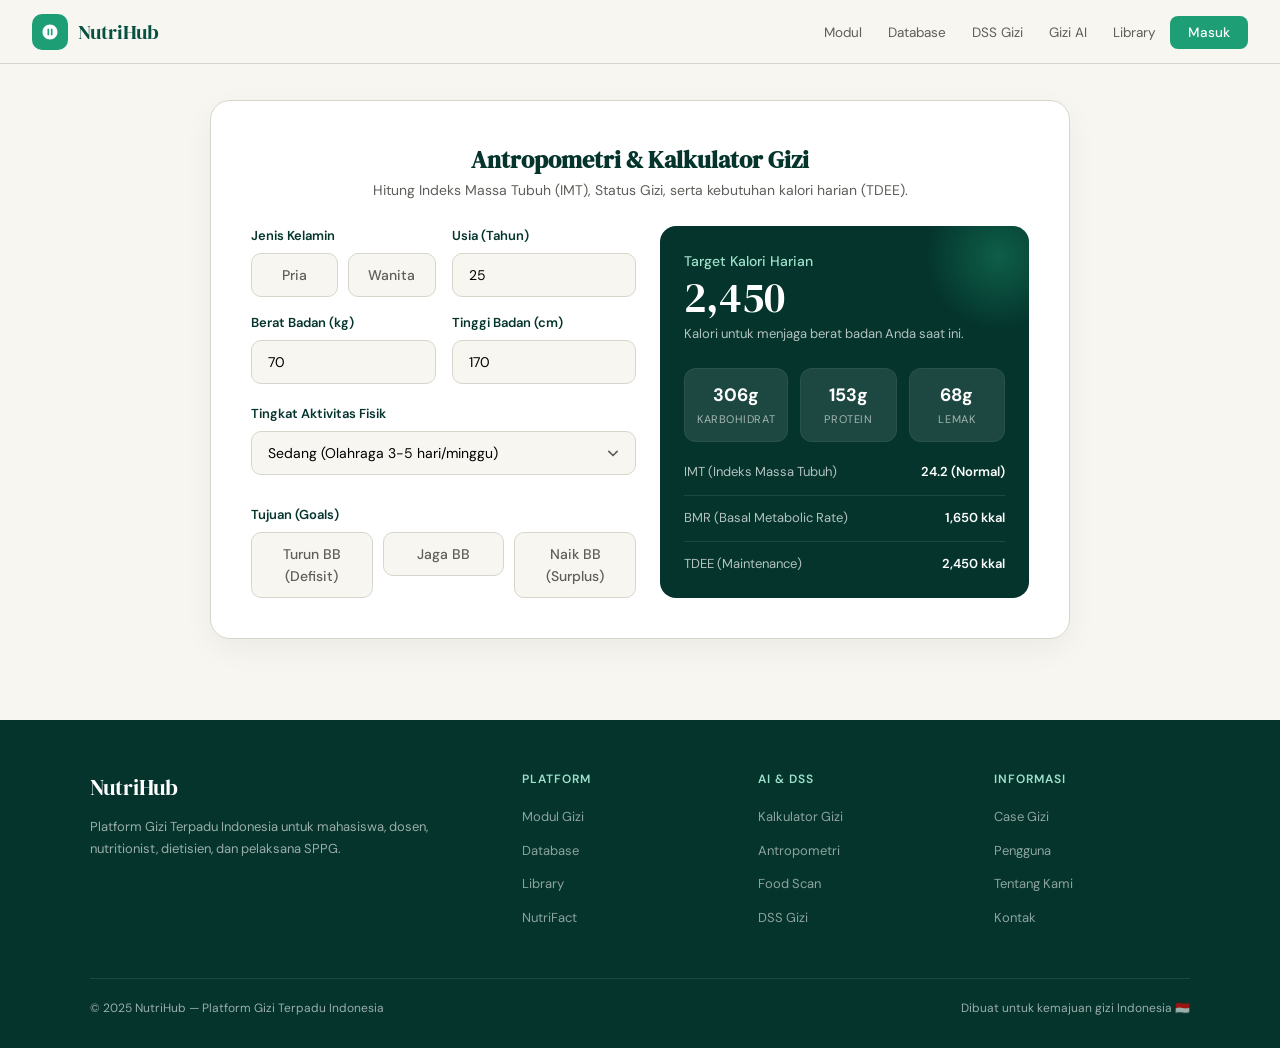
==== antropometri.html @ e06495be "Add files via upload" ====
<!DOCTYPE html>
<html lang="id">
<head>
  <meta charset="UTF-8" />
  <meta name="viewport" content="width=device-width, initial-scale=1.0" />
  <title>NutriHub — Platform Gizi Terpadu Indonesia</title>
  <link href="https://fonts.googleapis.com/css2?family=DM+Serif+Display:ital@0;1&family=DM+Sans:wght@300;400;500;600&display=swap" rel="stylesheet" />
  <style>
    *, *::before, *::after { box-sizing: border-box; margin: 0; padding: 0; }

    :root {
      --green-50: #E1F5EE;
      --green-100: #9FE1CB;
      --green-400: #1D9E75;
      --green-600: #0F6E56;
      --green-800: #085041;
      --green-900: #04342C;
      --teal-400: #17B4A0;
      --amber-400: #EF9F27;
      --coral-400: #D85A30;
      --blue-400: #378ADD;
      --purple-400: #7F77DD;
      --gray-50: #F7F6F1;
      --gray-100: #EEEDE7;
      --gray-200: #D8D6CC;
      --gray-600: #5F5E5A;
      --gray-800: #2C2C2A;
      --white: #FFFFFF;
      --font-serif: 'DM Serif Display', Georgia, serif;
      --font-sans: 'DM Sans', system-ui, sans-serif;
    }

    html { scroll-behavior: smooth; }

    body {
      font-family: var(--font-sans);
      background: var(--gray-50);
      color: var(--gray-800);
      line-height: 1.6;
      overflow-x: hidden;
    }

    /* ===== NAVBAR ===== */
    nav {
      position: fixed; top: 0; left: 0; right: 0;
      z-index: 100;
      background: rgba(247, 246, 241, 0.92);
      backdrop-filter: blur(12px);
      border-bottom: 1px solid var(--gray-200);
      padding: 0 2rem;
      display: flex; align-items: center; justify-content: space-between;
      height: 64px;
    }
    .nav-logo {
      display: flex; align-items: center; gap: 10px;
      text-decoration: none;
    }
    .nav-logo-icon {
      width: 36px; height: 36px; border-radius: 10px;
      background: var(--green-400);
      display: flex; align-items: center; justify-content: center;
    }
    .nav-logo-icon svg { width: 20px; height: 20px; fill: white; }
    .nav-logo-text { font-family: var(--font-serif); font-size: 20px; color: var(--green-800); }
    .nav-links {
      display: flex; align-items: center; gap: 2px;
      list-style: none;
    }
    .nav-links a {
      text-decoration: none; font-size: 13.5px; color: var(--gray-600);
      padding: 6px 12px; border-radius: 8px;
      transition: background 0.15s, color 0.15s;
      font-weight: 400;
    }
    .nav-links a:hover { background: var(--green-50); color: var(--green-600); }
    .nav-links a.active { color: var(--green-600); font-weight: 500; }
    .nav-cta {
      background: var(--green-400); color: white !important;
      padding: 8px 18px !important; border-radius: 8px !important;
      font-weight: 500 !important;
      transition: background 0.15s !important;
    }
    .nav-cta:hover { background: var(--green-600) !important; }
    .nav-hamburger { display: none; flex-direction: column; gap: 5px; cursor: pointer; padding: 6px; }
    .nav-hamburger span { width: 22px; height: 2px; background: var(--gray-600); border-radius: 2px; transition: 0.3s; }

    /* ===== HERO ===== */
    .hero {
      min-height: 100vh;
      display: flex; flex-direction: column; justify-content: center; align-items: center;
      text-align: center;
      padding: 100px 2rem 60px;
      position: relative;
      overflow: hidden;
    }
    .hero-bg {
      position: absolute; inset: 0; z-index: 0;
      background:
        radial-gradient(ellipse 60% 50% at 20% 30%, rgba(29,158,117,0.12) 0%, transparent 60%),
        radial-gradient(ellipse 50% 40% at 80% 70%, rgba(23,180,160,0.10) 0%, transparent 60%),
        var(--gray-50);
    }
    .hero-badge {
      display: inline-flex; align-items: center; gap: 6px;
      background: var(--green-50); color: var(--green-600);
      font-size: 12px; font-weight: 500;
      padding: 5px 14px; border-radius: 20px;
      border: 1px solid var(--green-100);
      margin-bottom: 1.5rem;
      position: relative; z-index: 1;
      animation: fadeUp 0.6s ease both;
    }
    .hero-badge-dot { width: 7px; height: 7px; border-radius: 50%; background: var(--green-400); animation: pulse 2s infinite; }
    @keyframes pulse { 0%,100%{opacity:1;transform:scale(1)} 50%{opacity:0.5;transform:scale(1.3)} }
    .hero h1 {
      font-family: var(--font-serif);
      font-size: clamp(2.4rem, 5vw, 4rem);
      line-height: 1.15;
      color: var(--green-900);
      max-width: 720px;
      margin-bottom: 1.25rem;
      position: relative; z-index: 1;
      animation: fadeUp 0.6s 0.1s ease both;
    }
    .hero h1 em { font-style: italic; color: var(--green-400); }
    .hero-sub {
      font-size: 16px; color: var(--gray-600);
      max-width: 520px; margin-bottom: 2rem;
      position: relative; z-index: 1;
      animation: fadeUp 0.6s 0.2s ease both;
      line-height: 1.7;
    }
    .hero-actions {
      display: flex; gap: 12px; flex-wrap: wrap; justify-content: center;
      position: relative; z-index: 1;
      animation: fadeUp 0.6s 0.3s ease both;
    }
    .btn-primary {
      background: var(--green-400); color: white;
      padding: 12px 28px; border-radius: 10px;
      font-size: 15px; font-weight: 500;
      text-decoration: none; border: none; cursor: pointer;
      transition: background 0.2s, transform 0.15s;
      display: inline-flex; align-items: center; gap: 8px;
    }
    .btn-primary:hover { background: var(--green-600); transform: translateY(-1px); }
    .btn-outline {
      background: transparent; color: var(--green-600);
      padding: 12px 28px; border-radius: 10px;
      font-size: 15px; font-weight: 500;
      text-decoration: none; border: 1.5px solid var(--green-400); cursor: pointer;
      transition: background 0.2s, transform 0.15s;
      display: inline-flex; align-items: center; gap: 8px;
    }
    .btn-outline:hover { background: var(--green-50); transform: translateY(-1px); }
    .hero-stats {
      display: flex; gap: 40px; margin-top: 3rem;
      position: relative; z-index: 1;
      animation: fadeUp 0.6s 0.4s ease both;
    }
    .hero-stat-num { font-family: var(--font-serif); font-size: 2rem; color: var(--green-400); }
    .hero-stat-label { font-size: 12px; color: var(--gray-600); }

    @keyframes fadeUp {
      from { opacity: 0; transform: translateY(20px); }
      to { opacity: 1; transform: translateY(0); }
    }

    /* ===== SECTIONS ===== */
    section { padding: 80px 2rem; }
    .container { max-width: 1100px; margin: 0 auto; }
    .section-tag {
      display: inline-block; font-size: 11px; font-weight: 600;
      letter-spacing: 0.1em; text-transform: uppercase;
      color: var(--green-600); margin-bottom: 10px;
    }
    .section-title {
      font-family: var(--font-serif); font-size: clamp(1.8rem, 3vw, 2.6rem);
      color: var(--green-900); margin-bottom: 12px; line-height: 1.2;
    }
    .section-sub { font-size: 15px; color: var(--gray-600); max-width: 520px; line-height: 1.7; }

    /* ===== USER TYPES ===== */
    .users-section { background: var(--white); }
    .users-grid { display: flex; flex-wrap: wrap; gap: 10px; margin-top: 2rem; }
    .user-chip {
      display: flex; align-items: center; gap: 8px;
      background: var(--gray-50); border: 1px solid var(--gray-200);
      padding: 10px 18px; border-radius: 50px;
      font-size: 14px; color: var(--gray-800); font-weight: 400;
      transition: all 0.2s;
    }
    .user-chip:hover { background: var(--green-50); border-color: var(--green-100); color: var(--green-700); }
    .user-chip-dot { width: 8px; height: 8px; border-radius: 50%; background: var(--green-400); }

    /* ===== MODULES GRID ===== */
    .modules-section { background: var(--gray-50); }
    .modules-grid {
      display: grid;
      grid-template-columns: repeat(auto-fit, minmax(280px, 1fr));
      gap: 16px; margin-top: 2.5rem;
    }
    .module-card {
      background: var(--white); border-radius: 16px;
      border: 1px solid var(--gray-200);
      padding: 24px; position: relative; overflow: hidden;
      transition: transform 0.2s, border-color 0.2s, box-shadow 0.2s;
      cursor: pointer; text-decoration: none; color: inherit;
      display: block;
    }
    .module-card:hover { transform: translateY(-3px); border-color: var(--green-100); box-shadow: 0 8px 30px rgba(29,158,117,0.10); }
    .module-card-accent {
      position: absolute; top: 0; right: 0;
      width: 80px; height: 80px; border-radius: 0 0 0 80px;
      opacity: 0.08;
    }
    .module-icon {
      width: 44px; height: 44px; border-radius: 12px;
      display: flex; align-items: center; justify-content: center;
      font-size: 22px; margin-bottom: 14px;
    }
    .module-card h3 { font-size: 16px; font-weight: 600; margin-bottom: 6px; color: var(--green-900); }
    .module-card p { font-size: 13px; color: var(--gray-600); line-height: 1.6; margin-bottom: 14px; }
    .module-tags { display: flex; flex-wrap: wrap; gap: 6px; }
    .tag {
      font-size: 11px; font-weight: 500; padding: 3px 10px; border-radius: 20px;
    }
    .tag-green { background: var(--green-50); color: var(--green-600); }
    .tag-blue { background: #E6F1FB; color: #185FA5; }
    .tag-purple { background: #EEEDFE; color: #3C3489; }
    .tag-amber { background: #FAEEDA; color: #854F0B; }
    .tag-coral { background: #FAECE7; color: #993C1D; }
    .tag-teal { background: #E0F7F4; color: #0F6E56; }

    /* ===== DSS SECTION ===== */
    .dss-section { background: var(--green-900); color: white; }
    .dss-section .section-tag { color: var(--green-100); }
    .dss-section .section-title { color: white; }
    .dss-section .section-sub { color: rgba(255,255,255,0.65); }
    .dss-grid {
      display: grid; grid-template-columns: repeat(auto-fit, minmax(220px, 1fr));
      gap: 14px; margin-top: 2.5rem;
    }
    .dss-card {
      background: rgba(255,255,255,0.07); border-radius: 14px;
      border: 1px solid rgba(255,255,255,0.12);
      padding: 22px; transition: background 0.2s;
    }
    .dss-card:hover { background: rgba(255,255,255,0.12); }
    .dss-number { font-family: var(--font-serif); font-size: 2rem; color: var(--green-100); margin-bottom: 8px; }
    .dss-card h4 { font-size: 15px; font-weight: 500; color: white; margin-bottom: 6px; }
    .dss-card p { font-size: 12.5px; color: rgba(255,255,255,0.55); line-height: 1.6; }

    /* ===== AI SECTION ===== */
    .ai-section { background: var(--white); }
    .ai-grid {
      display: grid; grid-template-columns: 1fr 1fr; gap: 16px;
      margin-top: 2.5rem;
    }
    .ai-card-big {
      background: var(--green-50); border-radius: 16px;
      border: 1px solid var(--green-100); padding: 30px;
      grid-row: span 2;
      display: flex; flex-direction: column; justify-content: space-between;
    }
    .ai-card-small {
      background: var(--gray-50); border-radius: 16px;
      border: 1px solid var(--gray-200); padding: 22px;
      transition: border-color 0.2s;
      cursor: pointer;
    }
    .ai-card-small:hover { border-color: var(--green-100); }
    .ai-card-big h3 { font-family: var(--font-serif); font-size: 1.6rem; color: var(--green-900); margin-bottom: 10px; }
    .ai-card-big p { font-size: 14px; color: var(--green-600); line-height: 1.7; }
    .ai-card-small h4 { font-size: 15px; font-weight: 600; color: var(--green-900); margin-bottom: 6px; margin-top: 10px; }
    .ai-card-small p { font-size: 13px; color: var(--gray-600); line-height: 1.6; }
    .ai-icon { font-size: 28px; margin-bottom: 16px; }

    /* ===== DATABASE SECTION ===== */
    .database-section { background: var(--gray-50); }
    .db-grid {
      display: grid; grid-template-columns: repeat(auto-fit, minmax(140px, 1fr));
      gap: 12px; margin-top: 2rem;
    }
    .db-item {
      background: var(--white); border-radius: 12px;
      border: 1px solid var(--gray-200); padding: 20px 16px; text-align: center;
      transition: all 0.2s; cursor: pointer;
      text-decoration: none; display: block;
    }
    .db-item:hover { border-color: var(--green-400); transform: translateY(-2px); box-shadow: 0 6px 20px rgba(29,158,117,0.10); }
    .db-item-icon { font-size: 24px; margin-bottom: 8px; }
    .db-item-name { font-size: 14px; font-weight: 600; color: var(--green-800); margin-bottom: 4px; }
    .db-item-desc { font-size: 11px; color: var(--gray-600); }
    .db-item-badge {
      display: inline-block; margin-top: 8px;
      font-size: 10px; font-weight: 500; padding: 2px 8px;
      border-radius: 20px; background: var(--green-50); color: var(--green-600);
    }

    /* ===== FOOTER ===== */
    footer {
      background: var(--green-900); color: rgba(255,255,255,0.6);
      padding: 50px 2rem 30px;
    }
    .footer-inner {
      max-width: 1100px; margin: 0 auto;
      display: grid; grid-template-columns: 2fr 1fr 1fr 1fr; gap: 40px;
    }
    .footer-brand { color: white; font-family: var(--font-serif); font-size: 1.4rem; margin-bottom: 10px; }
    .footer-tagline { font-size: 13px; line-height: 1.7; }
    footer h5 { font-size: 12px; font-weight: 600; text-transform: uppercase; letter-spacing: 0.08em; color: var(--green-100); margin-bottom: 14px; }
    footer ul { list-style: none; }
    footer ul li { margin-bottom: 8px; }
    footer ul li a { font-size: 13px; color: rgba(255,255,255,0.55); text-decoration: none; transition: color 0.15s; }
    footer ul li a:hover { color: var(--green-100); }
    .footer-bottom {
      max-width: 1100px; margin: 40px auto 0;
      border-top: 1px solid rgba(255,255,255,0.1);
      padding-top: 20px; font-size: 12px;
      display: flex; justify-content: space-between; align-items: center;
    }

    /* ===== SCROLL REVEAL ===== */
    .reveal { opacity: 0; transform: translateY(24px); transition: opacity 0.6s ease, transform 0.6s ease; }
    .reveal.visible { opacity: 1; transform: translateY(0); }

    /* ===== MOBILE ===== */
    @media (max-width: 768px) {
      .nav-links { display: none; }
      .nav-links.open {
        display: flex; flex-direction: column;
        position: absolute; top: 64px; left: 0; right: 0;
        background: var(--gray-50); border-bottom: 1px solid var(--gray-200);
        padding: 12px 16px; gap: 4px;
      }
      .nav-hamburger { display: flex; }
      .hero h1 { font-size: 2rem; }
      .hero-stats { gap: 24px; }
      .ai-grid { grid-template-columns: 1fr; }
      .ai-card-big { grid-row: span 1; }
      .footer-inner { grid-template-columns: 1fr 1fr; gap: 24px; }
    }

    /* ===== FOOD SCAN MODAL ===== */
    .modal-overlay {
      position: fixed; top: 0; left: 0; right: 0; bottom: 0;
      background: rgba(0,0,0,0.6); backdrop-filter: blur(4px);
      z-index: 1000; display: none; align-items: center; justify-content: center;
      padding: 20px; opacity: 0; transition: opacity 0.3s;
    }
    .modal-overlay.active { display: flex; opacity: 1; }
    .modal-content {
      background: var(--white); border-radius: 20px;
      width: 100%; max-width: 800px; max-height: 90vh; overflow-y: auto;
      position: relative; padding: 24px; box-shadow: 0 20px 40px rgba(0,0,0,0.2);
      transform: translateY(20px); transition: transform 0.3s;
    }
    .modal-overlay.active .modal-content { transform: translateY(0); }
    .modal-close {
      position: absolute; top: 20px; right: 20px;
      background: var(--gray-100); border: none; width: 36px; height: 36px;
      border-radius: 50%; display: flex; align-items: center; justify-content: center;
      cursor: pointer; transition: background 0.2s; z-index: 10;
    }
    .modal-close:hover { background: var(--gray-200); }
    .modal-close svg { width: 18px; height: 18px; fill: var(--gray-800); }

    .modal-header { text-align: center; margin-bottom: 24px; }
    .modal-header h3 { font-family: var(--font-serif); font-size: 24px; color: var(--green-900); }
    .modal-header p { font-size: 14px; color: var(--gray-600); }

    .scanner-layout { display: flex; gap: 24px; }
    @media (max-width: 768px) { .scanner-layout { flex-direction: column; } }
    
    .scanner-view { flex: 1.2; display: flex; flex-direction: column; }
    .video-container {
      position: relative; width: 100%; aspect-ratio: 4/3;
      background: var(--gray-800); border-radius: 16px; overflow: hidden;
      margin-bottom: 16px; display: flex; align-items: center; justify-content: center;
    }
    #camera-feed { width: 100%; height: 100%; object-fit: cover; transform: scaleX(-1); }
    .overlay-frame {
      position: absolute; top: 50%; left: 50%; transform: translate(-50%, -50%);
      width: 60%; height: 60%; border: 2px dashed rgba(255,255,255,0.6);
      border-radius: 12px; pointer-events: none; transition: all 0.3s ease;
    }
    .scanning-active .overlay-frame { border-color: var(--green-400); box-shadow: 0 0 0 4000px rgba(0,0,0,0.4); animation: pulseFrame 2s infinite; }
    .scan-line { position: absolute; top: 0; left: 0; width: 100%; height: 3px; background: var(--green-400); box-shadow: 0 0 10px var(--green-400); display: none; }
    .scanning-active .scan-line { display: block; animation: scanMotion 2s linear infinite; }
    @keyframes pulseFrame { 0% { transform: translate(-50%, -50%) scale(1); } 50% { transform: translate(-50%, -50%) scale(1.02); } 100% { transform: translate(-50%, -50%) scale(1); } }
    @keyframes scanMotion { 0% { top: 20%; } 50% { top: 80%; } 100% { top: 20%; } }
    .camera-placeholder { position: absolute; color: white; text-align: center; font-size: 14px; }
    .camera-placeholder svg { width: 40px; height: 40px; margin-bottom: 10px; fill: rgba(255,255,255,0.8); }
    .image-preview { width: 100%; height: 100%; object-fit: cover; display: none; border-radius: 16px; }

    .scanner-actions { display: flex; gap: 12px; }
    .scanner-actions .btn { flex: 1; padding: 12px; border-radius: 10px; font-size: 14px; font-weight: 600; border: none; cursor: pointer; display: flex; align-items: center; justify-content: center; gap: 8px; transition: all 0.2s; }
    .scanner-actions .btn-primary { background: var(--green-400); color: white; }
    .scanner-actions .btn-primary:hover { background: var(--green-600); transform: translateY(-2px); }
    .scanner-actions .btn-outline { background: transparent; color: var(--green-600); border: 2px solid var(--green-400); }
    .scanner-actions .btn-outline:hover { background: var(--green-50); }
    #file-upload { display: none; }

    .scanner-results { flex: 1; background: var(--gray-50); border-radius: 16px; padding: 20px; display: flex; flex-direction: column; }
    .empty-state, .loading-state { flex: 1; display: flex; flex-direction: column; align-items: center; justify-content: center; text-align: center; color: var(--gray-600); }
    .empty-state svg { width: 48px; height: 48px; fill: var(--gray-200); margin-bottom: 12px; }
    .loading-state { display: none; }
    .spinner { width: 36px; height: 36px; border: 4px solid var(--green-100); border-top-color: var(--green-400); border-radius: 50%; animation: spin 1s linear infinite; margin-bottom: 12px; }
    @keyframes spin { to { transform: rotate(360deg); } }
    .result-content { display: none; animation: fadeIn 0.4s ease; }
    @keyframes fadeIn { from{opacity:0; transform:translateY(10px);} to{opacity:1; transform:translateY(0);} }
    .food-name { font-family: var(--font-serif); font-size: 24px; color: var(--green-900); margin-bottom: 4px; }
    .food-confidence { display: inline-block; background: var(--green-100); color: var(--green-800); padding: 4px 10px; border-radius: 20px; font-size: 11px; font-weight: 600; margin-bottom: 16px; }
    .macro-grid { display: grid; grid-template-columns: repeat(2, 1fr); gap: 12px; margin-bottom: 16px; }
    .macro-item { display: flex; flex-direction: column; background: white; padding: 12px; border-radius: 12px; border: 1px solid var(--gray-200); }
    .macro-value { font-size: 20px; font-weight: 700; color: var(--green-600); line-height: 1.2; }
    .macro-label { font-size: 11px; color: var(--gray-600); font-weight: 500; text-transform: uppercase; letter-spacing: 0.05em; }
    .macro-item.cals .macro-value { color: var(--green-800); font-size: 24px; }

    .nutrition-details .detail-row { display: flex; justify-content: space-between; padding: 8px 0; border-bottom: 1px solid var(--gray-100); font-size: 13px; }
    .nutrition-details .detail-row:last-child { border-bottom: none; }
    .nutrition-details .detail-label { color: var(--gray-600); }
    .nutrition-details .detail-val { font-weight: 600; color: var(--gray-800); }

    /* ===== CALCULATOR MODAL ===== */
    .calc-layout { display: flex; gap: 24px; }
    @media (max-width: 768px) { .calc-layout { flex-direction: column; } }
    .calc-form { flex: 1.2; display: flex; flex-direction: column; gap: 16px; }
    .calc-row { display: flex; gap: 16px; }
    .calc-col { flex: 1; display: flex; flex-direction: column; gap: 6px; }
    .calc-label { font-size: 13px; font-weight: 600; color: var(--green-900); }
    .calc-input { padding: 12px 16px; border: 1px solid var(--gray-200); border-radius: 10px; font-family: inherit; font-size: 14px; transition: border-color 0.2s; background: var(--gray-50); }
    .calc-input:focus { outline: none; border-color: var(--green-400); background: white; }
    .radio-group { display: flex; gap: 10px; }
    .radio-btn { flex: 1; }
    .radio-btn input { display: none; }
    .radio-btn label { display: block; text-align: center; padding: 10px; border: 1px solid var(--gray-200); border-radius: 10px; font-size: 14px; cursor: pointer; transition: all 0.2s; background: var(--gray-50); color: var(--gray-600); font-weight: 500; }
    .radio-btn input:checked + label { background: var(--green-50); border-color: var(--green-400); color: var(--green-700); }
    .calc-select { appearance: none; padding: 12px 16px; border: 1px solid var(--gray-200); border-radius: 10px; font-family: inherit; font-size: 14px; background: var(--gray-50) url("data:image/svg+xml,%3Csvg viewBox='0 0 24 24' fill='none' xmlns='http://www.w3.org/2000/svg'%3E%3Cpath d='M7 10L12 15L17 10' stroke='%235F5E5A' stroke-width='2' stroke-linecap='round' stroke-linejoin='round'/%3E%3C/svg%3E") no-repeat right 12px center/20px; cursor: pointer; transition: border-color 0.2s; }
    .calc-select:focus { outline: none; border-color: var(--green-400); background-color: white; }
    
    .calc-results { flex: 1; background: var(--green-900); border-radius: 16px; padding: 24px; display: flex; flex-direction: column; color: white; justify-content: center; position: relative; overflow: hidden; }
    .calc-results::before { content: ''; position: absolute; top: 0; right: 0; width: 150px; height: 150px; background: radial-gradient(circle, rgba(29,158,117,0.4) 0%, transparent 70%); border-radius: 50%; transform: translate(30%, -30%); }
    .calc-res-title { font-size: 14px; color: var(--green-100); margin-bottom: 4px; font-weight: 500; }
    .calc-cals-val { font-family: var(--font-serif); font-size: 42px; color: white; line-height: 1; margin-bottom: 6px; }
    .calc-cals-desc { font-size: 13px; color: rgba(255,255,255,0.7); margin-bottom: 24px; line-height: 1.5; }
    
    .calc-macro-grid { display: grid; grid-template-columns: repeat(3, 1fr); gap: 12px; margin-bottom: 20px; }
    .cm-item { background: rgba(255,255,255,0.1); border-radius: 12px; padding: 12px; text-align: center; border: 1px solid rgba(255,255,255,0.05); }
    .cm-val { font-size: 18px; font-weight: 700; color: white; margin-bottom: 2px; }
    .cm-label { font-size: 11px; color: rgba(255,255,255,0.6); text-transform: uppercase; letter-spacing: 0.05em; }
    
    .calc-details-row { display: flex; justify-content: space-between; border-top: 1px solid rgba(255,255,255,0.1); padding-top: 12px; margin-top: 12px; font-size: 13px; }
    .calc-details-label { color: rgba(255,255,255,0.7); }
    .calc-details-val { font-weight: 600; color: white; }

    /* ===== DIETARY MODAL ===== */
    .diet-result-box { display: none; margin-top: 24px; background: var(--green-50); border: 1px solid var(--green-100); border-radius: 12px; padding: 20px; animation: fadeIn 0.4s ease; }
    .diet-result-header { display: flex; align-items: center; gap: 10px; margin-bottom: 12px; color: var(--green-900); font-family: var(--font-serif); font-size: 18px; }
    .diet-result-text { font-size: 13.5px; color: var(--gray-800); line-height: 1.6; }
    .diet-result-text ul { margin-top: 8px; margin-left: 20px; }
    .diet-result-text li { margin-bottom: 4px; }
  </style>
</head>
<body>

<!-- NAVBAR -->
<nav id="navbar">
  <a class="nav-logo" href="index.html">
    <div class="nav-logo-icon">
      <svg viewBox="0 0 24 24"><path d="M12 3C7 3 3 7 3 12s4 9 9 9 9-4 9-9-4-9-9-9zm-1 13H9V8h2v8zm4 0h-2V8h2v8z"/></svg>
    </div>
    <span class="nav-logo-text">NutriHub</span>
  </a>
  <ul class="nav-links" id="navLinks">
    <li><a href="index.html#modul">Modul</a></li>
    <li><a href="index.html#database">Database</a></li>
    <li><a href="index.html#dss">DSS Gizi</a></li>
    <li><a href="index.html#ai">Gizi AI</a></li>
    <li><a href="index.html#library">Library</a></li>
    <li><a href="index.html" class="nav-cta">Masuk</a></li>
  </ul>
  <div class="nav-hamburger" id="hamburger" onclick="toggleMenu()">
    <span></span><span></span><span></span>
  </div>
</nav>
<main style="padding: 100px 20px 60px; max-width: 900px; margin: 0 auto; min-height: 80vh;">
    <div style="background: white; border-radius: 20px; padding: 40px; box-shadow: 0 10px 30px rgba(0,0,0,0.05); border: 1px solid var(--gray-200);">
        
    
    <div class="modal-header">
      <h3>Antropometri & Kalkulator Gizi</h3>
      <p>Hitung Indeks Massa Tubuh (IMT), Status Gizi, serta kebutuhan kalori harian (TDEE).</p>
    </div>

    <div class="calc-layout">
      <div class="calc-form">
        <div class="calc-row">
          <div class="calc-col">
            <label class="calc-label">Jenis Kelamin</label>
            <div class="radio-group">
              <div class="radio-btn">
                <input type="radio" name="gender" id="g-male" value="male" checked onchange="calculateNutrition()">
                <label for="g-male">Pria</label>
              </div>
              <div class="radio-btn">
                <input type="radio" name="gender" id="g-female" value="female" onchange="calculateNutrition()">
                <label for="g-female">Wanita</label>
              </div>
            </div>
          </div>
          <div class="calc-col">
            <label class="calc-label">Usia (Tahun)</label>
            <input type="number" class="calc-input" id="calc-age" value="25" min="15" max="100" oninput="calculateNutrition()">
          </div>
        </div>
        
        <div class="calc-row">
          <div class="calc-col">
            <label class="calc-label">Berat Badan (kg)</label>
            <input type="number" class="calc-input" id="calc-weight" value="70" min="30" max="250" oninput="calculateNutrition()">
          </div>
          <div class="calc-col">
            <label class="calc-label">Tinggi Badan (cm)</label>
            <input type="number" class="calc-input" id="calc-height" value="170" min="100" max="250" oninput="calculateNutrition()">
          </div>
        </div>

        <div class="calc-col" style="margin-top: 4px;">
          <label class="calc-label">Tingkat Aktivitas Fisik</label>
          <select class="calc-select" id="calc-activity" onchange="calculateNutrition()">
            <option value="1.2">Sangat Jarang (Tidak olahraga, kerja meja)</option>
            <option value="1.375">Ringan (Olahraga 1-3 hari/minggu)</option>
            <option value="1.55" selected>Sedang (Olahraga 3-5 hari/minggu)</option>
            <option value="1.725">Berat (Olahraga 6-7 hari/minggu)</option>
            <option value="1.9">Sangat Berat (Atlet, latihan fisik berat)</option>
          </select>
        </div>

        <div class="calc-col" style="margin-top: 4px;">
          <label class="calc-label">Tujuan (Goals)</label>
          <div class="radio-group" style="flex-wrap: wrap;">
            <div class="radio-btn">
              <input type="radio" name="goal" id="goal-lose" value="lose" onchange="calculateNutrition()">
              <label for="goal-lose">Turun BB (Defisit)</label>
            </div>
            <div class="radio-btn">
              <input type="radio" name="goal" id="goal-maintain" value="maintain" checked onchange="calculateNutrition()">
              <label for="goal-maintain">Jaga BB</label>
            </div>
            <div class="radio-btn">
              <input type="radio" name="goal" id="goal-gain" value="gain" onchange="calculateNutrition()">
              <label for="goal-gain">Naik BB (Surplus)</label>
            </div>
          </div>
        </div>
      </div>

      <div class="calc-results">
        <div class="calc-res-title">Target Kalori Harian</div>
        <div class="calc-cals-val" id="res-target-cals">2,450</div>
        <div class="calc-cals-desc" id="res-goal-desc">Kalori untuk menjaga berat badan Anda saat ini.</div>

        <div class="calc-macro-grid">
          <div class="cm-item">
            <div class="cm-val" id="res-carbs">306g</div>
            <div class="cm-label">Karbohidrat</div>
          </div>
          <div class="cm-item">
            <div class="cm-val" id="res-protein">153g</div>
            <div class="cm-label">Protein</div>
          </div>
          <div class="cm-item">
            <div class="cm-val" id="res-fat">68g</div>
            <div class="cm-label">Lemak</div>
          </div>
        </div>

        <div class="calc-details-row" style="border-top: none; padding-top: 0; margin-top: 0;">
          <span class="calc-details-label">IMT (Indeks Massa Tubuh)</span>
          <span class="calc-details-val" id="res-bmi">24.2 (Normal)</span>
        </div>
        <div class="calc-details-row">
          <span class="calc-details-label">BMR (Basal Metabolic Rate)</span>
          <span class="calc-details-val" id="res-bmr">1,650 kkal</span>
        </div>
        <div class="calc-details-row">
          <span class="calc-details-label">TDEE (Maintenance)</span>
          <span class="calc-details-val" id="res-tdee">2,450 kkal</span>
        </div>
      </div>
    </div>
  
    </div>
</main>
<script>
    // Include the intersection observer for reveals if needed
    const observer = new IntersectionObserver((entries) => {
        entries.forEach((e, i) => {
            if (e.isIntersecting) {
                setTimeout(() => e.target.classList.add('visible'), i * 80);
            }
        });
    }, { threshold: 0.1 });
    document.querySelectorAll('.reveal').forEach(el => observer.observe(el));

    // ===== CALCULATOR MODAL LOGIC =====
  const calcModal = document.getElementById('calculatorModal');
  
  function openCalculatorModal() {
    
    
    calculateNutrition(); // initial calculation
  }

  function closeCalculatorModal() {
    
    
  }

  calcModal.addEventListener('click', (e) => {
    if (e.target === calcModal) closeCalculatorModal();
  });

  function calculateNutrition() {
    const age = parseFloat(document.getElementById('calc-age').value) || 0;
    const weight = parseFloat(document.getElementById('calc-weight').value) || 0;
    const height = parseFloat(document.getElementById('calc-height').value) || 0;
    const isMale = document.getElementById('g-male').checked;
    const activityMultiplier = parseFloat(document.getElementById('calc-activity').value);
    
    let goal = 'maintain';
    if (document.getElementById('goal-lose').checked) goal = 'lose';
    if (document.getElementById('goal-gain').checked) goal = 'gain';

    if (age <= 0 || weight <= 0 || height <= 0) return;

    // Mifflin-St Jeor Equation for BMR
    let bmr = (10 * weight) + (6.25 * height) - (5 * age);
    bmr += isMale ? 5 : -161;

    // TDEE
    const tdee = bmr * activityMultiplier;

    // Target Calories
    let targetCals = tdee;
    let desc = 'Kalori untuk menjaga berat badan Anda saat ini.';
    if (goal === 'lose') {
      targetCals = tdee - 500; // 500 cal deficit
      desc = 'Kalori defisit untuk menurunkan berat badan (sekitar 0.5 kg/minggu).';
    } else if (goal === 'gain') {
      targetCals = tdee + 300; // 300 cal surplus
      desc = 'Kalori surplus untuk menaikkan berat badan dan massa otot secara sehat.';
    }

    // Macro split
    let carbPct = 0.50, proPct = 0.25, fatPct = 0.25;
    if (goal === 'lose') {
      carbPct = 0.40; proPct = 0.35; fatPct = 0.25;
    } else if (goal === 'gain') {
      carbPct = 0.50; proPct = 0.25; fatPct = 0.25;
    }

    const carbs = (targetCals * carbPct) / 4; // 4 cals per gram
    const protein = (targetCals * proPct) / 4;
    const fat = (targetCals * fatPct) / 9; // 9 cals per gram

    // BMI
    const heightInMeters = height / 100;
    const bmi = weight / (heightInMeters * heightInMeters);
    let bmiStatus = '';
    if (bmi < 18.5) bmiStatus = 'Kurus';
    else if (bmi < 25) bmiStatus = 'Normal';
    else if (bmi < 30) bmiStatus = 'Gemuk';
    else bmiStatus = 'Obesitas';

    // Update DOM
    document.getElementById('res-bmi').innerText = bmi.toFixed(1) + ' (' + bmiStatus + ')';
    document.getElementById('res-bmr').innerText = Math.round(bmr).toLocaleString() + ' kkal';
    document.getElementById('res-tdee').innerText = Math.round(tdee).toLocaleString() + ' kkal';
    document.getElementById('res-target-cals').innerText = Math.round(targetCals).toLocaleString();
    document.getElementById('res-goal-desc').innerText = desc;

    document.getElementById('res-carbs').innerText = Math.round(carbs) + 'g';
    document.getElementById('res-protein').innerText = Math.round(protein) + 'g';
    document.getElementById('res-fat').innerText = Math.round(fat) + 'g';
  }

  window.addEventListener('DOMContentLoaded', () => { calculateNutrition(); });
</script>
<footer>
  <div class="footer-inner">
    <div>
      <div class="footer-brand">NutriHub</div>
      <p class="footer-tagline">Platform Gizi Terpadu Indonesia untuk mahasiswa, dosen, nutritionist, dietisien, dan pelaksana SPPG.</p>
    </div>
    <div>
      <h5>Platform</h5>
      <ul>
        <li><a href="#modul">Modul Gizi</a></li>
        <li><a href="#database">Database</a></li>
        <li><a href="#library">Library</a></li>
        <li><a href="#nutrifact">NutriFact</a></li>
      </ul>
    </div>
    <div>
      <h5>AI & DSS</h5>
      <ul>
        <li><a href="#ai">Kalkulator Gizi</a></li>
        <li><a href="#ai">Antropometri</a></li>
        <li><a href="#ai" onclick="openFoodScanModal()">Food Scan</a></li>
        <li><a href="#dss">DSS Gizi</a></li>
      </ul>
    </div>
    <div>
      <h5>Informasi</h5>
      <ul>
        <li><a href="#case">Case Gizi</a></li>
        <li><a href="#pengguna">Pengguna</a></li>
        <li><a href="#">Tentang Kami</a></li>
        <li><a href="#">Kontak</a></li>
      </ul>
    </div>
  </div>
  <div class="footer-bottom">
    <span>© 2025 NutriHub — Platform Gizi Terpadu Indonesia</span>
    <span>Dibuat untuk kemajuan gizi Indonesia 🇮🇩</span>
  </div>
</footer>

<!-- FOOD SCAN MODAL -->
<div class="modal-overlay" id="foodScanModal">
  <div class="modal-content">
    <button class="modal-close" onclick="closeFoodScanModal()">
      <svg viewBox="0 0 24 24"><path d="M19 6.41L17.59 5 12 10.59 6.41 5 5 6.41 10.59 12 5 17.59 6.41 19 12 13.41 17.59 19 19 17.59 13.41 12z"/></svg>
    </button>
    <div class="modal-header">
      <h3>Pindai Makanan (Food Scan)</h3>
      <p>Arahkan kamera ke makanan atau unggah foto untuk mendapatkan estimasi nilai gizi secara instan.</p>
    </div>

    <div class="scanner-layout">
      <!-- Camera/Upload View -->
      <div class="scanner-view">
        <div class="video-container" id="videoContainer">
          <div class="camera-placeholder" id="cameraPlaceholder">
            <svg viewBox="0 0 24 24"><circle cx="12" cy="12" r="3.2"/><path d="M9 2L7.17 4H4c-1.1 0-2 .9-2 2v12c0 1.1.9 2 2 2h16c1.1 0 2-.9 2-2V6c0-1.1-.9-2-2-2h-3.17L15 2H9zm3 15c-2.76 0-5-2.24-5-5s2.24-5 5-5 5 2.24 5 5-2.24 5-5 5z"/></svg>
            <p>Memuat Kamera...</p>
          </div>
          <video id="camera-feed" autoplay playsinline></video>
          <img id="image-preview" class="image-preview" alt="Preview" />
          <div class="overlay-frame">
            <div class="scan-line"></div>
          </div>
        </div>

        <div class="scanner-actions">
          <button class="btn btn-outline" onclick="document.getElementById('file-upload').click()">
            <svg width="18" height="18" viewBox="0 0 24 24" fill="currentColor"><path d="M19 3H5c-1.1 0-2 .9-2 2v14c0 1.1.9 2 2 2h14c1.1 0 2-.9 2-2V5c0-1.1-.9-2-2-2zm-5 7l-3 3.72L9 10.5l-4 5h14l-4-5.5z"/></svg>
            Unggah Gambar
          </button>
          <input type="file" id="file-upload" accept="image/*" onchange="handleFileUpload(event)">
          
          <button class="btn btn-primary" id="captureBtn" onclick="scanFood()">
            <svg width="18" height="18" viewBox="0 0 24 24" fill="currentColor"><circle cx="12" cy="12" r="3.2"/><path d="M9 2L7.17 4H4c-1.1 0-2 .9-2 2v12c0 1.1.9 2 2 2h16c1.1 0 2-.9 2-2V6c0-1.1-.9-2-2-2h-3.17L15 2H9zm3 15c-2.76 0-5-2.24-5-5s2.24-5 5-5 5 2.24 5 5-2.24 5-5 5z"/></svg>
            Scan Sekarang
          </button>
        </div>
      </div>

      <!-- Results View -->
      <div class="scanner-results">
        <div class="empty-state" id="emptyState">
          <svg viewBox="0 0 24 24"><path d="M8.1 13.34l2.83-2.83L3.91 3.5c-1.56 1.56-1.56 4.09 0 5.66l4.19 4.18zm6.78-1.81c1.53.71 3.68.21 5.27-1.38 1.91-1.91 2.28-4.65.81-6.12-1.46-1.46-4.2-1.1-6.12.81-1.59 1.59-2.09 3.74-1.38 5.27L3.7 19.87l1.41 1.41L12 14.41l6.88 6.88 1.41-1.41L13.41 13l1.47-1.47z"/></svg>
          <h4>Belum ada makanan</h4>
          <p style="font-size: 13px; margin-top: 4px;">Mulai scan untuk melihat hasil analisis gizi.</p>
        </div>

        <div class="loading-state" id="loadingState">
          <div class="spinner"></div>
          <h4 style="color: var(--green-900);">Menganalisis Makanan...</h4>
          <p style="font-size: 13px; color: var(--gray-600); margin-top: 4px;">AI sedang mengidentifikasi bahan dan porsi.</p>
        </div>

        <div class="result-content" id="resultContent">
          <div class="food-name" id="resName">Nasi Goreng Spesial</div>
          <div class="food-confidence">Tingkat Kecocokan AI: 94%</div>

          <div class="macro-grid">
            <div class="macro-item cals">
              <span class="macro-value" id="resCals">450</span>
              <span class="macro-label">Kalori (kkal)</span>
            </div>
            <div class="macro-item">
              <span class="macro-value" id="resProtein">15g</span>
              <span class="macro-label">Protein</span>
            </div>
            <div class="macro-item">
              <span class="macro-value" id="resCarbs">55g</span>
              <span class="macro-label">Karbohidrat</span>
            </div>
            <div class="macro-item">
              <span class="macro-value" id="resFat">18g</span>
              <span class="macro-label">Lemak</span>
            </div>
          </div>

          <div class="nutrition-details">
            <div class="detail-row">
              <span class="detail-label">Serat</span>
              <span class="detail-val" id="resFiber">3g</span>
            </div>
            <div class="detail-row">
              <span class="detail-label">Gula</span>
              <span class="detail-val" id="resSugar">5g</span>
            </div>
            <div class="detail-row">
              <span class="detail-label">Natrium</span>
              <span class="detail-val" id="resSodium">850mg</span>
            </div>
          </div>
          
          <button class="btn btn-outline" style="width: 100%; margin-top: 16px; padding: 10px; border-radius: 8px; border: 1px solid var(--green-400); background: transparent; color: var(--green-600); cursor: pointer;" onclick="resetScanner()">
            Scan Makanan Lain
          </button>
        </div>
      </div>
    </div>
  </div>
</div>

<!-- CALCULATOR MODAL -->
<div class="modal-overlay" id="calculatorModal">
  <div class="modal-content" style="max-width: 850px;">
    <button class="modal-close" onclick="closeCalculatorModal()">
      <svg viewBox="0 0 24 24"><path d="M19 6.41L17.59 5 12 10.59 6.41 5 5 6.41 10.59 12 5 17.59 6.41 19 12 13.41 17.59 19 19 17.59 13.41 12z"/></svg>
    </button>
    <div class="modal-header">
      <h3>Antropometri & Kalkulator Gizi</h3>
      <p>Hitung Indeks Massa Tubuh (IMT), Status Gizi, serta kebutuhan kalori harian (TDEE).</p>
    </div>

    <div class="calc-layout">
      <div class="calc-form">
        <div class="calc-row">
          <div class="calc-col">
            <label class="calc-label">Jenis Kelamin</label>
            <div class="radio-group">
              <div class="radio-btn">
                <input type="radio" name="gender" id="g-male" value="male" checked onchange="calculateNutrition()">
                <label for="g-male">Pria</label>
              </div>
              <div class="radio-btn">
                <input type="radio" name="gender" id="g-female" value="female" onchange="calculateNutrition()">
                <label for="g-female">Wanita</label>
              </div>
            </div>
          </div>
          <div class="calc-col">
            <label class="calc-label">Usia (Tahun)</label>
            <input type="number" class="calc-input" id="calc-age" value="25" min="15" max="100" oninput="calculateNutrition()">
          </div>
        </div>
        
        <div class="calc-row">
          <div class="calc-col">
            <label class="calc-label">Berat Badan (kg)</label>
            <input type="number" class="calc-input" id="calc-weight" value="70" min="30" max="250" oninput="calculateNutrition()">
          </div>
          <div class="calc-col">
            <label class="calc-label">Tinggi Badan (cm)</label>
            <input type="number" class="calc-input" id="calc-height" value="170" min="100" max="250" oninput="calculateNutrition()">
          </div>
        </div>

        <div class="calc-col" style="margin-top: 4px;">
          <label class="calc-label">Tingkat Aktivitas Fisik</label>
          <select class="calc-select" id="calc-activity" onchange="calculateNutrition()">
            <option value="1.2">Sangat Jarang (Tidak olahraga, kerja meja)</option>
            <option value="1.375">Ringan (Olahraga 1-3 hari/minggu)</option>
            <option value="1.55" selected>Sedang (Olahraga 3-5 hari/minggu)</option>
            <option value="1.725">Berat (Olahraga 6-7 hari/minggu)</option>
            <option value="1.9">Sangat Berat (Atlet, latihan fisik berat)</option>
          </select>
        </div>

        <div class="calc-col" style="margin-top: 4px;">
          <label class="calc-label">Tujuan (Goals)</label>
          <div class="radio-group" style="flex-wrap: wrap;">
            <div class="radio-btn">
              <input type="radio" name="goal" id="goal-lose" value="lose" onchange="calculateNutrition()">
              <label for="goal-lose">Turun BB (Defisit)</label>
            </div>
            <div class="radio-btn">
              <input type="radio" name="goal" id="goal-maintain" value="maintain" checked onchange="calculateNutrition()">
              <label for="goal-maintain">Jaga BB</label>
            </div>
            <div class="radio-btn">
              <input type="radio" name="goal" id="goal-gain" value="gain" onchange="calculateNutrition()">
              <label for="goal-gain">Naik BB (Surplus)</label>
            </div>
          </div>
        </div>
      </div>

      <div class="calc-results">
        <div class="calc-res-title">Target Kalori Harian</div>
        <div class="calc-cals-val" id="res-target-cals">2,450</div>
        <div class="calc-cals-desc" id="res-goal-desc">Kalori untuk menjaga berat badan Anda saat ini.</div>

        <div class="calc-macro-grid">
          <div class="cm-item">
            <div class="cm-val" id="res-carbs">306g</div>
            <div class="cm-label">Karbohidrat</div>
          </div>
          <div class="cm-item">
            <div class="cm-val" id="res-protein">153g</div>
            <div class="cm-label">Protein</div>
          </div>
          <div class="cm-item">
            <div class="cm-val" id="res-fat">68g</div>
            <div class="cm-label">Lemak</div>
          </div>
        </div>

        <div class="calc-details-row" style="border-top: none; padding-top: 0; margin-top: 0;">
          <span class="calc-details-label">IMT (Indeks Massa Tubuh)</span>
          <span class="calc-details-val" id="res-bmi">24.2 (Normal)</span>
        </div>
        <div class="calc-details-row">
          <span class="calc-details-label">BMR (Basal Metabolic Rate)</span>
          <span class="calc-details-val" id="res-bmr">1,650 kkal</span>
        </div>
        <div class="calc-details-row">
          <span class="calc-details-label">TDEE (Maintenance)</span>
          <span class="calc-details-val" id="res-tdee">2,450 kkal</span>
        </div>
      </div>
    </div>
  </div>
</div>

<!-- KLINIS SCAN MODAL -->
<div class="modal-overlay" id="klinisScanModal">
  <div class="modal-content">
    <button class="modal-close" onclick="closeKlinisModal()">
      <svg viewBox="0 0 24 24"><path d="M19 6.41L17.59 5 12 10.59 6.41 5 5 6.41 10.59 12 5 17.59 6.41 19 12 13.41 17.59 19 19 17.59 13.41 12z"/></svg>
    </button>
    <div class="modal-header">
      <h3>Klinis Live Scan</h3>
      <p>Pindai ciri fisik pasien untuk identifikasi tanda-tanda klinis malnutrisi.</p>
    </div>

    <div class="scanner-layout">
      <!-- Camera/Upload View -->
      <div class="scanner-view">
        <div class="video-container" id="klinisVideoContainer">
          <div class="camera-placeholder" id="klinisPlaceholder">
            <svg viewBox="0 0 24 24"><circle cx="12" cy="12" r="3.2"/><path d="M9 2L7.17 4H4c-1.1 0-2 .9-2 2v12c0 1.1.9 2 2 2h16c1.1 0 2-.9 2-2V6c0-1.1-.9-2-2-2h-3.17L15 2H9zm3 15c-2.76 0-5-2.24-5-5s2.24-5 5-5 5 2.24 5 5-2.24 5-5 5z"/></svg>
            <p>Memuat Kamera...</p>
          </div>
          <video id="klinis-camera-feed" autoplay playsinline style="width: 100%; height: 100%; object-fit: cover; transform: scaleX(-1); display: none;"></video>
          <img id="klinis-image-preview" class="image-preview" alt="Preview" style="display: none;" />
          <div class="overlay-frame">
            <div class="scan-line"></div>
          </div>
        </div>

        <div class="scanner-actions">
          <button class="btn btn-outline" onclick="document.getElementById('klinis-upload').click()">
            <svg width="18" height="18" viewBox="0 0 24 24" fill="currentColor"><path d="M19 3H5c-1.1 0-2 .9-2 2v14c0 1.1.9 2 2 2h14c1.1 0 2-.9 2-2V5c0-1.1-.9-2-2-2zm-5 7l-3 3.72L9 10.5l-4 5h14l-4-5.5z"/></svg>
            Unggah Foto
          </button>
          <input type="file" id="klinis-upload" accept="image/*" onchange="handleKlinisUpload(event)" style="display:none;">
          
          <button class="btn btn-primary" onclick="scanKlinis()">
            <svg width="18" height="18" viewBox="0 0 24 24" fill="currentColor"><circle cx="12" cy="12" r="3.2"/><path d="M9 2L7.17 4H4c-1.1 0-2 .9-2 2v12c0 1.1.9 2 2 2h16c1.1 0 2-.9 2-2V6c0-1.1-.9-2-2-2h-3.17L15 2H9zm3 15c-2.76 0-5-2.24-5-5s2.24-5 5-5 5 2.24 5 5-2.24 5-5 5z"/></svg>
            Mulai Analisis
          </button>
        </div>
      </div>

      <!-- Results View -->
      <div class="scanner-results">
        <div class="empty-state" id="klinisEmptyState">
          <svg viewBox="0 0 24 24"><path d="M12 2C6.48 2 2 6.48 2 12s4.48 10 10 10 10-4.48 10-10S17.52 2 12 2zm1 15h-2v-2h2v2zm0-4h-2V7h2v6z"/></svg>
          <h4>Belum ada pindaian klinis</h4>
          <p style="font-size: 13px; margin-top: 4px;">Pindai wajah, rambut, atau kulit untuk identifikasi klinis.</p>
        </div>

        <div class="loading-state" id="klinisLoadingState" style="display:none;">
          <div class="spinner"></div>
          <h4 style="color: var(--green-900);">AI Menganalisis...</h4>
          <p style="font-size: 13px; color: var(--gray-600); margin-top: 4px;">Memproses deteksi visual dari area klinis.</p>
        </div>

        <div class="result-content" id="klinisResultContent" style="display:none;">
          <div class="food-name" id="klinisResTitle">Indikasi Anemia Ringan</div>
          <div class="food-confidence">Tingkat Kecocokan AI: 87%</div>
          <p style="font-size: 13px; color: var(--gray-800); margin-bottom: 16px;"><strong>Deteksi Visual:</strong> Kepucatan pada area konjungtiva dan kulit sekitar mata. Tidak ada indikasi <em>bitot spot</em> atau xeroftalmia.</p>
          <div class="nutrition-details" style="background: white; padding: 12px; border-radius: 8px; border: 1px solid var(--gray-200);">
            <div style="font-weight: 600; color: var(--green-800); margin-bottom: 6px; font-size: 13px;">Rekomendasi Lanjutan</div>
            <p style="font-size: 12px; color: var(--gray-600); margin: 0;">Lakukan tes Hb darah untuk konfirmasi definitif. Sarankan konsumsi bahan pangan sumber zat besi tinggi (hati ayam, bayam, suplemen TTD jika diresepkan).</p>
          </div>
          
          <button class="btn btn-outline" style="width: 100%; margin-top: 16px; padding: 10px; border-radius: 8px; border: 1px solid var(--green-400); background: transparent; color: var(--green-600); cursor: pointer;" onclick="resetKlinisScanner()">
            Scan Pasien Lain
          </button>
        </div>
      </div>
    </div>
  </div>
</div>

<!-- DIETARY ASSESSMENT MODAL -->
<div class="modal-overlay" id="dietaryModal">
  <div class="modal-content" style="max-width: 600px;">
    <button class="modal-close" onclick="closeDietaryModal()">
      <svg viewBox="0 0 24 24"><path d="M19 6.41L17.59 5 12 10.59 6.41 5 5 6.41 10.59 12 5 17.59 6.41 19 12 13.41 17.59 19 19 17.59 13.41 12z"/></svg>
    </button>
    <div class="modal-header">
      <h3>Dietary Assessment & Analisis Risiko</h3>
      <p>Isi formulir pola makan harian untuk mendapatkan analisis risiko kesehatan dan rekomendasi intervensi dari AI Gizi.</p>
    </div>

    <div class="calc-form" id="dietaryFormContainer">
      <div class="calc-col">
        <label class="calc-label">1. Berapa kali Anda mengonsumsi makanan utama (nasi, lauk pauk) dalam sehari?</label>
        <select class="calc-select" id="diet-freq">
          <option value="1">1 kali sehari</option>
          <option value="2">2 kali sehari</option>
          <option value="3" selected>3 kali sehari</option>
          <option value="4">Lebih dari 3 kali sehari</option>
        </select>
      </div>
      <div class="calc-col">
        <label class="calc-label">2. Berapa porsi sayur dan buah yang Anda konsumsi setiap hari?</label>
        <select class="calc-select" id="diet-veg">
          <option value="0">Jarang / Tidak makan sayur & buah</option>
          <option value="1">1-2 porsi sehari</option>
          <option value="2" selected>3-4 porsi sehari</option>
          <option value="3">Lebih dari 5 porsi sehari</option>
        </select>
      </div>
      <div class="calc-col">
        <label class="calc-label">3. Seberapa sering Anda mengonsumsi makanan manis atau gorengan dalam seminggu?</label>
        <select class="calc-select" id="diet-sweet">
          <option value="jarang">Jarang (1-2 kali seminggu)</option>
          <option value="sedang" selected>Sedang (3-4 kali seminggu)</option>
          <option value="sering">Sering (Setiap hari)</option>
        </select>
      </div>
      <div class="calc-col">
        <label class="calc-label">4. Apakah Anda memiliki keluhan kesehatan fisik saat ini?</label>
        <select class="calc-select" id="diet-health">
          <option value="tidak">Tidak ada keluhan</option>
          <option value="lelah" selected>Sering merasa lelah / lesu / mengantuk</option>
          <option value="pencernaan">Gangguan pencernaan (Sembelit / Diare / Maag)</option>
        </select>
      </div>

      <button class="btn-primary" style="margin-top: 8px; width: 100%; justify-content: center;" onclick="analyzeDietary()">
        <svg width="18" height="18" fill="white" viewBox="0 0 24 24" style="margin-right: 6px;"><path d="M12 2C6.48 2 2 6.48 2 12s4.48 10 10 10 10-4.48 10-10S17.52 2 12 2zm1 15h-2v-2h2v2zm0-4h-2V7h2v6z"/></svg>
        Analisis dengan AI
      </button>

      <div class="loading-state" id="dietaryLoading" style="display: none; padding: 30px 0;">
        <div class="spinner"></div>
        <h4 style="color: var(--green-900);">AI Menganalisis...</h4>
        <p style="font-size: 13px; color: var(--gray-600); margin-top: 4px;">Mengintegrasikan data pola makan dan keluhan kesehatan...</p>
      </div>

      <div class="diet-result-box" id="dietaryResult">
        <div class="diet-result-header">
          <span>🤖</span> Analisis Risiko & Rekomendasi
        </div>
        <div class="diet-result-text" id="dietaryResultText">
          <!-- AI Content populated by JS -->
        </div>
      </div>
    </div>
  </div>
</div>

<script>
  function toggleMenu() {
    document.getElementById('navLinks').classList.toggle('open');
  }

  const observer = new IntersectionObserver((entries) => {
    entries.forEach((e, i) => {
      if (e.isIntersecting) {
        setTimeout(() => e.target.classList.add('visible'), i * 80);
      }
    });
  }, { threshold: 0.1 });
  document.querySelectorAll('.reveal').forEach(el => observer.observe(el));

  window.addEventListener('scroll', () => {
    const nav = document.getElementById('navbar');
    nav.style.boxShadow = window.scrollY > 10 ? '0 2px 20px rgba(0,0,0,0.08)' : 'none';
  });

  document.querySelectorAll('a[href^="#"]').forEach(a => {
    a.addEventListener('click', e => {
      const target = document.querySelector(a.getAttribute('href'));
      if (target) { e.preventDefault(); target.scrollIntoView({ behavior: 'smooth' }); }
      document.getElementById('navLinks').classList.remove('open');
    });
  });

  // ===== FOOD SCAN MODAL LOGIC =====
  const modal = document.getElementById('foodScanModal');
  const video = document.getElementById('camera-feed');
  const imagePreview = document.getElementById('image-preview');
  const placeholder = document.getElementById('cameraPlaceholder');
  const videoContainer = document.getElementById('videoContainer');
  let stream = null;

  function openFoodScanModal() {
    modal.classList.add('active');
    document.body.style.overflow = 'hidden'; // prevent background scrolling
    initCamera();
  }

  function closeFoodScanModal() {
    modal.classList.remove('active');
    document.body.style.overflow = '';
    if (stream) {
      stream.getTracks().forEach(track => track.stop());
      stream = null;
    }
    resetScanner();
  }

  // Close modal when clicking outside
  modal.addEventListener('click', (e) => {
    if (e.target === modal) closeFoodScanModal();
  });

  async function initCamera() {
    try {
      stream = await navigator.mediaDevices.getUserMedia({ 
        video: { facingMode: 'environment' } 
      });
      video.srcObject = stream;
      placeholder.style.display = 'none';
      video.style.display = 'block';
      imagePreview.style.display = 'none';
    } catch (err) {
      console.error("Error accessing camera:", err);
      placeholder.innerHTML = '<p style="color:#ff6b6b; font-size:13px;">Kamera tidak dapat diakses. Silakan unggah gambar.</p>';
      placeholder.style.display = 'block';
      video.style.display = 'none';
    }
  }

  function handleFileUpload(event) {
    const file = event.target.files[0];
    if (file) {
      const reader = new FileReader();
      reader.onload = function(e) {
        if(stream) {
          stream.getTracks().forEach(track => track.stop());
          stream = null;
        }
        video.style.display = 'none';
        placeholder.style.display = 'none';
        imagePreview.src = e.target.result;
        imagePreview.style.display = 'block';
      }
      reader.readAsDataURL(file);
    }
  }

  const mockFoods = [
    { name: 'Nasi Goreng Spesial', cals: '450', p: '15g', c: '55g', f: '18g', fib: '3g', sug: '5g', sod: '850mg' },
    { name: 'Gado-Gado', cals: '320', p: '12g', c: '35g', f: '15g', fib: '8g', sug: '10g', sod: '450mg' },
    { name: 'Ayam Bakar Dada', cals: '250', p: '35g', c: '5g', f: '8g', fib: '0g', sug: '2g', sod: '600mg' },
    { name: 'Salad Buah', cals: '180', p: '2g', c: '40g', f: '3g', fib: '5g', sug: '25g', sod: '10mg' },
    { name: 'Sate Ayam (10 Tusuk)', cals: '420', p: '30g', c: '20g', f: '25g', fib: '2g', sug: '15g', sod: '750mg' }
  ];

  function scanFood() {
    videoContainer.classList.add('scanning-active');
    document.getElementById('emptyState').style.display = 'none';
    document.getElementById('resultContent').style.display = 'none';
    document.getElementById('loadingState').style.display = 'flex';

    setTimeout(() => {
      videoContainer.classList.remove('scanning-active');
      const food = mockFoods[Math.floor(Math.random() * mockFoods.length)];
      
      document.getElementById('resName').innerText = food.name;
      document.getElementById('resCals').innerText = food.cals;
      document.getElementById('resProtein').innerText = food.p;
      document.getElementById('resCarbs').innerText = food.c;
      document.getElementById('resFat').innerText = food.f;
      document.getElementById('resFiber').innerText = food.fib;
      document.getElementById('resSugar').innerText = food.sug;
      document.getElementById('resSodium').innerText = food.sod;

      document.getElementById('loadingState').style.display = 'none';
      document.getElementById('resultContent').style.display = 'block';
    }, 2000);
  }

  function resetScanner() {
    document.getElementById('resultContent').style.display = 'none';
    document.getElementById('loadingState').style.display = 'none';
    document.getElementById('emptyState').style.display = 'flex';
    document.getElementById('file-upload').value = '';
    
    // Only re-init camera if modal is active
    if (modal.classList.contains('active')) {
      initCamera();
    }
  }

  // ===== CALCULATOR MODAL LOGIC =====
  const calcModal = document.getElementById('calculatorModal');
  
  function openCalculatorModal() {
    calcModal.classList.add('active');
    document.body.style.overflow = 'hidden';
    calculateNutrition(); // initial calculation
  }

  function closeCalculatorModal() {
    calcModal.classList.remove('active');
    document.body.style.overflow = '';
  }

  calcModal.addEventListener('click', (e) => {
    if (e.target === calcModal) closeCalculatorModal();
  });

  function calculateNutrition() {
    const age = parseFloat(document.getElementById('calc-age').value) || 0;
    const weight = parseFloat(document.getElementById('calc-weight').value) || 0;
    const height = parseFloat(document.getElementById('calc-height').value) || 0;
    const isMale = document.getElementById('g-male').checked;
    const activityMultiplier = parseFloat(document.getElementById('calc-activity').value);
    
    let goal = 'maintain';
    if (document.getElementById('goal-lose').checked) goal = 'lose';
    if (document.getElementById('goal-gain').checked) goal = 'gain';

    if (age <= 0 || weight <= 0 || height <= 0) return;

    // Mifflin-St Jeor Equation for BMR
    let bmr = (10 * weight) + (6.25 * height) - (5 * age);
    bmr += isMale ? 5 : -161;

    // TDEE
    const tdee = bmr * activityMultiplier;

    // Target Calories
    let targetCals = tdee;
    let desc = 'Kalori untuk menjaga berat badan Anda saat ini.';
    if (goal === 'lose') {
      targetCals = tdee - 500; // 500 cal deficit
      desc = 'Kalori defisit untuk menurunkan berat badan (sekitar 0.5 kg/minggu).';
    } else if (goal === 'gain') {
      targetCals = tdee + 300; // 300 cal surplus
      desc = 'Kalori surplus untuk menaikkan berat badan dan massa otot secara sehat.';
    }

    // Macro split
    let carbPct = 0.50, proPct = 0.25, fatPct = 0.25;
    if (goal === 'lose') {
      carbPct = 0.40; proPct = 0.35; fatPct = 0.25;
    } else if (goal === 'gain') {
      carbPct = 0.50; proPct = 0.25; fatPct = 0.25;
    }

    const carbs = (targetCals * carbPct) / 4; // 4 cals per gram
    const protein = (targetCals * proPct) / 4;
    const fat = (targetCals * fatPct) / 9; // 9 cals per gram

    // BMI
    const heightInMeters = height / 100;
    const bmi = weight / (heightInMeters * heightInMeters);
    let bmiStatus = '';
    if (bmi < 18.5) bmiStatus = 'Kurus';
    else if (bmi < 25) bmiStatus = 'Normal';
    else if (bmi < 30) bmiStatus = 'Gemuk';
    else bmiStatus = 'Obesitas';

    // Update DOM
    document.getElementById('res-bmi').innerText = bmi.toFixed(1) + ' (' + bmiStatus + ')';
    document.getElementById('res-bmr').innerText = Math.round(bmr).toLocaleString() + ' kkal';
    document.getElementById('res-tdee').innerText = Math.round(tdee).toLocaleString() + ' kkal';
    document.getElementById('res-target-cals').innerText = Math.round(targetCals).toLocaleString();
    document.getElementById('res-goal-desc').innerText = desc;

    document.getElementById('res-carbs').innerText = Math.round(carbs) + 'g';
    document.getElementById('res-protein').innerText = Math.round(protein) + 'g';
    document.getElementById('res-fat').innerText = Math.round(fat) + 'g';
  }

  // ===== KLINIS LIVE SCAN LOGIC =====
  const klinisModal = document.getElementById('klinisScanModal');
  const klinisVideo = document.getElementById('klinis-camera-feed');
  const klinisImagePreview = document.getElementById('klinis-image-preview');
  const klinisPlaceholder = document.getElementById('klinisPlaceholder');
  const klinisVideoContainer = document.getElementById('klinisVideoContainer');
  let klinisStream = null;

  function openKlinisModal() {
    klinisModal.classList.add('active');
    document.body.style.overflow = 'hidden';
    initKlinisCamera();
  }

  function closeKlinisModal() {
    klinisModal.classList.remove('active');
    document.body.style.overflow = '';
    if (klinisStream) {
      klinisStream.getTracks().forEach(track => track.stop());
      klinisStream = null;
    }
    resetKlinisScanner();
  }

  klinisModal.addEventListener('click', (e) => {
    if (e.target === klinisModal) closeKlinisModal();
  });

  async function initKlinisCamera() {
    try {
      klinisStream = await navigator.mediaDevices.getUserMedia({ video: { facingMode: 'user' } });
      klinisVideo.srcObject = klinisStream;
      klinisPlaceholder.style.display = 'none';
      klinisVideo.style.display = 'block';
      klinisImagePreview.style.display = 'none';
    } catch (err) {
      console.error("Error accessing camera:", err);
      klinisPlaceholder.innerHTML = '<p style="color:#ff6b6b; font-size:13px;">Kamera tidak dapat diakses.</p>';
    }
  }

  function handleKlinisUpload(event) {
    const file = event.target.files[0];
    if (file) {
      const reader = new FileReader();
      reader.onload = function(e) {
        if(klinisStream) { klinisStream.getTracks().forEach(track => track.stop()); klinisStream = null; }
        klinisVideo.style.display = 'none';
        klinisPlaceholder.style.display = 'none';
        klinisImagePreview.src = e.target.result;
        klinisImagePreview.style.display = 'block';
      }
      reader.readAsDataURL(file);
    }
  }

  function scanKlinis() {
    klinisVideoContainer.classList.add('scanning-active');
    document.getElementById('klinisEmptyState').style.display = 'none';
    document.getElementById('klinisResultContent').style.display = 'none';
    document.getElementById('klinisLoadingState').style.display = 'flex';

    setTimeout(() => {
      klinisVideoContainer.classList.remove('scanning-active');
      document.getElementById('klinisLoadingState').style.display = 'none';
      document.getElementById('klinisResultContent').style.display = 'block';
    }, 2500);
  }

  function resetKlinisScanner() {
    document.getElementById('klinisResultContent').style.display = 'none';
    document.getElementById('klinisLoadingState').style.display = 'none';
    document.getElementById('klinisEmptyState').style.display = 'flex';
    document.getElementById('klinis-upload').value = '';
    if (klinisModal.classList.contains('active')) initKlinisCamera();
  }

  // ===== DIETARY ASSESSMENT LOGIC =====
  const dietModal = document.getElementById('dietaryModal');

  function openDietaryModal() {
    dietModal.classList.add('active');
    document.body.style.overflow = 'hidden';
    document.getElementById('dietaryResult').style.display = 'none';
    document.getElementById('dietaryLoading').style.display = 'none';
    document.querySelector('#dietaryFormContainer .btn-primary').style.display = 'flex';
  }

  function closeDietaryModal() {
    dietModal.classList.remove('active');
    document.body.style.overflow = '';
  }

  dietModal.addEventListener('click', (e) => {
    if (e.target === dietModal) closeDietaryModal();
  });

  function analyzeDietary() {
    const btn = document.querySelector('#dietaryFormContainer .btn-primary');
    btn.style.display = 'none';
    document.getElementById('dietaryResult').style.display = 'none';
    document.getElementById('dietaryLoading').style.display = 'flex';

    setTimeout(() => {
      document.getElementById('dietaryLoading').style.display = 'none';
      btn.style.display = 'flex';
      
      const freq = document.getElementById('diet-freq').value;
      const veg = document.getElementById('diet-veg').value;
      const sweet = document.getElementById('diet-sweet').value;
      const health = document.getElementById('diet-health').value;

      let risikoHTML = '<strong>Risiko Gizi (04 Analisis Risiko):</strong><ul>';
      if (veg == '0' || veg == '1') risikoHTML += '<li>Asupan serat dan mikronutrien (vitamin/mineral) yang rendah, rentan terhadap konstipasi atau avitaminosis.</li>';
      if (sweet == 'sering') risikoHTML += '<li>Potensi asupan energi berlebih dari karbohidrat sederhana, meningkatkan risiko hiperglikemia / obesitas.</li>';
      if (health == 'lelah') risikoHTML += '<li>Terdapat keluhan asthenia (lelah/lesu), yang berkorelasi dengan indikasi anemia atau defisit kalori.</li>';
      if (health == 'pencernaan') risikoHTML += '<li>Gangguan fungsi gastrointestinal (saluran cerna) yang membutuhkan penyesuaian serat/cairan.</li>';
      if (freq == '1' || freq == '2') risikoHTML += '<li>Pola makan tidak teratur, risiko hipoglikemia di antara waktu makan besar.</li>';
      
      // Default if everything is fine
      if (!risikoHTML.includes('<li>')) risikoHTML += '<li>Pola makan relatif aman, tidak ditemukan risiko tinggi yang signifikan.</li>';
      risikoHTML += '</ul>';

      let rekomendasiHTML = '<strong>Rekomendasi AI (05 Rekomendasi):</strong><ul>';
      if (veg == '0' || veg == '1') rekomendasiHTML += '<li>Tingkatkan konsumsi sayur minimal 250 gram/hari dan buah 150 gram/hari (sesuai pedoman Isi Piringku).</li>';
      if (sweet == 'sering') rekomendasiHTML += '<li>Batasi makanan/minuman manis maksimal 4 sendok makan gula per hari.</li>';
      if (health == 'lelah') rekomendasiHTML += '<li>Periksa profil darah (Hb) dan pastikan kebutuhan kalori basal (BMR) Anda terpenuhi setiap hari. Konsumsi protein bernilai biologi tinggi.</li>';
      if (health == 'pencernaan') rekomendasiHTML += '<li>Fokus pada asupan tinggi probiotik (misal yogurt), air putih >2 liter/hari, dan sesuaikan porsi serat secara bertahap.</li>';
      
      if (!rekomendasiHTML.includes('<li>')) rekomendasiHTML += '<li>Pertahankan pola makan seimbang Anda saat ini. Lakukan evaluasi secara berkala.</li>';
      rekomendasiHTML += '</ul>';

      document.getElementById('dietaryResultText').innerHTML = risikoHTML + '<br>' + rekomendasiHTML;
      document.getElementById('dietaryResult').style.display = 'block';
    }, 2500);
  }
</script>
</body>
</html>
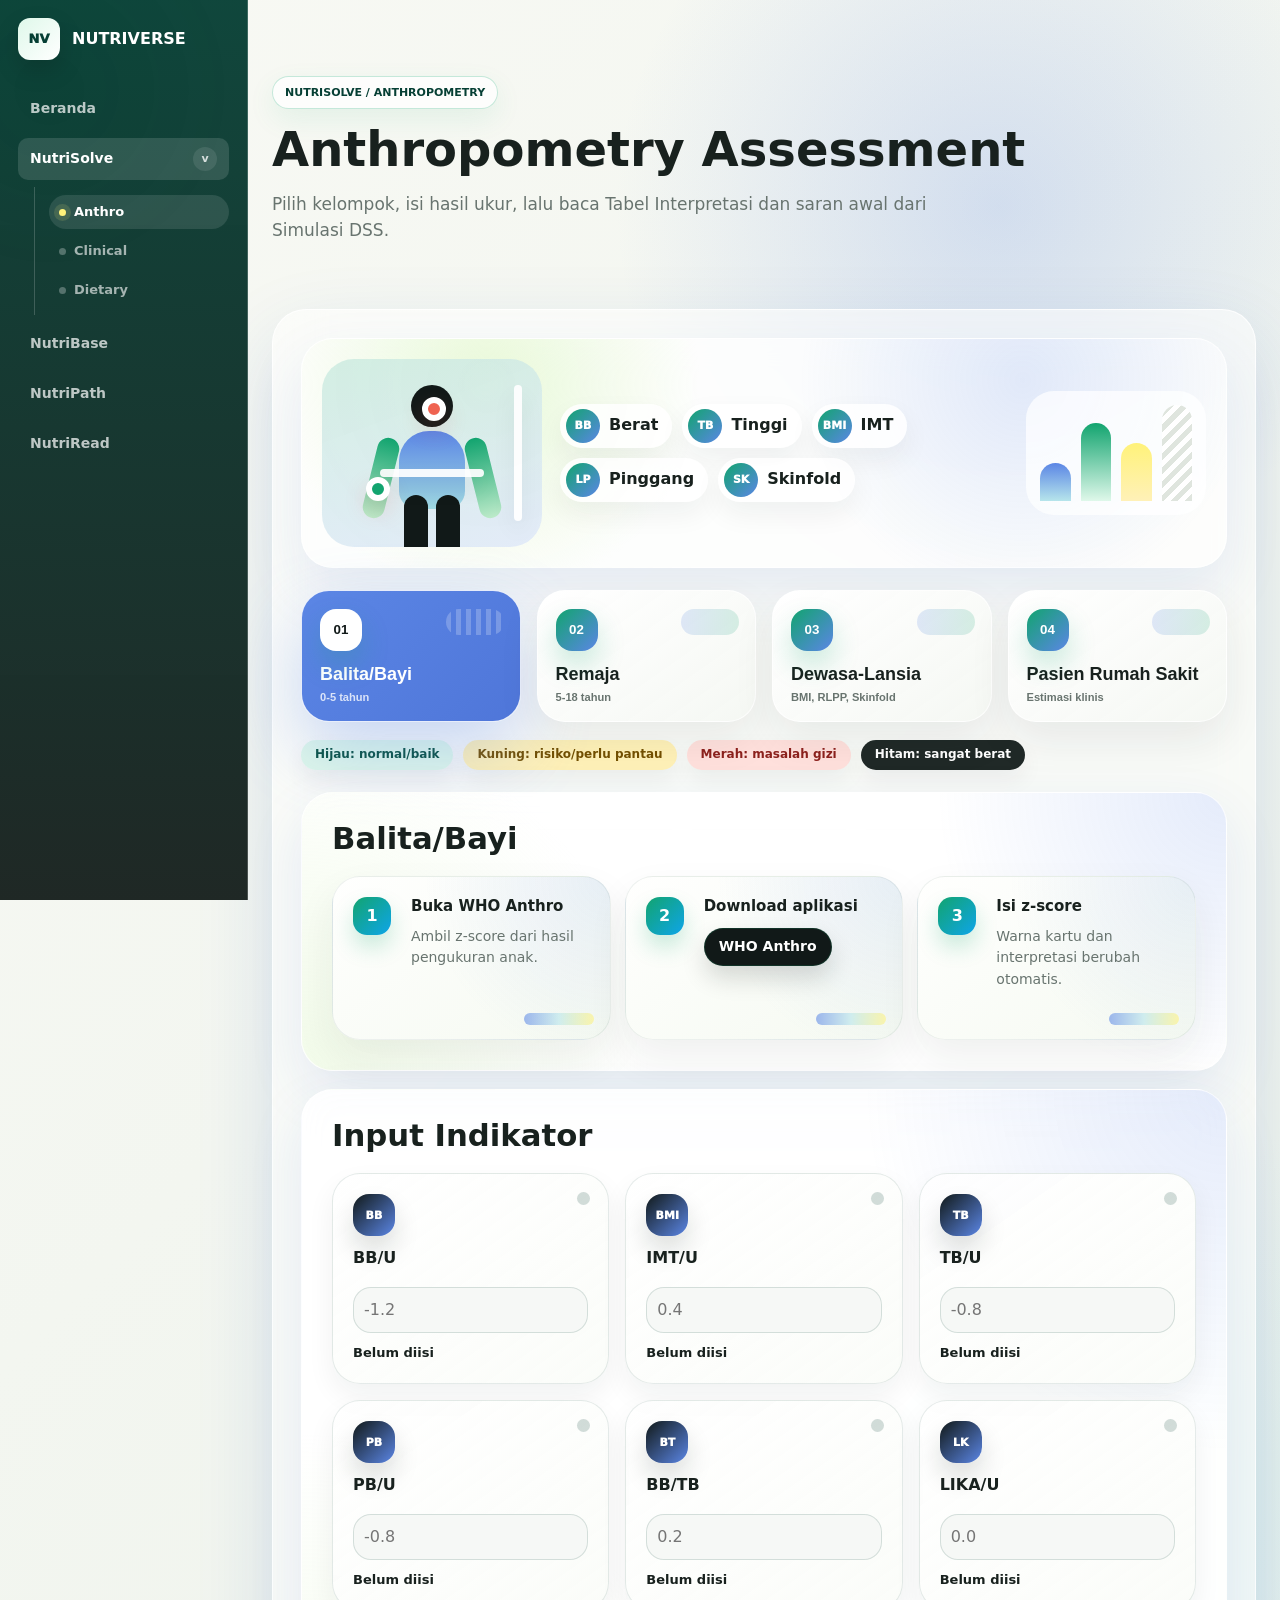
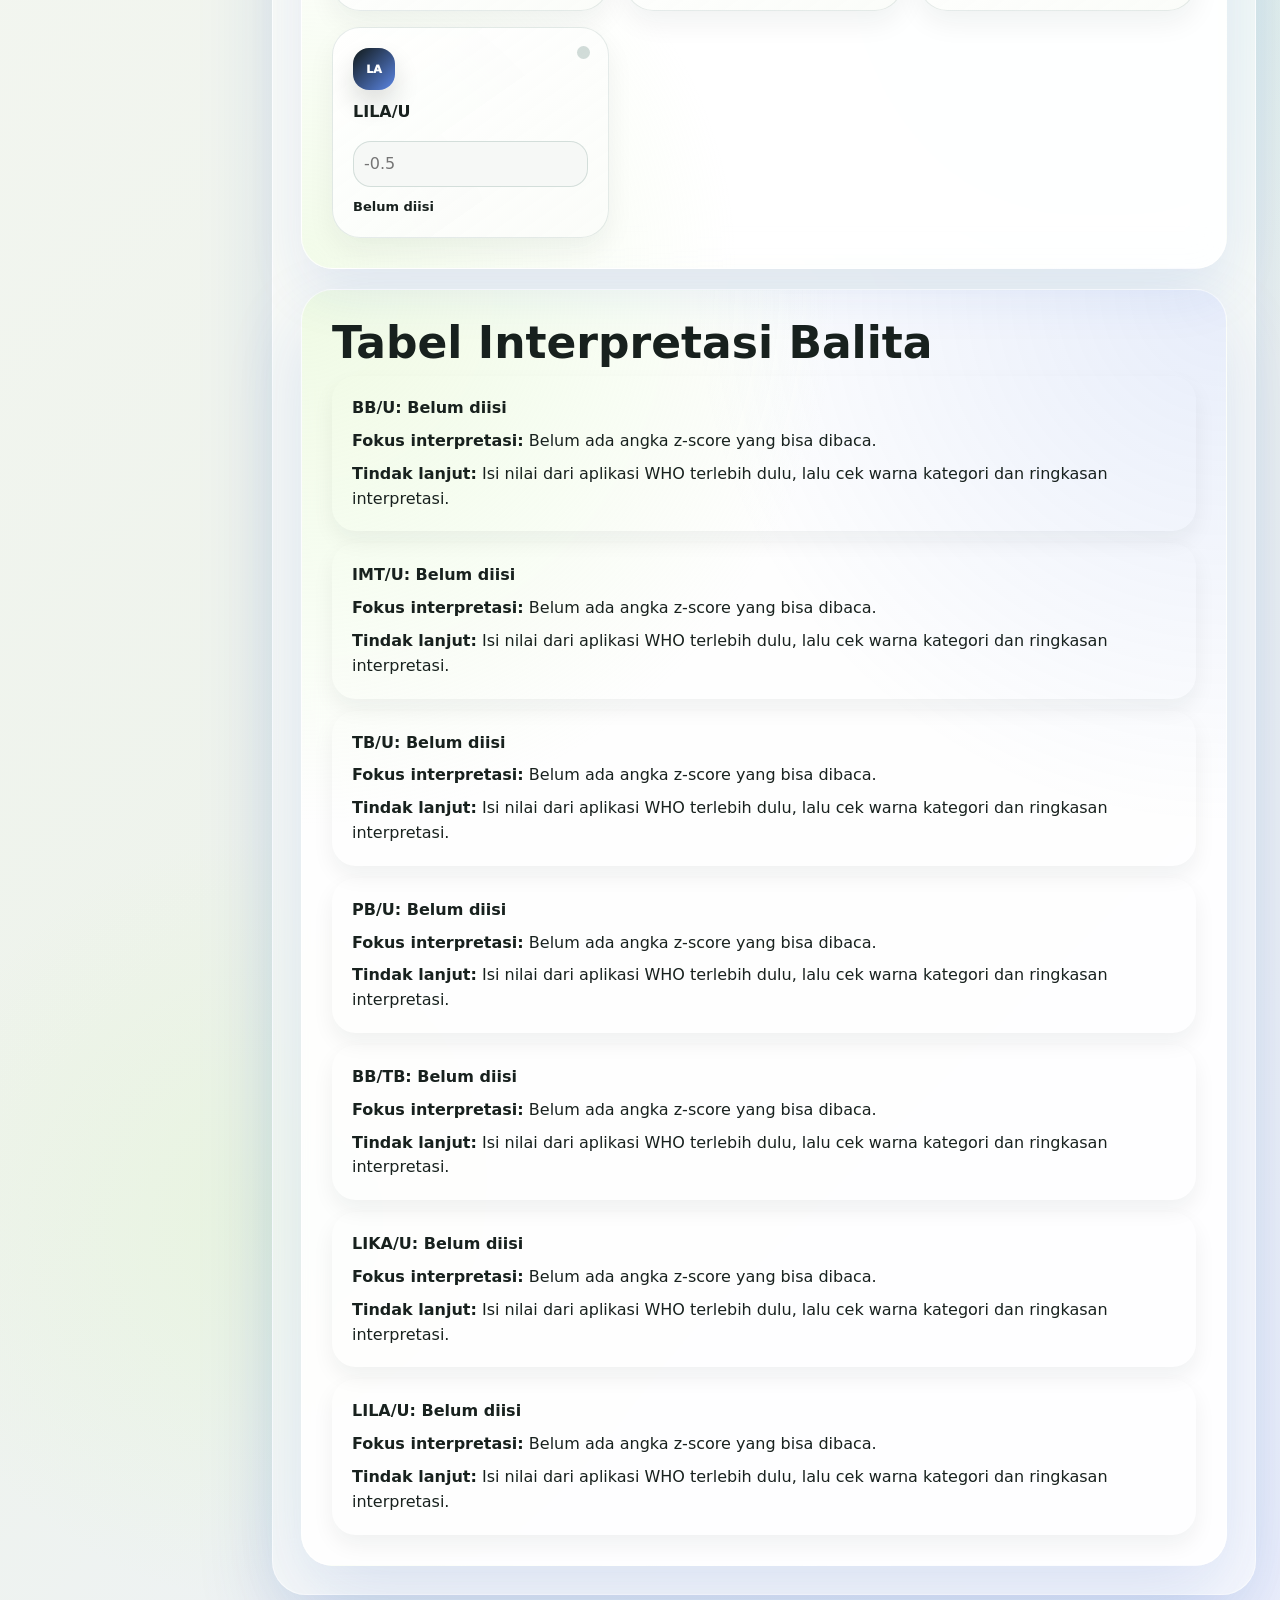
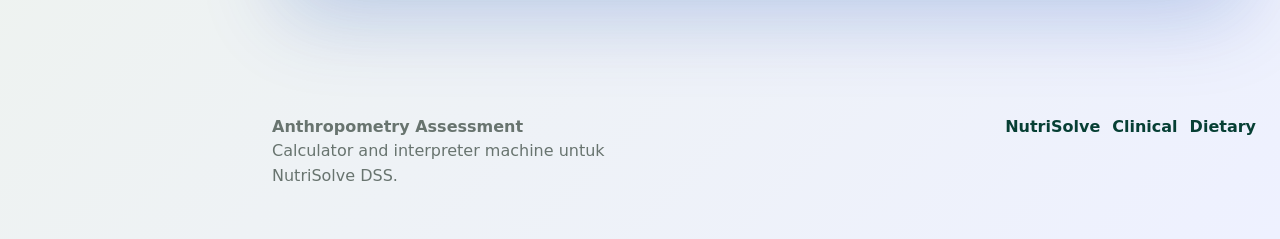
==== commit d3566678: "Base Anthro Feature + Nav/SideBar" ====
--- a/antropometri.html
+++ b/antropometri.html
@@ -1,1441 +1,220 @@
-<!DOCTYPE html>
-<html lang="id">
-<head>
-  <meta charset="UTF-8" />
-  <meta name="viewport" content="width=device-width, initial-scale=1.0" />
-  <title>NutriHub — Platform Gizi Terpadu Indonesia</title>
-  <link href="https://fonts.googleapis.com/css2?family=DM+Serif+Display:ital@0;1&family=DM+Sans:wght@300;400;500;600&display=swap" rel="stylesheet" />
-  <style>
-    *, *::before, *::after { box-sizing: border-box; margin: 0; padding: 0; }
-
-    :root {
-      --green-50: #E1F5EE;
-      --green-100: #9FE1CB;
-      --green-400: #1D9E75;
-      --green-600: #0F6E56;
-      --green-800: #085041;
-      --green-900: #04342C;
-      --teal-400: #17B4A0;
-      --amber-400: #EF9F27;
-      --coral-400: #D85A30;
-      --blue-400: #378ADD;
-      --purple-400: #7F77DD;
-      --gray-50: #F7F6F1;
-      --gray-100: #EEEDE7;
-      --gray-200: #D8D6CC;
-      --gray-600: #5F5E5A;
-      --gray-800: #2C2C2A;
-      --white: #FFFFFF;
-      --font-serif: 'DM Serif Display', Georgia, serif;
-      --font-sans: 'DM Sans', system-ui, sans-serif;
-    }
-
-    html { scroll-behavior: smooth; }
-
-    body {
-      font-family: var(--font-sans);
-      background: var(--gray-50);
-      color: var(--gray-800);
-      line-height: 1.6;
-      overflow-x: hidden;
-    }
-
-    /* ===== NAVBAR ===== */
-    nav {
-      position: fixed; top: 0; left: 0; right: 0;
-      z-index: 100;
-      background: rgba(247, 246, 241, 0.92);
-      backdrop-filter: blur(12px);
-      border-bottom: 1px solid var(--gray-200);
-      padding: 0 2rem;
-      display: flex; align-items: center; justify-content: space-between;
-      height: 64px;
-    }
-    .nav-logo {
-      display: flex; align-items: center; gap: 10px;
-      text-decoration: none;
-    }
-    .nav-logo-icon {
-      width: 36px; height: 36px; border-radius: 10px;
-      background: var(--green-400);
-      display: flex; align-items: center; justify-content: center;
-    }
-    .nav-logo-icon svg { width: 20px; height: 20px; fill: white; }
-    .nav-logo-text { font-family: var(--font-serif); font-size: 20px; color: var(--green-800); }
-    .nav-links {
-      display: flex; align-items: center; gap: 2px;
-      list-style: none;
-    }
-    .nav-links a {
-      text-decoration: none; font-size: 13.5px; color: var(--gray-600);
-      padding: 6px 12px; border-radius: 8px;
-      transition: background 0.15s, color 0.15s;
-      font-weight: 400;
-    }
-    .nav-links a:hover { background: var(--green-50); color: var(--green-600); }
-    .nav-links a.active { color: var(--green-600); font-weight: 500; }
-    .nav-cta {
-      background: var(--green-400); color: white !important;
-      padding: 8px 18px !important; border-radius: 8px !important;
-      font-weight: 500 !important;
-      transition: background 0.15s !important;
-    }
-    .nav-cta:hover { background: var(--green-600) !important; }
-    .nav-hamburger { display: none; flex-direction: column; gap: 5px; cursor: pointer; padding: 6px; }
-    .nav-hamburger span { width: 22px; height: 2px; background: var(--gray-600); border-radius: 2px; transition: 0.3s; }
-
-    /* ===== HERO ===== */
-    .hero {
-      min-height: 100vh;
-      display: flex; flex-direction: column; justify-content: center; align-items: center;
-      text-align: center;
-      padding: 100px 2rem 60px;
-      position: relative;
-      overflow: hidden;
-    }
-    .hero-bg {
-      position: absolute; inset: 0; z-index: 0;
-      background:
-        radial-gradient(ellipse 60% 50% at 20% 30%, rgba(29,158,117,0.12) 0%, transparent 60%),
-        radial-gradient(ellipse 50% 40% at 80% 70%, rgba(23,180,160,0.10) 0%, transparent 60%),
-        var(--gray-50);
-    }
-    .hero-badge {
-      display: inline-flex; align-items: center; gap: 6px;
-      background: var(--green-50); color: var(--green-600);
-      font-size: 12px; font-weight: 500;
-      padding: 5px 14px; border-radius: 20px;
-      border: 1px solid var(--green-100);
-      margin-bottom: 1.5rem;
-      position: relative; z-index: 1;
-      animation: fadeUp 0.6s ease both;
-    }
-    .hero-badge-dot { width: 7px; height: 7px; border-radius: 50%; background: var(--green-400); animation: pulse 2s infinite; }
-    @keyframes pulse { 0%,100%{opacity:1;transform:scale(1)} 50%{opacity:0.5;transform:scale(1.3)} }
-    .hero h1 {
-      font-family: var(--font-serif);
-      font-size: clamp(2.4rem, 5vw, 4rem);
-      line-height: 1.15;
-      color: var(--green-900);
-      max-width: 720px;
-      margin-bottom: 1.25rem;
-      position: relative; z-index: 1;
-      animation: fadeUp 0.6s 0.1s ease both;
-    }
-    .hero h1 em { font-style: italic; color: var(--green-400); }
-    .hero-sub {
-      font-size: 16px; color: var(--gray-600);
-      max-width: 520px; margin-bottom: 2rem;
-      position: relative; z-index: 1;
-      animation: fadeUp 0.6s 0.2s ease both;
-      line-height: 1.7;
-    }
-    .hero-actions {
-      display: flex; gap: 12px; flex-wrap: wrap; justify-content: center;
-      position: relative; z-index: 1;
-      animation: fadeUp 0.6s 0.3s ease both;
-    }
-    .btn-primary {
-      background: var(--green-400); color: white;
-      padding: 12px 28px; border-radius: 10px;
-      font-size: 15px; font-weight: 500;
-      text-decoration: none; border: none; cursor: pointer;
-      transition: background 0.2s, transform 0.15s;
-      display: inline-flex; align-items: center; gap: 8px;
-    }
-    .btn-primary:hover { background: var(--green-600); transform: translateY(-1px); }
-    .btn-outline {
-      background: transparent; color: var(--green-600);
-      padding: 12px 28px; border-radius: 10px;
-      font-size: 15px; font-weight: 500;
-      text-decoration: none; border: 1.5px solid var(--green-400); cursor: pointer;
-      transition: background 0.2s, transform 0.15s;
-      display: inline-flex; align-items: center; gap: 8px;
-    }
-    .btn-outline:hover { background: var(--green-50); transform: translateY(-1px); }
-    .hero-stats {
-      display: flex; gap: 40px; margin-top: 3rem;
-      position: relative; z-index: 1;
-      animation: fadeUp 0.6s 0.4s ease both;
-    }
-    .hero-stat-num { font-family: var(--font-serif); font-size: 2rem; color: var(--green-400); }
-    .hero-stat-label { font-size: 12px; color: var(--gray-600); }
-
-    @keyframes fadeUp {
-      from { opacity: 0; transform: translateY(20px); }
-      to { opacity: 1; transform: translateY(0); }
-    }
-
-    /* ===== SECTIONS ===== */
-    section { padding: 80px 2rem; }
-    .container { max-width: 1100px; margin: 0 auto; }
-    .section-tag {
-      display: inline-block; font-size: 11px; font-weight: 600;
-      letter-spacing: 0.1em; text-transform: uppercase;
-      color: var(--green-600); margin-bottom: 10px;
-    }
-    .section-title {
-      font-family: var(--font-serif); font-size: clamp(1.8rem, 3vw, 2.6rem);
-      color: var(--green-900); margin-bottom: 12px; line-height: 1.2;
-    }
-    .section-sub { font-size: 15px; color: var(--gray-600); max-width: 520px; line-height: 1.7; }
-
-    /* ===== USER TYPES ===== */
-    .users-section { background: var(--white); }
-    .users-grid { display: flex; flex-wrap: wrap; gap: 10px; margin-top: 2rem; }
-    .user-chip {
-      display: flex; align-items: center; gap: 8px;
-      background: var(--gray-50); border: 1px solid var(--gray-200);
-      padding: 10px 18px; border-radius: 50px;
-      font-size: 14px; color: var(--gray-800); font-weight: 400;
-      transition: all 0.2s;
-    }
-    .user-chip:hover { background: var(--green-50); border-color: var(--green-100); color: var(--green-700); }
-    .user-chip-dot { width: 8px; height: 8px; border-radius: 50%; background: var(--green-400); }
-
-    /* ===== MODULES GRID ===== */
-    .modules-section { background: var(--gray-50); }
-    .modules-grid {
-      display: grid;
-      grid-template-columns: repeat(auto-fit, minmax(280px, 1fr));
-      gap: 16px; margin-top: 2.5rem;
-    }
-    .module-card {
-      background: var(--white); border-radius: 16px;
-      border: 1px solid var(--gray-200);
-      padding: 24px; position: relative; overflow: hidden;
-      transition: transform 0.2s, border-color 0.2s, box-shadow 0.2s;
-      cursor: pointer; text-decoration: none; color: inherit;
-      display: block;
-    }
-    .module-card:hover { transform: translateY(-3px); border-color: var(--green-100); box-shadow: 0 8px 30px rgba(29,158,117,0.10); }
-    .module-card-accent {
-      position: absolute; top: 0; right: 0;
-      width: 80px; height: 80px; border-radius: 0 0 0 80px;
-      opacity: 0.08;
-    }
-    .module-icon {
-      width: 44px; height: 44px; border-radius: 12px;
-      display: flex; align-items: center; justify-content: center;
-      font-size: 22px; margin-bottom: 14px;
-    }
-    .module-card h3 { font-size: 16px; font-weight: 600; margin-bottom: 6px; color: var(--green-900); }
-    .module-card p { font-size: 13px; color: var(--gray-600); line-height: 1.6; margin-bottom: 14px; }
-    .module-tags { display: flex; flex-wrap: wrap; gap: 6px; }
-    .tag {
-      font-size: 11px; font-weight: 500; padding: 3px 10px; border-radius: 20px;
-    }
-    .tag-green { background: var(--green-50); color: var(--green-600); }
-    .tag-blue { background: #E6F1FB; color: #185FA5; }
-    .tag-purple { background: #EEEDFE; color: #3C3489; }
-    .tag-amber { background: #FAEEDA; color: #854F0B; }
-    .tag-coral { background: #FAECE7; color: #993C1D; }
-    .tag-teal { background: #E0F7F4; color: #0F6E56; }
-
-    /* ===== DSS SECTION ===== */
-    .dss-section { background: var(--green-900); color: white; }
-    .dss-section .section-tag { color: var(--green-100); }
-    .dss-section .section-title { color: white; }
-    .dss-section .section-sub { color: rgba(255,255,255,0.65); }
-    .dss-grid {
-      display: grid; grid-template-columns: repeat(auto-fit, minmax(220px, 1fr));
-      gap: 14px; margin-top: 2.5rem;
-    }
-    .dss-card {
-      background: rgba(255,255,255,0.07); border-radius: 14px;
-      border: 1px solid rgba(255,255,255,0.12);
-      padding: 22px; transition: background 0.2s;
-    }
-    .dss-card:hover { background: rgba(255,255,255,0.12); }
-    .dss-number { font-family: var(--font-serif); font-size: 2rem; color: var(--green-100); margin-bottom: 8px; }
-    .dss-card h4 { font-size: 15px; font-weight: 500; color: white; margin-bottom: 6px; }
-    .dss-card p { font-size: 12.5px; color: rgba(255,255,255,0.55); line-height: 1.6; }
-
-    /* ===== AI SECTION ===== */
-    .ai-section { background: var(--white); }
-    .ai-grid {
-      display: grid; grid-template-columns: 1fr 1fr; gap: 16px;
-      margin-top: 2.5rem;
-    }
-    .ai-card-big {
-      background: var(--green-50); border-radius: 16px;
-      border: 1px solid var(--green-100); padding: 30px;
-      grid-row: span 2;
-      display: flex; flex-direction: column; justify-content: space-between;
-    }
-    .ai-card-small {
-      background: var(--gray-50); border-radius: 16px;
-      border: 1px solid var(--gray-200); padding: 22px;
-      transition: border-color 0.2s;
-      cursor: pointer;
-    }
-    .ai-card-small:hover { border-color: var(--green-100); }
-    .ai-card-big h3 { font-family: var(--font-serif); font-size: 1.6rem; color: var(--green-900); margin-bottom: 10px; }
-    .ai-card-big p { font-size: 14px; color: var(--green-600); line-height: 1.7; }
-    .ai-card-small h4 { font-size: 15px; font-weight: 600; color: var(--green-900); margin-bottom: 6px; margin-top: 10px; }
-    .ai-card-small p { font-size: 13px; color: var(--gray-600); line-height: 1.6; }
-    .ai-icon { font-size: 28px; margin-bottom: 16px; }
-
-    /* ===== DATABASE SECTION ===== */
-    .database-section { background: var(--gray-50); }
-    .db-grid {
-      display: grid; grid-template-columns: repeat(auto-fit, minmax(140px, 1fr));
-      gap: 12px; margin-top: 2rem;
-    }
-    .db-item {
-      background: var(--white); border-radius: 12px;
-      border: 1px solid var(--gray-200); padding: 20px 16px; text-align: center;
-      transition: all 0.2s; cursor: pointer;
-      text-decoration: none; display: block;
-    }
-    .db-item:hover { border-color: var(--green-400); transform: translateY(-2px); box-shadow: 0 6px 20px rgba(29,158,117,0.10); }
-    .db-item-icon { font-size: 24px; margin-bottom: 8px; }
-    .db-item-name { font-size: 14px; font-weight: 600; color: var(--green-800); margin-bottom: 4px; }
-    .db-item-desc { font-size: 11px; color: var(--gray-600); }
-    .db-item-badge {
-      display: inline-block; margin-top: 8px;
-      font-size: 10px; font-weight: 500; padding: 2px 8px;
-      border-radius: 20px; background: var(--green-50); color: var(--green-600);
-    }
-
-    /* ===== FOOTER ===== */
-    footer {
-      background: var(--green-900); color: rgba(255,255,255,0.6);
-      padding: 50px 2rem 30px;
-    }
-    .footer-inner {
-      max-width: 1100px; margin: 0 auto;
-      display: grid; grid-template-columns: 2fr 1fr 1fr 1fr; gap: 40px;
-    }
-    .footer-brand { color: white; font-family: var(--font-serif); font-size: 1.4rem; margin-bottom: 10px; }
-    .footer-tagline { font-size: 13px; line-height: 1.7; }
-    footer h5 { font-size: 12px; font-weight: 600; text-transform: uppercase; letter-spacing: 0.08em; color: var(--green-100); margin-bottom: 14px; }
-    footer ul { list-style: none; }
-    footer ul li { margin-bottom: 8px; }
-    footer ul li a { font-size: 13px; color: rgba(255,255,255,0.55); text-decoration: none; transition: color 0.15s; }
-    footer ul li a:hover { color: var(--green-100); }
-    .footer-bottom {
-      max-width: 1100px; margin: 40px auto 0;
-      border-top: 1px solid rgba(255,255,255,0.1);
-      padding-top: 20px; font-size: 12px;
-      display: flex; justify-content: space-between; align-items: center;
-    }
-
-    /* ===== SCROLL REVEAL ===== */
-    .reveal { opacity: 0; transform: translateY(24px); transition: opacity 0.6s ease, transform 0.6s ease; }
-    .reveal.visible { opacity: 1; transform: translateY(0); }
-
-    /* ===== MOBILE ===== */
-    @media (max-width: 768px) {
-      .nav-links { display: none; }
-      .nav-links.open {
-        display: flex; flex-direction: column;
-        position: absolute; top: 64px; left: 0; right: 0;
-        background: var(--gray-50); border-bottom: 1px solid var(--gray-200);
-        padding: 12px 16px; gap: 4px;
-      }
-      .nav-hamburger { display: flex; }
-      .hero h1 { font-size: 2rem; }
-      .hero-stats { gap: 24px; }
-      .ai-grid { grid-template-columns: 1fr; }
-      .ai-card-big { grid-row: span 1; }
-      .footer-inner { grid-template-columns: 1fr 1fr; gap: 24px; }
-    }
-
-    /* ===== FOOD SCAN MODAL ===== */
-    .modal-overlay {
-      position: fixed; top: 0; left: 0; right: 0; bottom: 0;
-      background: rgba(0,0,0,0.6); backdrop-filter: blur(4px);
-      z-index: 1000; display: none; align-items: center; justify-content: center;
-      padding: 20px; opacity: 0; transition: opacity 0.3s;
-    }
-    .modal-overlay.active { display: flex; opacity: 1; }
-    .modal-content {
-      background: var(--white); border-radius: 20px;
-      width: 100%; max-width: 800px; max-height: 90vh; overflow-y: auto;
-      position: relative; padding: 24px; box-shadow: 0 20px 40px rgba(0,0,0,0.2);
-      transform: translateY(20px); transition: transform 0.3s;
-    }
-    .modal-overlay.active .modal-content { transform: translateY(0); }
-    .modal-close {
-      position: absolute; top: 20px; right: 20px;
-      background: var(--gray-100); border: none; width: 36px; height: 36px;
-      border-radius: 50%; display: flex; align-items: center; justify-content: center;
-      cursor: pointer; transition: background 0.2s; z-index: 10;
-    }
-    .modal-close:hover { background: var(--gray-200); }
-    .modal-close svg { width: 18px; height: 18px; fill: var(--gray-800); }
-
-    .modal-header { text-align: center; margin-bottom: 24px; }
-    .modal-header h3 { font-family: var(--font-serif); font-size: 24px; color: var(--green-900); }
-    .modal-header p { font-size: 14px; color: var(--gray-600); }
-
-    .scanner-layout { display: flex; gap: 24px; }
-    @media (max-width: 768px) { .scanner-layout { flex-direction: column; } }
-    
-    .scanner-view { flex: 1.2; display: flex; flex-direction: column; }
-    .video-container {
-      position: relative; width: 100%; aspect-ratio: 4/3;
-      background: var(--gray-800); border-radius: 16px; overflow: hidden;
-      margin-bottom: 16px; display: flex; align-items: center; justify-content: center;
-    }
-    #camera-feed { width: 100%; height: 100%; object-fit: cover; transform: scaleX(-1); }
-    .overlay-frame {
-      position: absolute; top: 50%; left: 50%; transform: translate(-50%, -50%);
-      width: 60%; height: 60%; border: 2px dashed rgba(255,255,255,0.6);
-      border-radius: 12px; pointer-events: none; transition: all 0.3s ease;
-    }
-    .scanning-active .overlay-frame { border-color: var(--green-400); box-shadow: 0 0 0 4000px rgba(0,0,0,0.4); animation: pulseFrame 2s infinite; }
-    .scan-line { position: absolute; top: 0; left: 0; width: 100%; height: 3px; background: var(--green-400); box-shadow: 0 0 10px var(--green-400); display: none; }
-    .scanning-active .scan-line { display: block; animation: scanMotion 2s linear infinite; }
-    @keyframes pulseFrame { 0% { transform: translate(-50%, -50%) scale(1); } 50% { transform: translate(-50%, -50%) scale(1.02); } 100% { transform: translate(-50%, -50%) scale(1); } }
-    @keyframes scanMotion { 0% { top: 20%; } 50% { top: 80%; } 100% { top: 20%; } }
-    .camera-placeholder { position: absolute; color: white; text-align: center; font-size: 14px; }
-    .camera-placeholder svg { width: 40px; height: 40px; margin-bottom: 10px; fill: rgba(255,255,255,0.8); }
-    .image-preview { width: 100%; height: 100%; object-fit: cover; display: none; border-radius: 16px; }
-
-    .scanner-actions { display: flex; gap: 12px; }
-    .scanner-actions .btn { flex: 1; padding: 12px; border-radius: 10px; font-size: 14px; font-weight: 600; border: none; cursor: pointer; display: flex; align-items: center; justify-content: center; gap: 8px; transition: all 0.2s; }
-    .scanner-actions .btn-primary { background: var(--green-400); color: white; }
-    .scanner-actions .btn-primary:hover { background: var(--green-600); transform: translateY(-2px); }
-    .scanner-actions .btn-outline { background: transparent; color: var(--green-600); border: 2px solid var(--green-400); }
-    .scanner-actions .btn-outline:hover { background: var(--green-50); }
-    #file-upload { display: none; }
-
-    .scanner-results { flex: 1; background: var(--gray-50); border-radius: 16px; padding: 20px; display: flex; flex-direction: column; }
-    .empty-state, .loading-state { flex: 1; display: flex; flex-direction: column; align-items: center; justify-content: center; text-align: center; color: var(--gray-600); }
-    .empty-state svg { width: 48px; height: 48px; fill: var(--gray-200); margin-bottom: 12px; }
-    .loading-state { display: none; }
-    .spinner { width: 36px; height: 36px; border: 4px solid var(--green-100); border-top-color: var(--green-400); border-radius: 50%; animation: spin 1s linear infinite; margin-bottom: 12px; }
-    @keyframes spin { to { transform: rotate(360deg); } }
-    .result-content { display: none; animation: fadeIn 0.4s ease; }
-    @keyframes fadeIn { from{opacity:0; transform:translateY(10px);} to{opacity:1; transform:translateY(0);} }
-    .food-name { font-family: var(--font-serif); font-size: 24px; color: var(--green-900); margin-bottom: 4px; }
-    .food-confidence { display: inline-block; background: var(--green-100); color: var(--green-800); padding: 4px 10px; border-radius: 20px; font-size: 11px; font-weight: 600; margin-bottom: 16px; }
-    .macro-grid { display: grid; grid-template-columns: repeat(2, 1fr); gap: 12px; margin-bottom: 16px; }
-    .macro-item { display: flex; flex-direction: column; background: white; padding: 12px; border-radius: 12px; border: 1px solid var(--gray-200); }
-    .macro-value { font-size: 20px; font-weight: 700; color: var(--green-600); line-height: 1.2; }
-    .macro-label { font-size: 11px; color: var(--gray-600); font-weight: 500; text-transform: uppercase; letter-spacing: 0.05em; }
-    .macro-item.cals .macro-value { color: var(--green-800); font-size: 24px; }
-
-    .nutrition-details .detail-row { display: flex; justify-content: space-between; padding: 8px 0; border-bottom: 1px solid var(--gray-100); font-size: 13px; }
-    .nutrition-details .detail-row:last-child { border-bottom: none; }
-    .nutrition-details .detail-label { color: var(--gray-600); }
-    .nutrition-details .detail-val { font-weight: 600; color: var(--gray-800); }
-
-    /* ===== CALCULATOR MODAL ===== */
-    .calc-layout { display: flex; gap: 24px; }
-    @media (max-width: 768px) { .calc-layout { flex-direction: column; } }
-    .calc-form { flex: 1.2; display: flex; flex-direction: column; gap: 16px; }
-    .calc-row { display: flex; gap: 16px; }
-    .calc-col { flex: 1; display: flex; flex-direction: column; gap: 6px; }
-    .calc-label { font-size: 13px; font-weight: 600; color: var(--green-900); }
-    .calc-input { padding: 12px 16px; border: 1px solid var(--gray-200); border-radius: 10px; font-family: inherit; font-size: 14px; transition: border-color 0.2s; background: var(--gray-50); }
-    .calc-input:focus { outline: none; border-color: var(--green-400); background: white; }
-    .radio-group { display: flex; gap: 10px; }
-    .radio-btn { flex: 1; }
-    .radio-btn input { display: none; }
-    .radio-btn label { display: block; text-align: center; padding: 10px; border: 1px solid var(--gray-200); border-radius: 10px; font-size: 14px; cursor: pointer; transition: all 0.2s; background: var(--gray-50); color: var(--gray-600); font-weight: 500; }
-    .radio-btn input:checked + label { background: var(--green-50); border-color: var(--green-400); color: var(--green-700); }
-    .calc-select { appearance: none; padding: 12px 16px; border: 1px solid var(--gray-200); border-radius: 10px; font-family: inherit; font-size: 14px; background: var(--gray-50) url("data:image/svg+xml,%3Csvg viewBox='0 0 24 24' fill='none' xmlns='http://www.w3.org/2000/svg'%3E%3Cpath d='M7 10L12 15L17 10' stroke='%235F5E5A' stroke-width='2' stroke-linecap='round' stroke-linejoin='round'/%3E%3C/svg%3E") no-repeat right 12px center/20px; cursor: pointer; transition: border-color 0.2s; }
-    .calc-select:focus { outline: none; border-color: var(--green-400); background-color: white; }
-    
-    .calc-results { flex: 1; background: var(--green-900); border-radius: 16px; padding: 24px; display: flex; flex-direction: column; color: white; justify-content: center; position: relative; overflow: hidden; }
-    .calc-results::before { content: ''; position: absolute; top: 0; right: 0; width: 150px; height: 150px; background: radial-gradient(circle, rgba(29,158,117,0.4) 0%, transparent 70%); border-radius: 50%; transform: translate(30%, -30%); }
-    .calc-res-title { font-size: 14px; color: var(--green-100); margin-bottom: 4px; font-weight: 500; }
-    .calc-cals-val { font-family: var(--font-serif); font-size: 42px; color: white; line-height: 1; margin-bottom: 6px; }
-    .calc-cals-desc { font-size: 13px; color: rgba(255,255,255,0.7); margin-bottom: 24px; line-height: 1.5; }
-    
-    .calc-macro-grid { display: grid; grid-template-columns: repeat(3, 1fr); gap: 12px; margin-bottom: 20px; }
-    .cm-item { background: rgba(255,255,255,0.1); border-radius: 12px; padding: 12px; text-align: center; border: 1px solid rgba(255,255,255,0.05); }
-    .cm-val { font-size: 18px; font-weight: 700; color: white; margin-bottom: 2px; }
-    .cm-label { font-size: 11px; color: rgba(255,255,255,0.6); text-transform: uppercase; letter-spacing: 0.05em; }
-    
-    .calc-details-row { display: flex; justify-content: space-between; border-top: 1px solid rgba(255,255,255,0.1); padding-top: 12px; margin-top: 12px; font-size: 13px; }
-    .calc-details-label { color: rgba(255,255,255,0.7); }
-    .calc-details-val { font-weight: 600; color: white; }
-
-    /* ===== DIETARY MODAL ===== */
-    .diet-result-box { display: none; margin-top: 24px; background: var(--green-50); border: 1px solid var(--green-100); border-radius: 12px; padding: 20px; animation: fadeIn 0.4s ease; }
-    .diet-result-header { display: flex; align-items: center; gap: 10px; margin-bottom: 12px; color: var(--green-900); font-family: var(--font-serif); font-size: 18px; }
-    .diet-result-text { font-size: 13.5px; color: var(--gray-800); line-height: 1.6; }
-    .diet-result-text ul { margin-top: 8px; margin-left: 20px; }
-    .diet-result-text li { margin-bottom: 4px; }
-  </style>
-</head>
-<body>
-
-<!-- NAVBAR -->
-<nav id="navbar">
-  <a class="nav-logo" href="index.html">
-    <div class="nav-logo-icon">
-      <svg viewBox="0 0 24 24"><path d="M12 3C7 3 3 7 3 12s4 9 9 9 9-4 9-9-4-9-9-9zm-1 13H9V8h2v8zm4 0h-2V8h2v8z"/></svg>
-    </div>
-    <span class="nav-logo-text">NutriHub</span>
-  </a>
-  <ul class="nav-links" id="navLinks">
-    <li><a href="index.html#modul">Modul</a></li>
-    <li><a href="index.html#database">Database</a></li>
-    <li><a href="index.html#dss">DSS Gizi</a></li>
-    <li><a href="index.html#ai">Gizi AI</a></li>
-    <li><a href="index.html#library">Library</a></li>
-    <li><a href="index.html" class="nav-cta">Masuk</a></li>
-  </ul>
-  <div class="nav-hamburger" id="hamburger" onclick="toggleMenu()">
-    <span></span><span></span><span></span>
-  </div>
-</nav>
-<main style="padding: 100px 20px 60px; max-width: 900px; margin: 0 auto; min-height: 80vh;">
-    <div style="background: white; border-radius: 20px; padding: 40px; box-shadow: 0 10px 30px rgba(0,0,0,0.05); border: 1px solid var(--gray-200);">
-        
-    
-    <div class="modal-header">
-      <h3>Antropometri & Kalkulator Gizi</h3>
-      <p>Hitung Indeks Massa Tubuh (IMT), Status Gizi, serta kebutuhan kalori harian (TDEE).</p>
-    </div>
-
-    <div class="calc-layout">
-      <div class="calc-form">
-        <div class="calc-row">
-          <div class="calc-col">
-            <label class="calc-label">Jenis Kelamin</label>
-            <div class="radio-group">
-              <div class="radio-btn">
-                <input type="radio" name="gender" id="g-male" value="male" checked onchange="calculateNutrition()">
-                <label for="g-male">Pria</label>
-              </div>
-              <div class="radio-btn">
-                <input type="radio" name="gender" id="g-female" value="female" onchange="calculateNutrition()">
-                <label for="g-female">Wanita</label>
-              </div>
-            </div>
-          </div>
-          <div class="calc-col">
-            <label class="calc-label">Usia (Tahun)</label>
-            <input type="number" class="calc-input" id="calc-age" value="25" min="15" max="100" oninput="calculateNutrition()">
-          </div>
-        </div>
-        
-        <div class="calc-row">
-          <div class="calc-col">
-            <label class="calc-label">Berat Badan (kg)</label>
-            <input type="number" class="calc-input" id="calc-weight" value="70" min="30" max="250" oninput="calculateNutrition()">
-          </div>
-          <div class="calc-col">
-            <label class="calc-label">Tinggi Badan (cm)</label>
-            <input type="number" class="calc-input" id="calc-height" value="170" min="100" max="250" oninput="calculateNutrition()">
-          </div>
-        </div>
-
-        <div class="calc-col" style="margin-top: 4px;">
-          <label class="calc-label">Tingkat Aktivitas Fisik</label>
-          <select class="calc-select" id="calc-activity" onchange="calculateNutrition()">
-            <option value="1.2">Sangat Jarang (Tidak olahraga, kerja meja)</option>
-            <option value="1.375">Ringan (Olahraga 1-3 hari/minggu)</option>
-            <option value="1.55" selected>Sedang (Olahraga 3-5 hari/minggu)</option>
-            <option value="1.725">Berat (Olahraga 6-7 hari/minggu)</option>
-            <option value="1.9">Sangat Berat (Atlet, latihan fisik berat)</option>
-          </select>
-        </div>
-
-        <div class="calc-col" style="margin-top: 4px;">
-          <label class="calc-label">Tujuan (Goals)</label>
-          <div class="radio-group" style="flex-wrap: wrap;">
-            <div class="radio-btn">
-              <input type="radio" name="goal" id="goal-lose" value="lose" onchange="calculateNutrition()">
-              <label for="goal-lose">Turun BB (Defisit)</label>
-            </div>
-            <div class="radio-btn">
-              <input type="radio" name="goal" id="goal-maintain" value="maintain" checked onchange="calculateNutrition()">
-              <label for="goal-maintain">Jaga BB</label>
-            </div>
-            <div class="radio-btn">
-              <input type="radio" name="goal" id="goal-gain" value="gain" onchange="calculateNutrition()">
-              <label for="goal-gain">Naik BB (Surplus)</label>
-            </div>
-          </div>
-        </div>
-      </div>
-
-      <div class="calc-results">
-        <div class="calc-res-title">Target Kalori Harian</div>
-        <div class="calc-cals-val" id="res-target-cals">2,450</div>
-        <div class="calc-cals-desc" id="res-goal-desc">Kalori untuk menjaga berat badan Anda saat ini.</div>
-
-        <div class="calc-macro-grid">
-          <div class="cm-item">
-            <div class="cm-val" id="res-carbs">306g</div>
-            <div class="cm-label">Karbohidrat</div>
-          </div>
-          <div class="cm-item">
-            <div class="cm-val" id="res-protein">153g</div>
-            <div class="cm-label">Protein</div>
-          </div>
-          <div class="cm-item">
-            <div class="cm-val" id="res-fat">68g</div>
-            <div class="cm-label">Lemak</div>
-          </div>
-        </div>
-
-        <div class="calc-details-row" style="border-top: none; padding-top: 0; margin-top: 0;">
-          <span class="calc-details-label">IMT (Indeks Massa Tubuh)</span>
-          <span class="calc-details-val" id="res-bmi">24.2 (Normal)</span>
-        </div>
-        <div class="calc-details-row">
-          <span class="calc-details-label">BMR (Basal Metabolic Rate)</span>
-          <span class="calc-details-val" id="res-bmr">1,650 kkal</span>
-        </div>
-        <div class="calc-details-row">
-          <span class="calc-details-label">TDEE (Maintenance)</span>
-          <span class="calc-details-val" id="res-tdee">2,450 kkal</span>
-        </div>
-      </div>
-    </div>
-  
-    </div>
-</main>
-<script>
-    // Include the intersection observer for reveals if needed
-    const observer = new IntersectionObserver((entries) => {
-        entries.forEach((e, i) => {
-            if (e.isIntersecting) {
-                setTimeout(() => e.target.classList.add('visible'), i * 80);
-            }
-        });
-    }, { threshold: 0.1 });
-    document.querySelectorAll('.reveal').forEach(el => observer.observe(el));
-
-    // ===== CALCULATOR MODAL LOGIC =====
-  const calcModal = document.getElementById('calculatorModal');
-  
-  function openCalculatorModal() {
-    
-    
-    calculateNutrition(); // initial calculation
-  }
-
-  function closeCalculatorModal() {
-    
-    
-  }
-
-  calcModal.addEventListener('click', (e) => {
-    if (e.target === calcModal) closeCalculatorModal();
-  });
-
-  function calculateNutrition() {
-    const age = parseFloat(document.getElementById('calc-age').value) || 0;
-    const weight = parseFloat(document.getElementById('calc-weight').value) || 0;
-    const height = parseFloat(document.getElementById('calc-height').value) || 0;
-    const isMale = document.getElementById('g-male').checked;
-    const activityMultiplier = parseFloat(document.getElementById('calc-activity').value);
-    
-    let goal = 'maintain';
-    if (document.getElementById('goal-lose').checked) goal = 'lose';
-    if (document.getElementById('goal-gain').checked) goal = 'gain';
-
-    if (age <= 0 || weight <= 0 || height <= 0) return;
-
-    // Mifflin-St Jeor Equation for BMR
-    let bmr = (10 * weight) + (6.25 * height) - (5 * age);
-    bmr += isMale ? 5 : -161;
-
-    // TDEE
-    const tdee = bmr * activityMultiplier;
-
-    // Target Calories
-    let targetCals = tdee;
-    let desc = 'Kalori untuk menjaga berat badan Anda saat ini.';
-    if (goal === 'lose') {
-      targetCals = tdee - 500; // 500 cal deficit
-      desc = 'Kalori defisit untuk menurunkan berat badan (sekitar 0.5 kg/minggu).';
-    } else if (goal === 'gain') {
-      targetCals = tdee + 300; // 300 cal surplus
-      desc = 'Kalori surplus untuk menaikkan berat badan dan massa otot secara sehat.';
-    }
-
-    // Macro split
-    let carbPct = 0.50, proPct = 0.25, fatPct = 0.25;
-    if (goal === 'lose') {
-      carbPct = 0.40; proPct = 0.35; fatPct = 0.25;
-    } else if (goal === 'gain') {
-      carbPct = 0.50; proPct = 0.25; fatPct = 0.25;
-    }
-
-    const carbs = (targetCals * carbPct) / 4; // 4 cals per gram
-    const protein = (targetCals * proPct) / 4;
-    const fat = (targetCals * fatPct) / 9; // 9 cals per gram
-
-    // BMI
-    const heightInMeters = height / 100;
-    const bmi = weight / (heightInMeters * heightInMeters);
-    let bmiStatus = '';
-    if (bmi < 18.5) bmiStatus = 'Kurus';
-    else if (bmi < 25) bmiStatus = 'Normal';
-    else if (bmi < 30) bmiStatus = 'Gemuk';
-    else bmiStatus = 'Obesitas';
-
-    // Update DOM
-    document.getElementById('res-bmi').innerText = bmi.toFixed(1) + ' (' + bmiStatus + ')';
-    document.getElementById('res-bmr').innerText = Math.round(bmr).toLocaleString() + ' kkal';
-    document.getElementById('res-tdee').innerText = Math.round(tdee).toLocaleString() + ' kkal';
-    document.getElementById('res-target-cals').innerText = Math.round(targetCals).toLocaleString();
-    document.getElementById('res-goal-desc').innerText = desc;
-
-    document.getElementById('res-carbs').innerText = Math.round(carbs) + 'g';
-    document.getElementById('res-protein').innerText = Math.round(protein) + 'g';
-    document.getElementById('res-fat').innerText = Math.round(fat) + 'g';
-  }
-
-  window.addEventListener('DOMContentLoaded', () => { calculateNutrition(); });
-</script>
-<footer>
-  <div class="footer-inner">
-    <div>
-      <div class="footer-brand">NutriHub</div>
-      <p class="footer-tagline">Platform Gizi Terpadu Indonesia untuk mahasiswa, dosen, nutritionist, dietisien, dan pelaksana SPPG.</p>
-    </div>
-    <div>
-      <h5>Platform</h5>
-      <ul>
-        <li><a href="#modul">Modul Gizi</a></li>
-        <li><a href="#database">Database</a></li>
-        <li><a href="#library">Library</a></li>
-        <li><a href="#nutrifact">NutriFact</a></li>
-      </ul>
-    </div>
-    <div>
-      <h5>AI & DSS</h5>
-      <ul>
-        <li><a href="#ai">Kalkulator Gizi</a></li>
-        <li><a href="#ai">Antropometri</a></li>
-        <li><a href="#ai" onclick="openFoodScanModal()">Food Scan</a></li>
-        <li><a href="#dss">DSS Gizi</a></li>
-      </ul>
-    </div>
-    <div>
-      <h5>Informasi</h5>
-      <ul>
-        <li><a href="#case">Case Gizi</a></li>
-        <li><a href="#pengguna">Pengguna</a></li>
-        <li><a href="#">Tentang Kami</a></li>
-        <li><a href="#">Kontak</a></li>
-      </ul>
-    </div>
-  </div>
-  <div class="footer-bottom">
-    <span>© 2025 NutriHub — Platform Gizi Terpadu Indonesia</span>
-    <span>Dibuat untuk kemajuan gizi Indonesia 🇮🇩</span>
-  </div>
-</footer>
-
-<!-- FOOD SCAN MODAL -->
-<div class="modal-overlay" id="foodScanModal">
-  <div class="modal-content">
-    <button class="modal-close" onclick="closeFoodScanModal()">
-      <svg viewBox="0 0 24 24"><path d="M19 6.41L17.59 5 12 10.59 6.41 5 5 6.41 10.59 12 5 17.59 6.41 19 12 13.41 17.59 19 19 17.59 13.41 12z"/></svg>
-    </button>
-    <div class="modal-header">
-      <h3>Pindai Makanan (Food Scan)</h3>
-      <p>Arahkan kamera ke makanan atau unggah foto untuk mendapatkan estimasi nilai gizi secara instan.</p>
-    </div>
-
-    <div class="scanner-layout">
-      <!-- Camera/Upload View -->
-      <div class="scanner-view">
-        <div class="video-container" id="videoContainer">
-          <div class="camera-placeholder" id="cameraPlaceholder">
-            <svg viewBox="0 0 24 24"><circle cx="12" cy="12" r="3.2"/><path d="M9 2L7.17 4H4c-1.1 0-2 .9-2 2v12c0 1.1.9 2 2 2h16c1.1 0 2-.9 2-2V6c0-1.1-.9-2-2-2h-3.17L15 2H9zm3 15c-2.76 0-5-2.24-5-5s2.24-5 5-5 5 2.24 5 5-2.24 5-5 5z"/></svg>
-            <p>Memuat Kamera...</p>
-          </div>
-          <video id="camera-feed" autoplay playsinline></video>
-          <img id="image-preview" class="image-preview" alt="Preview" />
-          <div class="overlay-frame">
-            <div class="scan-line"></div>
-          </div>
-        </div>
-
-        <div class="scanner-actions">
-          <button class="btn btn-outline" onclick="document.getElementById('file-upload').click()">
-            <svg width="18" height="18" viewBox="0 0 24 24" fill="currentColor"><path d="M19 3H5c-1.1 0-2 .9-2 2v14c0 1.1.9 2 2 2h14c1.1 0 2-.9 2-2V5c0-1.1-.9-2-2-2zm-5 7l-3 3.72L9 10.5l-4 5h14l-4-5.5z"/></svg>
-            Unggah Gambar
-          </button>
-          <input type="file" id="file-upload" accept="image/*" onchange="handleFileUpload(event)">
-          
-          <button class="btn btn-primary" id="captureBtn" onclick="scanFood()">
-            <svg width="18" height="18" viewBox="0 0 24 24" fill="currentColor"><circle cx="12" cy="12" r="3.2"/><path d="M9 2L7.17 4H4c-1.1 0-2 .9-2 2v12c0 1.1.9 2 2 2h16c1.1 0 2-.9 2-2V6c0-1.1-.9-2-2-2h-3.17L15 2H9zm3 15c-2.76 0-5-2.24-5-5s2.24-5 5-5 5 2.24 5 5-2.24 5-5 5z"/></svg>
-            Scan Sekarang
-          </button>
-        </div>
-      </div>
-
-      <!-- Results View -->
-      <div class="scanner-results">
-        <div class="empty-state" id="emptyState">
-          <svg viewBox="0 0 24 24"><path d="M8.1 13.34l2.83-2.83L3.91 3.5c-1.56 1.56-1.56 4.09 0 5.66l4.19 4.18zm6.78-1.81c1.53.71 3.68.21 5.27-1.38 1.91-1.91 2.28-4.65.81-6.12-1.46-1.46-4.2-1.1-6.12.81-1.59 1.59-2.09 3.74-1.38 5.27L3.7 19.87l1.41 1.41L12 14.41l6.88 6.88 1.41-1.41L13.41 13l1.47-1.47z"/></svg>
-          <h4>Belum ada makanan</h4>
-          <p style="font-size: 13px; margin-top: 4px;">Mulai scan untuk melihat hasil analisis gizi.</p>
-        </div>
-
-        <div class="loading-state" id="loadingState">
-          <div class="spinner"></div>
-          <h4 style="color: var(--green-900);">Menganalisis Makanan...</h4>
-          <p style="font-size: 13px; color: var(--gray-600); margin-top: 4px;">AI sedang mengidentifikasi bahan dan porsi.</p>
-        </div>
-
-        <div class="result-content" id="resultContent">
-          <div class="food-name" id="resName">Nasi Goreng Spesial</div>
-          <div class="food-confidence">Tingkat Kecocokan AI: 94%</div>
-
-          <div class="macro-grid">
-            <div class="macro-item cals">
-              <span class="macro-value" id="resCals">450</span>
-              <span class="macro-label">Kalori (kkal)</span>
-            </div>
-            <div class="macro-item">
-              <span class="macro-value" id="resProtein">15g</span>
-              <span class="macro-label">Protein</span>
-            </div>
-            <div class="macro-item">
-              <span class="macro-value" id="resCarbs">55g</span>
-              <span class="macro-label">Karbohidrat</span>
-            </div>
-            <div class="macro-item">
-              <span class="macro-value" id="resFat">18g</span>
-              <span class="macro-label">Lemak</span>
-            </div>
-          </div>
-
-          <div class="nutrition-details">
-            <div class="detail-row">
-              <span class="detail-label">Serat</span>
-              <span class="detail-val" id="resFiber">3g</span>
-            </div>
-            <div class="detail-row">
-              <span class="detail-label">Gula</span>
-              <span class="detail-val" id="resSugar">5g</span>
-            </div>
-            <div class="detail-row">
-              <span class="detail-label">Natrium</span>
-              <span class="detail-val" id="resSodium">850mg</span>
-            </div>
-          </div>
-          
-          <button class="btn btn-outline" style="width: 100%; margin-top: 16px; padding: 10px; border-radius: 8px; border: 1px solid var(--green-400); background: transparent; color: var(--green-600); cursor: pointer;" onclick="resetScanner()">
-            Scan Makanan Lain
-          </button>
-        </div>
-      </div>
-    </div>
-  </div>
-</div>
-
-<!-- CALCULATOR MODAL -->
-<div class="modal-overlay" id="calculatorModal">
-  <div class="modal-content" style="max-width: 850px;">
-    <button class="modal-close" onclick="closeCalculatorModal()">
-      <svg viewBox="0 0 24 24"><path d="M19 6.41L17.59 5 12 10.59 6.41 5 5 6.41 10.59 12 5 17.59 6.41 19 12 13.41 17.59 19 19 17.59 13.41 12z"/></svg>
-    </button>
-    <div class="modal-header">
-      <h3>Antropometri & Kalkulator Gizi</h3>
-      <p>Hitung Indeks Massa Tubuh (IMT), Status Gizi, serta kebutuhan kalori harian (TDEE).</p>
-    </div>
-
-    <div class="calc-layout">
-      <div class="calc-form">
-        <div class="calc-row">
-          <div class="calc-col">
-            <label class="calc-label">Jenis Kelamin</label>
-            <div class="radio-group">
-              <div class="radio-btn">
-                <input type="radio" name="gender" id="g-male" value="male" checked onchange="calculateNutrition()">
-                <label for="g-male">Pria</label>
-              </div>
-              <div class="radio-btn">
-                <input type="radio" name="gender" id="g-female" value="female" onchange="calculateNutrition()">
-                <label for="g-female">Wanita</label>
-              </div>
-            </div>
-          </div>
-          <div class="calc-col">
-            <label class="calc-label">Usia (Tahun)</label>
-            <input type="number" class="calc-input" id="calc-age" value="25" min="15" max="100" oninput="calculateNutrition()">
-          </div>
-        </div>
-        
-        <div class="calc-row">
-          <div class="calc-col">
-            <label class="calc-label">Berat Badan (kg)</label>
-            <input type="number" class="calc-input" id="calc-weight" value="70" min="30" max="250" oninput="calculateNutrition()">
-          </div>
-          <div class="calc-col">
-            <label class="calc-label">Tinggi Badan (cm)</label>
-            <input type="number" class="calc-input" id="calc-height" value="170" min="100" max="250" oninput="calculateNutrition()">
-          </div>
-        </div>
-
-        <div class="calc-col" style="margin-top: 4px;">
-          <label class="calc-label">Tingkat Aktivitas Fisik</label>
-          <select class="calc-select" id="calc-activity" onchange="calculateNutrition()">
-            <option value="1.2">Sangat Jarang (Tidak olahraga, kerja meja)</option>
-            <option value="1.375">Ringan (Olahraga 1-3 hari/minggu)</option>
-            <option value="1.55" selected>Sedang (Olahraga 3-5 hari/minggu)</option>
-            <option value="1.725">Berat (Olahraga 6-7 hari/minggu)</option>
-            <option value="1.9">Sangat Berat (Atlet, latihan fisik berat)</option>
-          </select>
-        </div>
-
-        <div class="calc-col" style="margin-top: 4px;">
-          <label class="calc-label">Tujuan (Goals)</label>
-          <div class="radio-group" style="flex-wrap: wrap;">
-            <div class="radio-btn">
-              <input type="radio" name="goal" id="goal-lose" value="lose" onchange="calculateNutrition()">
-              <label for="goal-lose">Turun BB (Defisit)</label>
-            </div>
-            <div class="radio-btn">
-              <input type="radio" name="goal" id="goal-maintain" value="maintain" checked onchange="calculateNutrition()">
-              <label for="goal-maintain">Jaga BB</label>
-            </div>
-            <div class="radio-btn">
-              <input type="radio" name="goal" id="goal-gain" value="gain" onchange="calculateNutrition()">
-              <label for="goal-gain">Naik BB (Surplus)</label>
-            </div>
-          </div>
-        </div>
-      </div>
-
-      <div class="calc-results">
-        <div class="calc-res-title">Target Kalori Harian</div>
-        <div class="calc-cals-val" id="res-target-cals">2,450</div>
-        <div class="calc-cals-desc" id="res-goal-desc">Kalori untuk menjaga berat badan Anda saat ini.</div>
-
-        <div class="calc-macro-grid">
-          <div class="cm-item">
-            <div class="cm-val" id="res-carbs">306g</div>
-            <div class="cm-label">Karbohidrat</div>
-          </div>
-          <div class="cm-item">
-            <div class="cm-val" id="res-protein">153g</div>
-            <div class="cm-label">Protein</div>
-          </div>
-          <div class="cm-item">
-            <div class="cm-val" id="res-fat">68g</div>
-            <div class="cm-label">Lemak</div>
-          </div>
-        </div>
-
-        <div class="calc-details-row" style="border-top: none; padding-top: 0; margin-top: 0;">
-          <span class="calc-details-label">IMT (Indeks Massa Tubuh)</span>
-          <span class="calc-details-val" id="res-bmi">24.2 (Normal)</span>
-        </div>
-        <div class="calc-details-row">
-          <span class="calc-details-label">BMR (Basal Metabolic Rate)</span>
-          <span class="calc-details-val" id="res-bmr">1,650 kkal</span>
-        </div>
-        <div class="calc-details-row">
-          <span class="calc-details-label">TDEE (Maintenance)</span>
-          <span class="calc-details-val" id="res-tdee">2,450 kkal</span>
-        </div>
-      </div>
-    </div>
-  </div>
-</div>
-
-<!-- KLINIS SCAN MODAL -->
-<div class="modal-overlay" id="klinisScanModal">
-  <div class="modal-content">
-    <button class="modal-close" onclick="closeKlinisModal()">
-      <svg viewBox="0 0 24 24"><path d="M19 6.41L17.59 5 12 10.59 6.41 5 5 6.41 10.59 12 5 17.59 6.41 19 12 13.41 17.59 19 19 17.59 13.41 12z"/></svg>
-    </button>
-    <div class="modal-header">
-      <h3>Klinis Live Scan</h3>
-      <p>Pindai ciri fisik pasien untuk identifikasi tanda-tanda klinis malnutrisi.</p>
-    </div>
-
-    <div class="scanner-layout">
-      <!-- Camera/Upload View -->
-      <div class="scanner-view">
-        <div class="video-container" id="klinisVideoContainer">
-          <div class="camera-placeholder" id="klinisPlaceholder">
-            <svg viewBox="0 0 24 24"><circle cx="12" cy="12" r="3.2"/><path d="M9 2L7.17 4H4c-1.1 0-2 .9-2 2v12c0 1.1.9 2 2 2h16c1.1 0 2-.9 2-2V6c0-1.1-.9-2-2-2h-3.17L15 2H9zm3 15c-2.76 0-5-2.24-5-5s2.24-5 5-5 5 2.24 5 5-2.24 5-5 5z"/></svg>
-            <p>Memuat Kamera...</p>
-          </div>
-          <video id="klinis-camera-feed" autoplay playsinline style="width: 100%; height: 100%; object-fit: cover; transform: scaleX(-1); display: none;"></video>
-          <img id="klinis-image-preview" class="image-preview" alt="Preview" style="display: none;" />
-          <div class="overlay-frame">
-            <div class="scan-line"></div>
-          </div>
-        </div>
-
-        <div class="scanner-actions">
-          <button class="btn btn-outline" onclick="document.getElementById('klinis-upload').click()">
-            <svg width="18" height="18" viewBox="0 0 24 24" fill="currentColor"><path d="M19 3H5c-1.1 0-2 .9-2 2v14c0 1.1.9 2 2 2h14c1.1 0 2-.9 2-2V5c0-1.1-.9-2-2-2zm-5 7l-3 3.72L9 10.5l-4 5h14l-4-5.5z"/></svg>
-            Unggah Foto
-          </button>
-          <input type="file" id="klinis-upload" accept="image/*" onchange="handleKlinisUpload(event)" style="display:none;">
-          
-          <button class="btn btn-primary" onclick="scanKlinis()">
-            <svg width="18" height="18" viewBox="0 0 24 24" fill="currentColor"><circle cx="12" cy="12" r="3.2"/><path d="M9 2L7.17 4H4c-1.1 0-2 .9-2 2v12c0 1.1.9 2 2 2h16c1.1 0 2-.9 2-2V6c0-1.1-.9-2-2-2h-3.17L15 2H9zm3 15c-2.76 0-5-2.24-5-5s2.24-5 5-5 5 2.24 5 5-2.24 5-5 5z"/></svg>
-            Mulai Analisis
-          </button>
-        </div>
-      </div>
-
-      <!-- Results View -->
-      <div class="scanner-results">
-        <div class="empty-state" id="klinisEmptyState">
-          <svg viewBox="0 0 24 24"><path d="M12 2C6.48 2 2 6.48 2 12s4.48 10 10 10 10-4.48 10-10S17.52 2 12 2zm1 15h-2v-2h2v2zm0-4h-2V7h2v6z"/></svg>
-          <h4>Belum ada pindaian klinis</h4>
-          <p style="font-size: 13px; margin-top: 4px;">Pindai wajah, rambut, atau kulit untuk identifikasi klinis.</p>
-        </div>
-
-        <div class="loading-state" id="klinisLoadingState" style="display:none;">
-          <div class="spinner"></div>
-          <h4 style="color: var(--green-900);">AI Menganalisis...</h4>
-          <p style="font-size: 13px; color: var(--gray-600); margin-top: 4px;">Memproses deteksi visual dari area klinis.</p>
-        </div>
-
-        <div class="result-content" id="klinisResultContent" style="display:none;">
-          <div class="food-name" id="klinisResTitle">Indikasi Anemia Ringan</div>
-          <div class="food-confidence">Tingkat Kecocokan AI: 87%</div>
-          <p style="font-size: 13px; color: var(--gray-800); margin-bottom: 16px;"><strong>Deteksi Visual:</strong> Kepucatan pada area konjungtiva dan kulit sekitar mata. Tidak ada indikasi <em>bitot spot</em> atau xeroftalmia.</p>
-          <div class="nutrition-details" style="background: white; padding: 12px; border-radius: 8px; border: 1px solid var(--gray-200);">
-            <div style="font-weight: 600; color: var(--green-800); margin-bottom: 6px; font-size: 13px;">Rekomendasi Lanjutan</div>
-            <p style="font-size: 12px; color: var(--gray-600); margin: 0;">Lakukan tes Hb darah untuk konfirmasi definitif. Sarankan konsumsi bahan pangan sumber zat besi tinggi (hati ayam, bayam, suplemen TTD jika diresepkan).</p>
-          </div>
-          
-          <button class="btn btn-outline" style="width: 100%; margin-top: 16px; padding: 10px; border-radius: 8px; border: 1px solid var(--green-400); background: transparent; color: var(--green-600); cursor: pointer;" onclick="resetKlinisScanner()">
-            Scan Pasien Lain
-          </button>
-        </div>
-      </div>
-    </div>
-  </div>
-</div>
-
-<!-- DIETARY ASSESSMENT MODAL -->
-<div class="modal-overlay" id="dietaryModal">
-  <div class="modal-content" style="max-width: 600px;">
-    <button class="modal-close" onclick="closeDietaryModal()">
-      <svg viewBox="0 0 24 24"><path d="M19 6.41L17.59 5 12 10.59 6.41 5 5 6.41 10.59 12 5 17.59 6.41 19 12 13.41 17.59 19 19 17.59 13.41 12z"/></svg>
-    </button>
-    <div class="modal-header">
-      <h3>Dietary Assessment & Analisis Risiko</h3>
-      <p>Isi formulir pola makan harian untuk mendapatkan analisis risiko kesehatan dan rekomendasi intervensi dari AI Gizi.</p>
-    </div>
-
-    <div class="calc-form" id="dietaryFormContainer">
-      <div class="calc-col">
-        <label class="calc-label">1. Berapa kali Anda mengonsumsi makanan utama (nasi, lauk pauk) dalam sehari?</label>
-        <select class="calc-select" id="diet-freq">
-          <option value="1">1 kali sehari</option>
-          <option value="2">2 kali sehari</option>
-          <option value="3" selected>3 kali sehari</option>
-          <option value="4">Lebih dari 3 kali sehari</option>
-        </select>
-      </div>
-      <div class="calc-col">
-        <label class="calc-label">2. Berapa porsi sayur dan buah yang Anda konsumsi setiap hari?</label>
-        <select class="calc-select" id="diet-veg">
-          <option value="0">Jarang / Tidak makan sayur & buah</option>
-          <option value="1">1-2 porsi sehari</option>
-          <option value="2" selected>3-4 porsi sehari</option>
-          <option value="3">Lebih dari 5 porsi sehari</option>
-        </select>
-      </div>
-      <div class="calc-col">
-        <label class="calc-label">3. Seberapa sering Anda mengonsumsi makanan manis atau gorengan dalam seminggu?</label>
-        <select class="calc-select" id="diet-sweet">
-          <option value="jarang">Jarang (1-2 kali seminggu)</option>
-          <option value="sedang" selected>Sedang (3-4 kali seminggu)</option>
-          <option value="sering">Sering (Setiap hari)</option>
-        </select>
-      </div>
-      <div class="calc-col">
-        <label class="calc-label">4. Apakah Anda memiliki keluhan kesehatan fisik saat ini?</label>
-        <select class="calc-select" id="diet-health">
-          <option value="tidak">Tidak ada keluhan</option>
-          <option value="lelah" selected>Sering merasa lelah / lesu / mengantuk</option>
-          <option value="pencernaan">Gangguan pencernaan (Sembelit / Diare / Maag)</option>
-        </select>
-      </div>
-
-      <button class="btn-primary" style="margin-top: 8px; width: 100%; justify-content: center;" onclick="analyzeDietary()">
-        <svg width="18" height="18" fill="white" viewBox="0 0 24 24" style="margin-right: 6px;"><path d="M12 2C6.48 2 2 6.48 2 12s4.48 10 10 10 10-4.48 10-10S17.52 2 12 2zm1 15h-2v-2h2v2zm0-4h-2V7h2v6z"/></svg>
-        Analisis dengan AI
-      </button>
-
-      <div class="loading-state" id="dietaryLoading" style="display: none; padding: 30px 0;">
-        <div class="spinner"></div>
-        <h4 style="color: var(--green-900);">AI Menganalisis...</h4>
-        <p style="font-size: 13px; color: var(--gray-600); margin-top: 4px;">Mengintegrasikan data pola makan dan keluhan kesehatan...</p>
-      </div>
-
-      <div class="diet-result-box" id="dietaryResult">
-        <div class="diet-result-header">
-          <span>🤖</span> Analisis Risiko & Rekomendasi
-        </div>
-        <div class="diet-result-text" id="dietaryResultText">
-          <!-- AI Content populated by JS -->
-        </div>
-      </div>
-    </div>
-  </div>
-</div>
-
-<script>
-  function toggleMenu() {
-    document.getElementById('navLinks').classList.toggle('open');
-  }
-
-  const observer = new IntersectionObserver((entries) => {
-    entries.forEach((e, i) => {
-      if (e.isIntersecting) {
-        setTimeout(() => e.target.classList.add('visible'), i * 80);
-      }
-    });
-  }, { threshold: 0.1 });
-  document.querySelectorAll('.reveal').forEach(el => observer.observe(el));
-
-  window.addEventListener('scroll', () => {
-    const nav = document.getElementById('navbar');
-    nav.style.boxShadow = window.scrollY > 10 ? '0 2px 20px rgba(0,0,0,0.08)' : 'none';
-  });
-
-  document.querySelectorAll('a[href^="#"]').forEach(a => {
-    a.addEventListener('click', e => {
-      const target = document.querySelector(a.getAttribute('href'));
-      if (target) { e.preventDefault(); target.scrollIntoView({ behavior: 'smooth' }); }
-      document.getElementById('navLinks').classList.remove('open');
-    });
-  });
-
-  // ===== FOOD SCAN MODAL LOGIC =====
-  const modal = document.getElementById('foodScanModal');
-  const video = document.getElementById('camera-feed');
-  const imagePreview = document.getElementById('image-preview');
-  const placeholder = document.getElementById('cameraPlaceholder');
-  const videoContainer = document.getElementById('videoContainer');
-  let stream = null;
-
-  function openFoodScanModal() {
-    modal.classList.add('active');
-    document.body.style.overflow = 'hidden'; // prevent background scrolling
-    initCamera();
-  }
-
-  function closeFoodScanModal() {
-    modal.classList.remove('active');
-    document.body.style.overflow = '';
-    if (stream) {
-      stream.getTracks().forEach(track => track.stop());
-      stream = null;
-    }
-    resetScanner();
-  }
-
-  // Close modal when clicking outside
-  modal.addEventListener('click', (e) => {
-    if (e.target === modal) closeFoodScanModal();
-  });
-
-  async function initCamera() {
-    try {
-      stream = await navigator.mediaDevices.getUserMedia({ 
-        video: { facingMode: 'environment' } 
-      });
-      video.srcObject = stream;
-      placeholder.style.display = 'none';
-      video.style.display = 'block';
-      imagePreview.style.display = 'none';
-    } catch (err) {
-      console.error("Error accessing camera:", err);
-      placeholder.innerHTML = '<p style="color:#ff6b6b; font-size:13px;">Kamera tidak dapat diakses. Silakan unggah gambar.</p>';
-      placeholder.style.display = 'block';
-      video.style.display = 'none';
-    }
-  }
-
-  function handleFileUpload(event) {
-    const file = event.target.files[0];
-    if (file) {
-      const reader = new FileReader();
-      reader.onload = function(e) {
-        if(stream) {
-          stream.getTracks().forEach(track => track.stop());
-          stream = null;
-        }
-        video.style.display = 'none';
-        placeholder.style.display = 'none';
-        imagePreview.src = e.target.result;
-        imagePreview.style.display = 'block';
-      }
-      reader.readAsDataURL(file);
-    }
-  }
-
-  const mockFoods = [
-    { name: 'Nasi Goreng Spesial', cals: '450', p: '15g', c: '55g', f: '18g', fib: '3g', sug: '5g', sod: '850mg' },
-    { name: 'Gado-Gado', cals: '320', p: '12g', c: '35g', f: '15g', fib: '8g', sug: '10g', sod: '450mg' },
-    { name: 'Ayam Bakar Dada', cals: '250', p: '35g', c: '5g', f: '8g', fib: '0g', sug: '2g', sod: '600mg' },
-    { name: 'Salad Buah', cals: '180', p: '2g', c: '40g', f: '3g', fib: '5g', sug: '25g', sod: '10mg' },
-    { name: 'Sate Ayam (10 Tusuk)', cals: '420', p: '30g', c: '20g', f: '25g', fib: '2g', sug: '15g', sod: '750mg' }
-  ];
-
-  function scanFood() {
-    videoContainer.classList.add('scanning-active');
-    document.getElementById('emptyState').style.display = 'none';
-    document.getElementById('resultContent').style.display = 'none';
-    document.getElementById('loadingState').style.display = 'flex';
-
-    setTimeout(() => {
-      videoContainer.classList.remove('scanning-active');
-      const food = mockFoods[Math.floor(Math.random() * mockFoods.length)];
-      
-      document.getElementById('resName').innerText = food.name;
-      document.getElementById('resCals').innerText = food.cals;
-      document.getElementById('resProtein').innerText = food.p;
-      document.getElementById('resCarbs').innerText = food.c;
-      document.getElementById('resFat').innerText = food.f;
-      document.getElementById('resFiber').innerText = food.fib;
-      document.getElementById('resSugar').innerText = food.sug;
-      document.getElementById('resSodium').innerText = food.sod;
-
-      document.getElementById('loadingState').style.display = 'none';
-      document.getElementById('resultContent').style.display = 'block';
-    }, 2000);
-  }
-
-  function resetScanner() {
-    document.getElementById('resultContent').style.display = 'none';
-    document.getElementById('loadingState').style.display = 'none';
-    document.getElementById('emptyState').style.display = 'flex';
-    document.getElementById('file-upload').value = '';
-    
-    // Only re-init camera if modal is active
-    if (modal.classList.contains('active')) {
-      initCamera();
-    }
-  }
-
-  // ===== CALCULATOR MODAL LOGIC =====
-  const calcModal = document.getElementById('calculatorModal');
-  
-  function openCalculatorModal() {
-    calcModal.classList.add('active');
-    document.body.style.overflow = 'hidden';
-    calculateNutrition(); // initial calculation
-  }
-
-  function closeCalculatorModal() {
-    calcModal.classList.remove('active');
-    document.body.style.overflow = '';
-  }
-
-  calcModal.addEventListener('click', (e) => {
-    if (e.target === calcModal) closeCalculatorModal();
-  });
-
-  function calculateNutrition() {
-    const age = parseFloat(document.getElementById('calc-age').value) || 0;
-    const weight = parseFloat(document.getElementById('calc-weight').value) || 0;
-    const height = parseFloat(document.getElementById('calc-height').value) || 0;
-    const isMale = document.getElementById('g-male').checked;
-    const activityMultiplier = parseFloat(document.getElementById('calc-activity').value);
-    
-    let goal = 'maintain';
-    if (document.getElementById('goal-lose').checked) goal = 'lose';
-    if (document.getElementById('goal-gain').checked) goal = 'gain';
-
-    if (age <= 0 || weight <= 0 || height <= 0) return;
-
-    // Mifflin-St Jeor Equation for BMR
-    let bmr = (10 * weight) + (6.25 * height) - (5 * age);
-    bmr += isMale ? 5 : -161;
-
-    // TDEE
-    const tdee = bmr * activityMultiplier;
-
-    // Target Calories
-    let targetCals = tdee;
-    let desc = 'Kalori untuk menjaga berat badan Anda saat ini.';
-    if (goal === 'lose') {
-      targetCals = tdee - 500; // 500 cal deficit
-      desc = 'Kalori defisit untuk menurunkan berat badan (sekitar 0.5 kg/minggu).';
-    } else if (goal === 'gain') {
-      targetCals = tdee + 300; // 300 cal surplus
-      desc = 'Kalori surplus untuk menaikkan berat badan dan massa otot secara sehat.';
-    }
-
-    // Macro split
-    let carbPct = 0.50, proPct = 0.25, fatPct = 0.25;
-    if (goal === 'lose') {
-      carbPct = 0.40; proPct = 0.35; fatPct = 0.25;
-    } else if (goal === 'gain') {
-      carbPct = 0.50; proPct = 0.25; fatPct = 0.25;
-    }
-
-    const carbs = (targetCals * carbPct) / 4; // 4 cals per gram
-    const protein = (targetCals * proPct) / 4;
-    const fat = (targetCals * fatPct) / 9; // 9 cals per gram
-
-    // BMI
-    const heightInMeters = height / 100;
-    const bmi = weight / (heightInMeters * heightInMeters);
-    let bmiStatus = '';
-    if (bmi < 18.5) bmiStatus = 'Kurus';
-    else if (bmi < 25) bmiStatus = 'Normal';
-    else if (bmi < 30) bmiStatus = 'Gemuk';
-    else bmiStatus = 'Obesitas';
-
-    // Update DOM
-    document.getElementById('res-bmi').innerText = bmi.toFixed(1) + ' (' + bmiStatus + ')';
-    document.getElementById('res-bmr').innerText = Math.round(bmr).toLocaleString() + ' kkal';
-    document.getElementById('res-tdee').innerText = Math.round(tdee).toLocaleString() + ' kkal';
-    document.getElementById('res-target-cals').innerText = Math.round(targetCals).toLocaleString();
-    document.getElementById('res-goal-desc').innerText = desc;
-
-    document.getElementById('res-carbs').innerText = Math.round(carbs) + 'g';
-    document.getElementById('res-protein').innerText = Math.round(protein) + 'g';
-    document.getElementById('res-fat').innerText = Math.round(fat) + 'g';
-  }
-
-  // ===== KLINIS LIVE SCAN LOGIC =====
-  const klinisModal = document.getElementById('klinisScanModal');
-  const klinisVideo = document.getElementById('klinis-camera-feed');
-  const klinisImagePreview = document.getElementById('klinis-image-preview');
-  const klinisPlaceholder = document.getElementById('klinisPlaceholder');
-  const klinisVideoContainer = document.getElementById('klinisVideoContainer');
-  let klinisStream = null;
-
-  function openKlinisModal() {
-    klinisModal.classList.add('active');
-    document.body.style.overflow = 'hidden';
-    initKlinisCamera();
-  }
-
-  function closeKlinisModal() {
-    klinisModal.classList.remove('active');
-    document.body.style.overflow = '';
-    if (klinisStream) {
-      klinisStream.getTracks().forEach(track => track.stop());
-      klinisStream = null;
-    }
-    resetKlinisScanner();
-  }
-
-  klinisModal.addEventListener('click', (e) => {
-    if (e.target === klinisModal) closeKlinisModal();
-  });
-
-  async function initKlinisCamera() {
-    try {
-      klinisStream = await navigator.mediaDevices.getUserMedia({ video: { facingMode: 'user' } });
-      klinisVideo.srcObject = klinisStream;
-      klinisPlaceholder.style.display = 'none';
-      klinisVideo.style.display = 'block';
-      klinisImagePreview.style.display = 'none';
-    } catch (err) {
-      console.error("Error accessing camera:", err);
-      klinisPlaceholder.innerHTML = '<p style="color:#ff6b6b; font-size:13px;">Kamera tidak dapat diakses.</p>';
-    }
-  }
-
-  function handleKlinisUpload(event) {
-    const file = event.target.files[0];
-    if (file) {
-      const reader = new FileReader();
-      reader.onload = function(e) {
-        if(klinisStream) { klinisStream.getTracks().forEach(track => track.stop()); klinisStream = null; }
-        klinisVideo.style.display = 'none';
-        klinisPlaceholder.style.display = 'none';
-        klinisImagePreview.src = e.target.result;
-        klinisImagePreview.style.display = 'block';
-      }
-      reader.readAsDataURL(file);
-    }
-  }
-
-  function scanKlinis() {
-    klinisVideoContainer.classList.add('scanning-active');
-    document.getElementById('klinisEmptyState').style.display = 'none';
-    document.getElementById('klinisResultContent').style.display = 'none';
-    document.getElementById('klinisLoadingState').style.display = 'flex';
-
-    setTimeout(() => {
-      klinisVideoContainer.classList.remove('scanning-active');
-      document.getElementById('klinisLoadingState').style.display = 'none';
-      document.getElementById('klinisResultContent').style.display = 'block';
-    }, 2500);
-  }
-
-  function resetKlinisScanner() {
-    document.getElementById('klinisResultContent').style.display = 'none';
-    document.getElementById('klinisLoadingState').style.display = 'none';
-    document.getElementById('klinisEmptyState').style.display = 'flex';
-    document.getElementById('klinis-upload').value = '';
-    if (klinisModal.classList.contains('active')) initKlinisCamera();
-  }
-
-  // ===== DIETARY ASSESSMENT LOGIC =====
-  const dietModal = document.getElementById('dietaryModal');
-
-  function openDietaryModal() {
-    dietModal.classList.add('active');
-    document.body.style.overflow = 'hidden';
-    document.getElementById('dietaryResult').style.display = 'none';
-    document.getElementById('dietaryLoading').style.display = 'none';
-    document.querySelector('#dietaryFormContainer .btn-primary').style.display = 'flex';
-  }
-
-  function closeDietaryModal() {
-    dietModal.classList.remove('active');
-    document.body.style.overflow = '';
-  }
-
-  dietModal.addEventListener('click', (e) => {
-    if (e.target === dietModal) closeDietaryModal();
-  });
-
-  function analyzeDietary() {
-    const btn = document.querySelector('#dietaryFormContainer .btn-primary');
-    btn.style.display = 'none';
-    document.getElementById('dietaryResult').style.display = 'none';
-    document.getElementById('dietaryLoading').style.display = 'flex';
-
-    setTimeout(() => {
-      document.getElementById('dietaryLoading').style.display = 'none';
-      btn.style.display = 'flex';
-      
-      const freq = document.getElementById('diet-freq').value;
-      const veg = document.getElementById('diet-veg').value;
-      const sweet = document.getElementById('diet-sweet').value;
-      const health = document.getElementById('diet-health').value;
-
-      let risikoHTML = '<strong>Risiko Gizi (04 Analisis Risiko):</strong><ul>';
-      if (veg == '0' || veg == '1') risikoHTML += '<li>Asupan serat dan mikronutrien (vitamin/mineral) yang rendah, rentan terhadap konstipasi atau avitaminosis.</li>';
-      if (sweet == 'sering') risikoHTML += '<li>Potensi asupan energi berlebih dari karbohidrat sederhana, meningkatkan risiko hiperglikemia / obesitas.</li>';
-      if (health == 'lelah') risikoHTML += '<li>Terdapat keluhan asthenia (lelah/lesu), yang berkorelasi dengan indikasi anemia atau defisit kalori.</li>';
-      if (health == 'pencernaan') risikoHTML += '<li>Gangguan fungsi gastrointestinal (saluran cerna) yang membutuhkan penyesuaian serat/cairan.</li>';
-      if (freq == '1' || freq == '2') risikoHTML += '<li>Pola makan tidak teratur, risiko hipoglikemia di antara waktu makan besar.</li>';
-      
-      // Default if everything is fine
-      if (!risikoHTML.includes('<li>')) risikoHTML += '<li>Pola makan relatif aman, tidak ditemukan risiko tinggi yang signifikan.</li>';
-      risikoHTML += '</ul>';
-
-      let rekomendasiHTML = '<strong>Rekomendasi AI (05 Rekomendasi):</strong><ul>';
-      if (veg == '0' || veg == '1') rekomendasiHTML += '<li>Tingkatkan konsumsi sayur minimal 250 gram/hari dan buah 150 gram/hari (sesuai pedoman Isi Piringku).</li>';
-      if (sweet == 'sering') rekomendasiHTML += '<li>Batasi makanan/minuman manis maksimal 4 sendok makan gula per hari.</li>';
-      if (health == 'lelah') rekomendasiHTML += '<li>Periksa profil darah (Hb) dan pastikan kebutuhan kalori basal (BMR) Anda terpenuhi setiap hari. Konsumsi protein bernilai biologi tinggi.</li>';
-      if (health == 'pencernaan') rekomendasiHTML += '<li>Fokus pada asupan tinggi probiotik (misal yogurt), air putih >2 liter/hari, dan sesuaikan porsi serat secara bertahap.</li>';
-      
-      if (!rekomendasiHTML.includes('<li>')) rekomendasiHTML += '<li>Pertahankan pola makan seimbang Anda saat ini. Lakukan evaluasi secara berkala.</li>';
-      rekomendasiHTML += '</ul>';
-
-      document.getElementById('dietaryResultText').innerHTML = risikoHTML + '<br>' + rekomendasiHTML;
-      document.getElementById('dietaryResult').style.display = 'block';
-    }, 2500);
-  }
-</script>
-</body>
-</html>+<!doctype html>
+<html lang="id">
+<head>
+  <meta charset="utf-8">
+  <meta name="viewport" content="width=device-width, initial-scale=1">
+  <title>Anthropometry Assessment | NutriSolve</title>
+  <link rel="stylesheet" href="assets/css/styles.css">
+</head>
+<body class="anthro-page">
+  <header class="site-header">
+    <nav class="nav" aria-label="Navigasi utama">
+      <a class="brand" href="index.html"><span class="brand-mark">NV</span><span>NUTRIVERSE</span></a>
+      <button class="nav-toggle" type="button" data-nav-toggle aria-label="Buka navigasi">=</button>
+      <div class="nav-links" data-nav-links>
+        <a href="index.html">Beranda</a>
+        <div class="nav-group active">
+          <a class="nav-parent active" href="nutrisolve.html"><span>NutriSolve</span><span class="nav-chevron">v</span></a>
+          <div class="nav-sub-links">
+            <a class="active" href="antropometri.html">Anthro</a>
+            <a href="clinical.html">Clinical</a>
+            <a href="dietary.html">Dietary</a>
+          </div>
+        </div>
+        <a href="nutribase.html">NutriBase</a>
+        <a href="nutripath.html">NutriPath</a>
+        <a href="nutriread.html">NutriRead</a>
+      </div>
+    </nav>
+  </header>
+
+  <main>
+    <section class="page-hero anthro-hero">
+      <span class="eyebrow">NutriSolve / Anthropometry</span>
+      <h1>Anthropometry Assessment</h1>
+      <p class="lead">Pilih kelompok, isi hasil ukur, lalu baca Tabel Interpretasi dan saran awal dari Simulasi DSS.</p>
+    </section>
+
+    <section class="section">
+      <div class="section-inner anthro-workspace">
+        <div class="anthro-visual-board" aria-label="Visual panduan anthropometry">
+          <div class="body-map" aria-hidden="true">
+            <span class="body-head"></span>
+            <span class="body-torso"></span>
+            <span class="body-arm left"></span>
+            <span class="body-arm right"></span>
+            <span class="body-leg left"></span>
+            <span class="body-leg right"></span>
+            <span class="measure-line height"></span>
+            <span class="measure-line waist"></span>
+            <span class="measure-dot head"></span>
+            <span class="measure-dot arm"></span>
+          </div>
+          <div class="visual-chip-row">
+            <span class="visual-chip"><i>BB</i> Berat</span>
+            <span class="visual-chip"><i>TB</i> Tinggi</span>
+            <span class="visual-chip"><i>BMI</i> IMT</span>
+            <span class="visual-chip"><i>LP</i> Pinggang</span>
+            <span class="visual-chip"><i>SK</i> Skinfold</span>
+          </div>
+          <div class="visual-meter" aria-hidden="true"><span></span><span></span><span></span><span></span></div>
+        </div>
+
+        <div class="anthro-mode-grid" aria-label="Pilihan kelompok antropometri">
+          <button class="anthro-mode active" type="button" data-anthro-tab="child"><span>01</span><strong>Balita/Bayi</strong><small>0-5 tahun</small></button>
+          <button class="anthro-mode" type="button" data-anthro-tab="teen"><span>02</span><strong>Remaja</strong><small>5-18 tahun</small></button>
+          <button class="anthro-mode" type="button" data-anthro-tab="adult"><span>03</span><strong>Dewasa-Lansia</strong><small>BMI, RLPP, Skinfold</small></button>
+          <button class="anthro-mode" type="button" data-anthro-tab="hospital"><span>04</span><strong>Pasien Rumah Sakit</strong><small>Estimasi klinis</small></button>
+        </div>
+
+        <div class="anthro-legend">
+          <span class="anthro-status normal">Hijau: normal/baik</span>
+          <span class="anthro-status risk">Kuning: risiko/perlu pantau</span>
+          <span class="anthro-status bad">Merah: masalah gizi</span>
+          <span class="anthro-status severe">Hitam: sangat berat</span>
+        </div>
+
+        <div class="anthro-panel active" data-anthro-panel="child">
+          <div class="grid two">
+            <div class="mockup">
+              <h2>Balita/Bayi</h2>
+              <div class="anthro-steps">
+                <div class="anthro-step-card">
+                  <span>1</span>
+                  <div><strong>Buka WHO Anthro</strong><p>Ambil z-score dari hasil pengukuran anak.</p></div>
+                </div>
+                <div class="anthro-step-card">
+                  <span>2</span>
+                  <div><strong>Download aplikasi</strong><p><a class="anthro-step-action" href="https://www.who.int/tools/child-growth-standards/software" target="_blank" rel="noreferrer">WHO Anthro</a></p></div>
+                </div>
+                <div class="anthro-step-card">
+                  <span>3</span>
+                  <div><strong>Isi z-score</strong><p>Warna kartu dan interpretasi berubah otomatis.</p></div>
+                </div>
+              </div>
+            </div>
+            <div class="mockup">
+              <h2>Input Indikator</h2>
+              <div class="indicator-grid">
+                <label class="indicator-card"><i class="indicator-icon">BB</i><span>BB/U</span><input type="number" step="0.1" data-child-indicator="wfa" placeholder="-1.2"><b data-output="child-wfa">Belum diisi</b></label>
+                <label class="indicator-card"><i class="indicator-icon">BMI</i><span>IMT/U</span><input type="number" step="0.1" data-child-indicator="bmifa" placeholder="0.4"><b data-output="child-bmifa">Belum diisi</b></label>
+                <label class="indicator-card"><i class="indicator-icon">TB</i><span>TB/U</span><input type="number" step="0.1" data-child-indicator="hfa" placeholder="-0.8"><b data-output="child-hfa">Belum diisi</b></label>
+                <label class="indicator-card"><i class="indicator-icon">PB</i><span>PB/U</span><input type="number" step="0.1" data-child-indicator="lfa" placeholder="-0.8"><b data-output="child-lfa">Belum diisi</b></label>
+                <label class="indicator-card"><i class="indicator-icon">BT</i><span>BB/TB</span><input type="number" step="0.1" data-child-indicator="wfh" placeholder="0.2"><b data-output="child-wfh">Belum diisi</b></label>
+                <label class="indicator-card"><i class="indicator-icon">LK</i><span>LIKA/U</span><input type="number" step="0.1" data-child-indicator="hcfa" placeholder="0.0"><b data-output="child-hcfa">Belum diisi</b></label>
+                <label class="indicator-card"><i class="indicator-icon">LA</i><span>LILA/U</span><input type="number" step="0.1" data-child-indicator="acfa" placeholder="-0.5"><b data-output="child-acfa">Belum diisi</b></label>
+              </div>
+            </div>
+          </div>
+          <div class="anthro-result" data-result="child">
+            <h2>Tabel Interpretasi Balita</h2>
+            <p>Isi z-score untuk melihat kategori, interpretasi, dan saran awal.</p>
+          </div>
+        </div>
+
+        <div class="anthro-panel" data-anthro-panel="teen">
+          <div class="grid two">
+            <div class="mockup">
+              <h2>Remaja</h2>
+              <div class="anthro-steps">
+                <div class="anthro-step-card">
+                  <span>1</span>
+                  <div><strong>Buka AnthroPLUS</strong><p>Gunakan z-score untuk usia 5 sampai 18 tahun.</p></div>
+                </div>
+                <div class="anthro-step-card">
+                  <span>2</span>
+                  <div><strong>Download aplikasi</strong><p><a class="anthro-step-action" href="https://www.who.int/tools/growth-reference-data-for-5to19-years/application-tools" target="_blank" rel="noreferrer">AnthroPLUS</a></p></div>
+                </div>
+                <div class="anthro-step-card">
+                  <span>3</span>
+                  <div><strong>Cek umur</strong><p>BB/U nonaktif otomatis saat umur di atas 10.</p></div>
+                </div>
+              </div>
+            </div>
+            <div class="mockup">
+              <h2>Input Remaja</h2>
+              <div class="form-grid">
+                <label class="field" data-icon="AGE"><span>Umur</span><input class="anthro-input" type="number" min="5" max="18" value="9" data-teen-age></label>
+              </div>
+              <div class="indicator-grid compact">
+                <label class="indicator-card"><i class="indicator-icon">BMI</i><span>IMT/U</span><input type="number" step="0.1" data-teen-indicator="bmifa" placeholder="0.2"><b data-output="teen-bmifa">Belum diisi</b></label>
+                <label class="indicator-card"><i class="indicator-icon">BB</i><span>BB/U</span><input type="number" step="0.1" data-teen-indicator="wfa" placeholder="-0.8"><b data-output="teen-wfa">Belum diisi</b></label>
+                <label class="indicator-card"><i class="indicator-icon">TB</i><span>TB/U</span><input type="number" step="0.1" data-teen-indicator="hfa" placeholder="-0.3"><b data-output="teen-hfa">Belum diisi</b></label>
+              </div>
+            </div>
+          </div>
+          <div class="anthro-result" data-result="teen">
+            <h2>Tabel Interpretasi Remaja</h2>
+            <p>Isi umur dan z-score untuk menjalankan interpreter.</p>
+          </div>
+        </div>
+
+        <div class="anthro-panel" data-anthro-panel="adult">
+          <div class="grid two">
+            <div class="mockup">
+              <h2>Dewasa-Lansia Calculator</h2>
+              <p class="muted">BMI, Waist/Hip Ratio, lingkar pinggang, LILA, dan Skinfold.</p>
+              <div class="form-grid">
+                <label class="field" data-icon="KG"><span>Berat badan</span><input class="anthro-input" type="number" step="0.1" value="60" data-adult="weight"></label>
+                <label class="field" data-icon="CM"><span>Tinggi badan</span><input class="anthro-input" type="number" step="0.1" value="165" data-adult="height"></label>
+                <label class="field" data-icon="W"><span>Lingkar pinggang</span><input class="anthro-input" type="number" step="0.1" value="78" data-adult="waist"></label>
+                <label class="field" data-icon="H"><span>Lingkar panggul</span><input class="anthro-input" type="number" step="0.1" value="94" data-adult="hip"></label>
+                <label class="field" data-icon="L"><span>LILA</span><input class="anthro-input" type="number" step="0.1" value="24" data-adult="lila"></label>
+                <label class="field" data-icon="S"><span>Jenis kelamin</span><select class="anthro-input" data-adult="sex"><option value="male">Laki-laki</option><option value="female">Perempuan</option></select></label>
+              </div>
+            </div>
+            <div class="mockup">
+              <h2>Skinfold</h2>
+              <div class="formula-note">D = c - m x log skinfold; %BF = (495/D - 450) x 100; BF = BB x %BF; FFM = BB - BF</div>
+              <div class="form-grid">
+                <label class="field" data-icon="c"><span>Konstanta c</span><input class="anthro-input" type="number" step="0.001" value="1.112" data-adult="c"></label>
+                <label class="field" data-icon="m"><span>Konstanta m</span><input class="anthro-input" type="number" step="0.001" value="0.00043499" data-adult="m"></label>
+                <label class="field" data-icon="MM"><span>Skinfold harus mm</span><input class="anthro-input" type="number" step="0.1" value="18" data-adult="skinfold"></label>
+                <label class="field" data-icon="%"><span>Umur</span><input class="anthro-input" type="number" step="1" value="28" data-adult="age"></label>
+              </div>
+            </div>
+          </div>
+          <div class="anthro-result" data-result="adult"></div>
+        </div>
+
+        <div class="anthro-panel" data-anthro-panel="hospital">
+          <div class="grid two">
+            <div class="mockup">
+              <h2>Pasien Rumah Sakit</h2>
+              <div class="form-grid">
+                <label class="field" data-icon="S"><span>Jenis kelamin</span><select class="anthro-input" data-hospital="sex"><option value="male">Laki-laki</option><option value="female">Perempuan</option></select></label>
+                <label class="field" data-icon="AGE"><span>Umur</span><input class="anthro-input" type="number" value="45" data-hospital="age"></label>
+                <label class="field" data-icon="CB"><span>Lingkar betis</span><input class="anthro-input" type="number" step="0.1" value="34" data-hospital="calf"></label>
+                <label class="field" data-icon="KH"><span>Tinggi lutut</span><input class="anthro-input" type="number" step="0.1" value="50" data-hospital="knee"></label>
+                <label class="field" data-icon="UA"><span>LILA</span><input class="anthro-input" type="number" step="0.1" value="27" data-hospital="lila"></label>
+                <label class="field" data-icon="SF"><span>Subscapular</span><input class="anthro-input" type="number" step="0.1" value="16" data-hospital="subscapular"></label>
+                <label class="field" data-icon="DS"><span>Demispan</span><input class="anthro-input" type="number" step="0.1" value="77" data-hospital="demispan"></label>
+                <label class="field" data-icon="UL"><span>Panjang ulna</span><input class="anthro-input" type="number" step="0.1" value="26" data-hospital="ulna"></label>
+              </div>
+            </div>
+            <div class="mockup">
+              <h2>Pilih Rumus Estimasi</h2>
+              <div class="formula-list">
+                <label><input type="radio" name="hospital-height" value="chumlea" checked> Chumlea: TB dari umur + tinggi lutut</label>
+                <label><input type="radio" name="hospital-height" value="bassey"> Bassey: TB dari demispan</label>
+                <label><input type="radio" name="hospital-height" value="ulna"> Ulna: TB dari panjang ulna</label>
+              </div>
+              <label class="field" data-icon="U"><span>Populasi formula ulna</span><select class="anthro-input" data-hospital="ulnaFormula"><option value="ilayperuma">Ilayperuma et al</option><option value="thummar">Thummar et al</option><option value="pureepatpong">Pureepatpong et al</option><option value="bonell">Bonell et al</option></select></label>
+              <p class="muted">BB estimasi memakai lingkar betis, tinggi lutut, LILA, dan subscapular sesuai tabel.</p>
+            </div>
+          </div>
+          <div class="anthro-result" data-result="hospital"></div>
+        </div>
+      </div>
+    </section>
+  </main>
+
+  <footer class="site-footer">
+    <div class="footer-inner">
+      <div><strong>Anthropometry Assessment</strong><p class="muted">Calculator and interpreter machine untuk NutriSolve DSS.</p></div>
+      <div class="footer-links"><a href="nutrisolve.html">NutriSolve</a><a href="clinical.html">Clinical</a><a href="dietary.html">Dietary</a></div>
+    </div>
+  </footer>
+  <script src="assets/js/main.js"></script>
+</body>
+</html>
--- a/assets/css/styles.css
+++ b/assets/css/styles.css
@@ -0,0 +1,1416 @@
+* {
+  box-sizing: border-box;
+}
+
+:root {
+  --ink: #18211e;
+  --muted: #68746f;
+  --line: #e1e7e2;
+  --paper: #f7f8f2;
+  --white: #ffffff;
+  --green: #12a46f;
+  --green-dark: #063f34;
+  --mint: #dff8ea;
+  --blue: #5b86e5;
+  --blue-dark: #1f4fb8;
+  --indigo: #4f46e5;
+  --indigo-soft: #ecebff;
+  --amber: #f2a51a;
+  --amber-soft: #fff1cf;
+  --rose: #e2574f;
+  --rose-soft: #ffe8e3;
+  --sky: #0ea5e9;
+  --sky-soft: #e4f5ff;
+  --lemon: #fff27a;
+  --shadow: 0 22px 60px rgba(20, 42, 34, 0.12);
+  --soft-shadow: 0 30px 80px rgba(31, 79, 184, 0.14);
+  --sidebar: 248px;
+  font-family: Inter, ui-sans-serif, system-ui, -apple-system, BlinkMacSystemFont, "Segoe UI", sans-serif;
+}
+
+html {
+  scroll-behavior: smooth;
+}
+
+body {
+  min-height: 100vh;
+  margin: 0;
+  color: var(--ink);
+  background:
+    radial-gradient(circle at 92% 8%, rgba(79, 70, 229, 0.14), transparent 28rem),
+    radial-gradient(circle at 82% 70%, rgba(18, 164, 111, 0.16), transparent 30rem),
+    linear-gradient(135deg, #fbfcf7 0%, #eef7f0 100%);
+  line-height: 1.55;
+  padding-left: var(--sidebar);
+}
+
+.anthro-page {
+  background:
+    radial-gradient(circle at 78% 6%, rgba(91, 134, 229, 0.22), transparent 24rem),
+    radial-gradient(circle at 86% 45%, rgba(182, 229, 235, 0.34), transparent 28rem),
+    radial-gradient(circle at 22% 82%, rgba(224, 246, 203, 0.44), transparent 24rem),
+    linear-gradient(135deg, #f8f9f4 0%, #eef3ec 58%, #eef1ff 100%);
+}
+
+a {
+  color: inherit;
+}
+
+.site-header {
+  position: fixed;
+  width: 248px;
+  inset: 0 auto 0 0;
+  z-index: 30;
+  padding: 18px;
+  border-right: 1px solid rgba(255, 255, 255, 0.2);
+  background:
+    linear-gradient(180deg, rgba(6, 63, 52, 0.96), rgba(24, 33, 30, 0.97)),
+    radial-gradient(circle at 20% 10%, rgba(18, 164, 111, 0.55), transparent 12rem);
+  color: var(--white);
+}
+
+.nav {
+  min-height: 100%;
+  display: flex;
+  flex-direction: column;
+  gap: 28px;
+}
+
+.brand {
+  display: inline-flex;
+  align-items: center;
+  gap: 12px;
+  color: var(--white);
+  text-decoration: none;
+  font-weight: 900;
+  letter-spacing: 0;
+}
+
+.brand-mark {
+  width: 42px;
+  height: 42px;
+  display: grid;
+  place-items: center;
+  border-radius: 12px;
+  color: var(--green-dark);
+  background: linear-gradient(135deg, var(--mint), #ffffff);
+  font-size: 13px;
+  font-weight: 950;
+  box-shadow: 0 10px 24px rgba(0, 0, 0, 0.16);
+}
+
+.nav-links {
+  display: flex;
+  flex-direction: column;
+  gap: 8px;
+}
+
+.nav-links a {
+  display: flex;
+  align-items: center;
+  min-height: 42px;
+  padding: 0 12px;
+  border-radius: 10px;
+  color: rgba(255, 255, 255, 0.72);
+  text-decoration: none;
+  font-size: 14px;
+  font-weight: 760;
+}
+
+.nav-links a:hover,
+.nav-links a.active {
+  color: var(--white);
+  background: rgba(255, 255, 255, 0.13);
+}
+
+.nav-group {
+  display: grid;
+  gap: 7px;
+}
+
+.nav-parent {
+  justify-content: space-between;
+}
+
+.nav-chevron {
+  width: 24px;
+  height: 24px;
+  display: grid;
+  place-items: center;
+  border-radius: 999px;
+  color: rgba(255, 255, 255, 0.78);
+  background: rgba(255, 255, 255, 0.09);
+  font-size: 11px;
+  font-weight: 900;
+}
+
+.nav-group.active .nav-parent {
+  color: var(--white);
+  background: rgba(255, 255, 255, 0.13);
+}
+
+.nav-sub-links {
+  display: grid;
+  gap: 5px;
+  margin-left: 16px;
+  padding: 8px 0 8px 14px;
+  border-left: 1px solid rgba(255, 255, 255, 0.18);
+}
+
+.nav-sub-links a {
+  min-height: 34px;
+  padding: 0 10px;
+  border-radius: 999px;
+  color: rgba(255, 255, 255, 0.62);
+  font-size: 13px;
+}
+
+.nav-sub-links a::before {
+  content: "";
+  width: 7px;
+  height: 7px;
+  margin-right: 8px;
+  border-radius: 50%;
+  background: rgba(255, 255, 255, 0.28);
+}
+
+.nav-sub-links a:hover,
+.nav-sub-links a.active {
+  color: var(--white);
+  background: rgba(255, 255, 255, 0.11);
+}
+
+.nav-sub-links a.active::before {
+  background: var(--lemon);
+  box-shadow: 0 0 0 5px rgba(255, 242, 122, 0.12);
+}
+
+.nav-toggle {
+  display: none;
+  width: 42px;
+  height: 42px;
+  border: 1px solid rgba(255, 255, 255, 0.24);
+  border-radius: 10px;
+  background: rgba(255, 255, 255, 0.12);
+  color: var(--white);
+  font-size: 22px;
+}
+
+.hero,
+.page-hero,
+.section-inner,
+.footer-inner {
+  width: min(1120px, calc(100% - 48px));
+  margin: 0 auto;
+}
+
+.hero {
+  min-height: 100vh;
+  display: grid;
+  grid-template-columns: minmax(0, 1.1fr) minmax(320px, 0.9fr);
+  gap: 34px;
+  align-items: center;
+  padding: 58px 0;
+}
+
+.page-hero {
+  padding: 76px 0 34px;
+}
+
+.anthro-hero {
+  display: block;
+}
+
+.anthro-visual-board {
+  display: grid;
+  grid-template-columns: 220px 1fr 180px;
+  gap: 18px;
+  align-items: center;
+  margin-bottom: 22px;
+  padding: 20px;
+  border: 1px solid rgba(255, 255, 255, 0.84);
+  border-radius: 32px;
+  background:
+    radial-gradient(circle at 20% 20%, rgba(224, 246, 203, 0.72), transparent 28%),
+    radial-gradient(circle at 78% 18%, rgba(91, 134, 229, 0.16), transparent 30%),
+    rgba(255, 255, 255, 0.62);
+  box-shadow: 0 24px 58px rgba(31, 79, 184, 0.1);
+}
+
+.body-map {
+  position: relative;
+  min-height: 188px;
+  border-radius: 32px;
+  background:
+    linear-gradient(160deg, rgba(18, 164, 111, 0.18), rgba(91, 134, 229, 0.16)),
+    rgba(255, 255, 255, 0.74);
+  overflow: hidden;
+}
+
+.body-map span {
+  position: absolute;
+  display: block;
+}
+
+.body-head {
+  width: 42px;
+  height: 42px;
+  left: 89px;
+  top: 26px;
+  border-radius: 50%;
+  background: #111918;
+}
+
+.body-torso {
+  width: 66px;
+  height: 78px;
+  left: 77px;
+  top: 72px;
+  border-radius: 30px 30px 18px 18px;
+  background: linear-gradient(180deg, #5b86e5, #9fd9e2);
+}
+
+.body-arm {
+  width: 22px;
+  height: 82px;
+  top: 78px;
+  border-radius: 999px;
+  background: linear-gradient(180deg, #12a46f, #bceac9);
+}
+
+.body-arm.left {
+  left: 48px;
+  transform: rotate(14deg);
+}
+
+.body-arm.right {
+  right: 48px;
+  transform: rotate(-14deg);
+}
+
+.body-leg {
+  width: 24px;
+  height: 64px;
+  top: 136px;
+  border-radius: 999px;
+  background: #111918;
+}
+
+.body-leg.left {
+  left: 82px;
+}
+
+.body-leg.right {
+  right: 82px;
+}
+
+.measure-line {
+  border-radius: 999px;
+  background: rgba(255, 255, 255, 0.92);
+  box-shadow: 0 10px 22px rgba(22, 36, 33, 0.08);
+}
+
+.measure-line.height {
+  width: 8px;
+  height: 136px;
+  right: 20px;
+  top: 26px;
+}
+
+.measure-line.waist {
+  width: 104px;
+  height: 8px;
+  left: 58px;
+  top: 110px;
+}
+
+.measure-dot {
+  width: 24px;
+  height: 24px;
+  border: 6px solid #ffffff;
+  border-radius: 50%;
+  background: #ef6351;
+  box-shadow: 0 10px 22px rgba(226, 87, 79, 0.22);
+}
+
+.measure-dot.head {
+  left: 100px;
+  top: 38px;
+}
+
+.measure-dot.arm {
+  left: 44px;
+  top: 118px;
+  background: #12a46f;
+}
+
+.visual-chip-row {
+  display: flex;
+  flex-wrap: wrap;
+  gap: 10px;
+}
+
+.visual-chip {
+  display: inline-flex;
+  align-items: center;
+  gap: 9px;
+  min-height: 44px;
+  padding: 0 14px 0 6px;
+  border-radius: 999px;
+  background: rgba(255, 255, 255, 0.82);
+  color: var(--ink);
+  font-weight: 850;
+  box-shadow: 0 12px 28px rgba(22, 36, 33, 0.06);
+}
+
+.visual-chip i {
+  width: 34px;
+  height: 34px;
+  display: grid;
+  place-items: center;
+  border-radius: 50%;
+  color: #ffffff;
+  background: linear-gradient(135deg, #12a46f, #5b86e5);
+  font-size: 11px;
+  font-style: normal;
+  font-weight: 950;
+}
+
+.visual-meter {
+  min-height: 124px;
+  display: grid;
+  grid-template-columns: repeat(4, 1fr);
+  gap: 10px;
+  align-items: end;
+  padding: 14px;
+  border-radius: 28px;
+  background: rgba(255, 255, 255, 0.72);
+}
+
+.visual-meter span {
+  min-height: 38px;
+  border-radius: 999px 999px 12px 12px;
+  background: linear-gradient(180deg, #5b86e5, #b6e5eb);
+}
+
+.visual-meter span:nth-child(2) {
+  min-height: 78px;
+  background: linear-gradient(180deg, #12a46f, #dff8ea);
+}
+
+.visual-meter span:nth-child(3) {
+  min-height: 58px;
+  background: linear-gradient(180deg, #fff27a, #fff1b8);
+}
+
+.visual-meter span:nth-child(4) {
+  min-height: 96px;
+  background: repeating-linear-gradient(-45deg, #dfe5de 0 5px, #ffffff 5px 10px);
+}
+
+.eyebrow {
+  display: inline-flex;
+  align-items: center;
+  width: fit-content;
+  gap: 8px;
+  margin-bottom: 16px;
+  padding: 7px 12px;
+  border: 1px solid rgba(18, 164, 111, 0.24);
+  border-radius: 999px;
+  color: var(--green-dark);
+  background: rgba(255, 255, 255, 0.72);
+  box-shadow: 0 10px 28px rgba(18, 164, 111, 0.09);
+  font-size: 11px;
+  font-weight: 850;
+  text-transform: uppercase;
+}
+
+h1,
+h2,
+h3,
+p {
+  margin-top: 0;
+}
+
+h1 {
+  max-width: 820px;
+  margin-bottom: 16px;
+  font-size: clamp(40px, 6vw, 76px);
+  line-height: 0.98;
+  letter-spacing: 0;
+}
+
+.page-hero h1 {
+  max-width: 880px;
+  font-size: clamp(28px, 4vw, 48px);
+  line-height: 1.04;
+}
+
+.hero-subtitle {
+  max-width: 620px;
+  margin: -4px 0 12px;
+  color: var(--green-dark);
+  font-size: clamp(22px, 3.2vw, 34px);
+  font-weight: 850;
+  line-height: 1.08;
+}
+
+h2 {
+  margin-bottom: 10px;
+  font-size: clamp(26px, 4vw, 44px);
+  line-height: 1.05;
+  letter-spacing: 0;
+}
+
+h3 {
+  margin-bottom: 8px;
+  font-size: 18px;
+  line-height: 1.2;
+}
+
+.lead {
+  max-width: 680px;
+  color: var(--muted);
+  font-size: 17px;
+}
+
+.hero-actions,
+.inline-actions {
+  display: flex;
+  flex-wrap: wrap;
+  gap: 12px;
+  margin-top: 24px;
+}
+
+.button {
+  display: inline-flex;
+  align-items: center;
+  justify-content: center;
+  min-height: 44px;
+  padding: 0 18px;
+  border-radius: 10px;
+  border: 1px solid transparent;
+  text-decoration: none;
+  font-weight: 820;
+}
+
+.button.primary {
+  color: var(--white);
+  background: linear-gradient(135deg, var(--green), var(--indigo));
+  box-shadow: 0 14px 34px rgba(18, 164, 111, 0.22);
+}
+
+.button.secondary {
+  color: var(--green-dark);
+  background: rgba(255, 255, 255, 0.78);
+  border-color: rgba(6, 63, 52, 0.12);
+}
+
+.hero-panel,
+.panel,
+.card,
+.mockup,
+.stat,
+.table-wrap,
+.timeline-item {
+  border: 1px solid rgba(255, 255, 255, 0.74);
+  border-radius: 14px;
+  background: rgba(255, 255, 255, 0.76);
+  box-shadow: var(--shadow);
+  backdrop-filter: blur(18px);
+}
+
+.hero-panel {
+  padding: 20px;
+}
+
+.flow-list {
+  display: grid;
+  gap: 12px;
+  margin: 0;
+  padding: 0;
+  list-style: none;
+}
+
+.flow-list li {
+  display: grid;
+  grid-template-columns: 38px 1fr;
+  gap: 12px;
+  align-items: start;
+  padding: 14px;
+  border-radius: 12px;
+  background: rgba(247, 248, 242, 0.82);
+}
+
+.step-number {
+  width: 38px;
+  height: 38px;
+  display: grid;
+  place-items: center;
+  border-radius: 11px;
+  color: var(--white);
+  background: linear-gradient(135deg, var(--green), var(--sky));
+  font-weight: 900;
+}
+
+.section {
+  padding: 48px 0;
+}
+
+.anthro-page .section {
+  padding-top: 14px;
+}
+
+.anthro-workspace {
+  padding: 28px;
+  border: 1px solid rgba(255, 255, 255, 0.82);
+  border-radius: 34px;
+  background: rgba(255, 255, 255, 0.52);
+  box-shadow: var(--soft-shadow);
+  backdrop-filter: blur(24px);
+}
+
+.section-head {
+  max-width: 720px;
+  margin-bottom: 24px;
+}
+
+.grid {
+  display: grid;
+  grid-template-columns: repeat(4, minmax(0, 1fr));
+  gap: 16px;
+}
+
+.grid.three {
+  grid-template-columns: repeat(3, minmax(0, 1fr));
+}
+
+.grid.two {
+  grid-template-columns: repeat(2, minmax(0, 1fr));
+}
+
+.card {
+  position: relative;
+  min-height: 100%;
+  padding: 20px;
+  overflow: hidden;
+  transition: transform 0.2s ease, box-shadow 0.2s ease;
+}
+
+.card:hover {
+  transform: translateY(-4px);
+  box-shadow: 0 26px 70px rgba(20, 42, 34, 0.16);
+}
+
+.card[data-icon] {
+  padding-top: 72px;
+}
+
+.card[data-icon]::before {
+  content: attr(data-icon);
+  position: absolute;
+  top: 18px;
+  left: 18px;
+  width: 42px;
+  height: 42px;
+  display: grid;
+  place-items: center;
+  border-radius: 14px;
+  color: var(--white);
+  background: linear-gradient(135deg, var(--green), var(--indigo));
+  box-shadow: 0 14px 28px rgba(79, 70, 229, 0.2);
+  font-size: 18px;
+  font-weight: 900;
+  transition: transform 0.2s ease, box-shadow 0.2s ease;
+}
+
+.card[data-icon]::after {
+  content: "";
+  position: absolute;
+  top: -40px;
+  right: -44px;
+  width: 118px;
+  height: 118px;
+  border-radius: 999px;
+  background: linear-gradient(135deg, rgba(242, 165, 26, 0.18), rgba(226, 87, 79, 0.14));
+}
+
+.card[data-icon]:hover::before {
+  transform: rotate(-6deg) scale(1.08);
+  box-shadow: 0 18px 36px rgba(18, 164, 111, 0.28);
+}
+
+.card p,
+.muted {
+  color: var(--muted);
+}
+
+.card-link {
+  display: block;
+  text-decoration: none;
+}
+
+.tag-row {
+  display: flex;
+  flex-wrap: wrap;
+  gap: 8px;
+  margin-top: 14px;
+}
+
+.tag {
+  display: inline-flex;
+  align-items: center;
+  min-height: 28px;
+  padding: 0 10px;
+  border-radius: 999px;
+  color: var(--green-dark);
+  background: var(--mint);
+  font-size: 12px;
+  font-weight: 820;
+}
+
+.tag.blue {
+  color: var(--indigo);
+  background: var(--indigo-soft);
+}
+
+.tag.gold {
+  color: #8a5700;
+  background: var(--amber-soft);
+}
+
+.tag.coral {
+  color: #9d2822;
+  background: var(--rose-soft);
+}
+
+.feature-band {
+  background: linear-gradient(135deg, rgba(18, 164, 111, 0.10), rgba(79, 70, 229, 0.08));
+  border-top: 1px solid rgba(6, 63, 52, 0.08);
+  border-bottom: 1px solid rgba(6, 63, 52, 0.08);
+}
+
+.stats {
+  display: grid;
+  grid-template-columns: repeat(4, 1fr);
+  gap: 14px;
+}
+
+.stat {
+  padding: 18px;
+}
+
+.stat strong {
+  display: block;
+  color: var(--green-dark);
+  font-size: 34px;
+  line-height: 1;
+}
+
+.table-wrap {
+  overflow-x: auto;
+}
+
+table {
+  width: 100%;
+  min-width: 640px;
+  border-collapse: collapse;
+}
+
+th,
+td {
+  padding: 14px 16px;
+  border-bottom: 1px solid var(--line);
+  text-align: left;
+}
+
+th {
+  color: var(--green-dark);
+  background: rgba(223, 248, 234, 0.78);
+  font-size: 13px;
+}
+
+tr:last-child td {
+  border-bottom: 0;
+}
+
+.mockup {
+  display: grid;
+  gap: 14px;
+  padding: 20px;
+}
+
+.anthro-panel .mockup {
+  gap: 22px;
+  padding: 30px;
+  border-radius: 32px;
+  background:
+    radial-gradient(circle at top right, rgba(91, 134, 229, 0.16), transparent 30%),
+    radial-gradient(circle at bottom left, rgba(224, 246, 203, 0.42), transparent 36%),
+    rgba(255, 255, 255, 0.84);
+  box-shadow: 0 22px 56px rgba(31, 79, 184, 0.1);
+}
+
+.anthro-panel .mockup h2 {
+  max-width: 720px;
+  margin-bottom: 0;
+  font-size: clamp(26px, 2.4vw, 36px);
+  line-height: 1.02;
+}
+
+.form-grid {
+  display: grid;
+  grid-template-columns: repeat(2, 1fr);
+  gap: 12px;
+}
+
+.field {
+  position: relative;
+  min-height: 76px;
+  padding: 15px;
+  border: 1px solid rgba(6, 63, 52, 0.08);
+  border-radius: 20px;
+  background: rgba(255, 255, 255, 0.74);
+  box-shadow: 0 12px 28px rgba(22, 36, 33, 0.05);
+}
+
+.field[data-icon] {
+  padding-left: 54px;
+}
+
+.field[data-icon]::before {
+  content: attr(data-icon);
+  position: absolute;
+  left: 13px;
+  top: 17px;
+  width: 28px;
+  height: 28px;
+  display: grid;
+  place-items: center;
+  border-radius: 9px;
+  color: var(--green-dark);
+  background: linear-gradient(135deg, var(--mint), var(--indigo-soft));
+  font-weight: 900;
+}
+
+.field span {
+  display: block;
+  color: var(--muted);
+  font-size: 11px;
+  font-weight: 820;
+  text-transform: uppercase;
+}
+
+.field strong {
+  display: block;
+  margin-top: 4px;
+}
+
+.anthro-input,
+.indicator-card input,
+.field select {
+  width: 100%;
+  min-height: 46px;
+  margin-top: 6px;
+  border: 1px solid rgba(6, 63, 52, 0.14);
+  border-radius: 10px;
+  background: rgba(255, 255, 255, 0.82);
+  color: var(--ink);
+  font: inherit;
+  padding: 8px 10px;
+}
+
+.anthro-mode-grid {
+  display: grid;
+  grid-template-columns: repeat(4, minmax(0, 1fr));
+  gap: 16px;
+  margin-bottom: 18px;
+}
+
+.anthro-mode {
+  position: relative;
+  min-height: 132px;
+  display: grid;
+  gap: 6px;
+  align-content: end;
+  text-align: left;
+  overflow: hidden;
+  border: 1px solid rgba(255, 255, 255, 0.86);
+  border-radius: 28px;
+  background:
+    linear-gradient(145deg, rgba(255, 255, 255, 0.92), rgba(244, 247, 242, 0.88)),
+    #ffffff;
+  color: var(--ink);
+  padding: 18px;
+  box-shadow: 0 18px 42px rgba(22, 36, 33, 0.08);
+  cursor: pointer;
+  transition: transform 0.18s ease, box-shadow 0.18s ease, background 0.18s ease;
+}
+
+.anthro-mode::after {
+  content: "";
+  position: absolute;
+  right: 16px;
+  top: 18px;
+  width: 58px;
+  height: 26px;
+  border-radius: 999px;
+  background:
+    linear-gradient(90deg, rgba(91, 134, 229, 0.18), rgba(18, 164, 111, 0.16));
+}
+
+.anthro-mode:hover {
+  transform: translateY(-3px);
+  box-shadow: 0 26px 56px rgba(31, 79, 184, 0.14);
+}
+
+.anthro-mode span {
+  position: absolute;
+  left: 18px;
+  top: 18px;
+  width: 42px;
+  height: 42px;
+  display: grid;
+  place-items: center;
+  border-radius: 16px;
+  color: var(--white);
+  background: linear-gradient(135deg, var(--green), var(--blue));
+  font-weight: 900;
+  box-shadow: 0 14px 28px rgba(18, 164, 111, 0.22);
+}
+
+.anthro-mode strong {
+  font-size: 18px;
+}
+
+.anthro-mode small {
+  color: var(--muted);
+  font-weight: 750;
+}
+
+.anthro-mode.active {
+  color: #ffffff;
+  outline: 0;
+  background: linear-gradient(135deg, #5b86e5, #4f76d9);
+  box-shadow: 0 28px 70px rgba(91, 134, 229, 0.32);
+}
+
+.anthro-mode.active small {
+  color: rgba(255, 255, 255, 0.78);
+}
+
+.anthro-mode.active span {
+  color: #111918;
+  background: #ffffff;
+}
+
+.anthro-mode.active::after {
+  background: repeating-linear-gradient(90deg, rgba(255, 255, 255, 0.22) 0 5px, transparent 5px 10px);
+}
+
+.anthro-legend {
+  display: flex;
+  flex-wrap: wrap;
+  gap: 10px;
+  margin-bottom: 22px;
+}
+
+.anthro-status {
+  display: inline-flex;
+  align-items: center;
+  min-height: 30px;
+  padding: 0 14px;
+  border-radius: 999px;
+  font-size: 12px;
+  font-weight: 850;
+  box-shadow: 0 10px 22px rgba(22, 36, 33, 0.06);
+}
+
+.anthro-status.normal,
+.indicator-card.normal,
+.result-row.normal {
+  background: #dff8ea;
+  color: #07513f;
+}
+
+.anthro-status.risk,
+.indicator-card.risk,
+.result-row.risk {
+  background: #fff1b8;
+  color: #745000;
+}
+
+.anthro-status.bad,
+.indicator-card.bad,
+.result-row.bad {
+  background: #ffe0dc;
+  color: #8d211d;
+}
+
+.anthro-status.severe,
+.indicator-card.severe,
+.result-row.severe {
+  background: #202927;
+  color: #ffffff;
+}
+
+.anthro-panel {
+  display: none;
+}
+
+.anthro-panel.active {
+  display: block;
+}
+
+.anthro-panel .grid.two {
+  grid-template-columns: 1fr;
+  gap: 18px;
+}
+
+.anthro-steps {
+  display: grid;
+  grid-template-columns: repeat(3, minmax(0, 1fr));
+  gap: 14px;
+  align-items: stretch;
+}
+
+.anthro-step-card {
+  position: relative;
+  display: grid;
+  grid-template-columns: 44px 1fr;
+  gap: 14px;
+  align-items: start;
+  min-height: 164px;
+  padding: 20px;
+  overflow: hidden;
+  border: 1px solid rgba(6, 63, 52, 0.07);
+  border-radius: 28px;
+  background:
+    radial-gradient(circle at top right, rgba(91, 134, 229, 0.12), transparent 58%),
+    linear-gradient(145deg, rgba(255, 255, 255, 0.92), rgba(244, 249, 241, 0.92)),
+    rgba(247, 248, 242, 0.86);
+  box-shadow: 0 18px 40px rgba(22, 36, 33, 0.07);
+}
+
+.anthro-step-card::after {
+  content: "";
+  position: absolute;
+  right: 16px;
+  bottom: 14px;
+  width: 70px;
+  height: 12px;
+  border-radius: 999px;
+  background: linear-gradient(90deg, #5b86e5, #b6e5eb, #fff27a);
+  opacity: 0.58;
+}
+
+.anthro-steps span {
+  width: 38px;
+  height: 38px;
+  display: grid;
+  place-items: center;
+  border-radius: 14px;
+  color: var(--white);
+  background: linear-gradient(135deg, var(--green), var(--sky));
+  font-weight: 900;
+  box-shadow: 0 12px 22px rgba(18, 164, 111, 0.22);
+}
+
+.anthro-step-card strong {
+  display: block;
+  font-size: 15px;
+  line-height: 1.25;
+}
+
+.anthro-step-card p {
+  max-width: 28ch;
+  margin: 10px 0 0;
+  color: var(--muted);
+  font-size: 14px;
+  line-height: 1.55;
+}
+
+.anthro-step-action {
+  display: inline-flex;
+  align-items: center;
+  min-height: 38px;
+  margin-top: 2px;
+  padding: 0 14px;
+  border: 1px solid rgba(18, 164, 111, 0.18);
+  border-radius: 999px;
+  color: #ffffff;
+  background: #111918;
+  font-weight: 850;
+  text-decoration: none;
+  box-shadow: 0 12px 24px rgba(17, 25, 24, 0.16);
+}
+
+.indicator-grid {
+  display: grid;
+  grid-template-columns: repeat(3, minmax(0, 1fr));
+  gap: 16px;
+}
+
+.indicator-grid.compact {
+  grid-template-columns: repeat(3, minmax(0, 1fr));
+  margin-top: 14px;
+}
+
+.indicator-card {
+  position: relative;
+  display: grid;
+  gap: 10px;
+  align-content: start;
+  min-height: 150px;
+  padding: 20px;
+  overflow: hidden;
+  border: 1px solid rgba(6, 63, 52, 0.10);
+  border-radius: 28px;
+  background:
+    linear-gradient(145deg, rgba(255, 255, 255, 0.92), rgba(250, 252, 248, 0.84)),
+    rgba(255, 255, 255, 0.78);
+  transition: transform 0.18s ease, background 0.18s ease, box-shadow 0.18s ease;
+  box-shadow: 0 12px 28px rgba(22, 36, 33, 0.06);
+}
+
+.indicator-card::after {
+  content: "";
+  position: absolute;
+  top: 18px;
+  right: 18px;
+  width: 13px;
+  height: 13px;
+  border-radius: 50%;
+  background: rgba(6, 63, 52, 0.18);
+}
+
+.indicator-card:hover {
+  transform: translateY(-2px);
+  box-shadow: 0 18px 36px rgba(22, 36, 33, 0.1);
+}
+
+.indicator-card span {
+  padding-right: 24px;
+  font-size: 16px;
+  font-weight: 900;
+}
+
+.indicator-icon {
+  width: 42px;
+  height: 42px;
+  display: grid;
+  place-items: center;
+  border-radius: 16px;
+  color: #ffffff;
+  background: linear-gradient(135deg, #111918, #5b86e5);
+  font-size: 11px;
+  font-style: normal;
+  font-weight: 950;
+  box-shadow: 0 14px 26px rgba(17, 25, 24, 0.14);
+}
+
+.indicator-card b {
+  font-size: 13px;
+}
+
+.indicator-card input {
+  border-radius: 18px;
+  background: rgba(246, 248, 245, 0.9);
+}
+
+.indicator-card input:focus,
+.anthro-input:focus,
+.field select:focus {
+  outline: 3px solid rgba(91, 134, 229, 0.18);
+  border-color: rgba(91, 134, 229, 0.38);
+}
+
+.indicator-card.normal,
+.result-row.normal {
+  background:
+    radial-gradient(circle at top right, rgba(18, 164, 111, 0.16), transparent 48%),
+    #e1f7eb;
+}
+
+.indicator-card.risk,
+.result-row.risk {
+  background:
+    radial-gradient(circle at top right, rgba(255, 242, 122, 0.34), transparent 48%),
+    #fff3bf;
+}
+
+.indicator-card.bad,
+.result-row.bad {
+  background:
+    radial-gradient(circle at top right, rgba(226, 87, 79, 0.16), transparent 48%),
+    #ffe1dd;
+}
+
+.indicator-card.severe,
+.result-row.severe {
+  background:
+    radial-gradient(circle at top right, rgba(91, 134, 229, 0.20), transparent 52%),
+    #17201e;
+}
+
+.indicator-card.normal::after {
+  background: #12a46f;
+}
+
+.indicator-card.risk::after {
+  background: #f3c84b;
+}
+
+.indicator-card.bad::after {
+  background: #ef6351;
+}
+
+.indicator-card.severe::after {
+  background: #ffffff;
+}
+
+.anthro-result {
+  margin-top: 20px;
+  padding: 30px;
+  border: 1px solid rgba(255, 255, 255, 0.74);
+  border-radius: 32px;
+  background:
+    radial-gradient(circle at top left, rgba(224, 246, 203, 0.52), transparent 34%),
+    radial-gradient(circle at top right, rgba(91, 134, 229, 0.14), transparent 34%),
+    rgba(255, 255, 255, 0.82);
+  box-shadow: var(--soft-shadow);
+}
+
+.result-grid {
+  display: grid;
+  grid-template-columns: 1fr;
+  gap: 12px;
+}
+
+.result-row {
+  padding: 20px;
+  border-radius: 24px;
+  box-shadow: 0 10px 22px rgba(22, 36, 33, 0.06);
+}
+
+.result-row strong {
+  display: block;
+  margin-bottom: 8px;
+  font-size: 16px;
+}
+
+.result-row p {
+  margin-bottom: 8px;
+}
+
+.result-row p:last-child {
+  margin-bottom: 0;
+}
+
+.formula-note,
+.formula-list {
+  padding: 14px;
+  border-radius: 14px;
+  background: rgba(255, 241, 184, 0.64);
+  color: #604600;
+  font-weight: 780;
+}
+
+.formula-list {
+  display: grid;
+  gap: 10px;
+  margin-bottom: 12px;
+}
+
+.scan-frame {
+  min-height: 280px;
+  display: grid;
+  place-items: center;
+  border: 1px dashed rgba(18, 164, 111, 0.45);
+  border-radius: 14px;
+  background:
+    linear-gradient(135deg, rgba(18, 164, 111, 0.14), rgba(79, 70, 229, 0.12)),
+    #ffffff;
+  color: var(--green-dark);
+  font-weight: 900;
+}
+
+.timeline {
+  display: grid;
+  gap: 12px;
+}
+
+.timeline-item {
+  display: grid;
+  grid-template-columns: 78px 1fr;
+  gap: 14px;
+  padding: 16px;
+}
+
+.stage {
+  display: grid;
+  place-items: center;
+  border-radius: 12px;
+  color: var(--white);
+  background: linear-gradient(135deg, var(--green), var(--indigo));
+  font-weight: 900;
+}
+
+.site-footer {
+  margin-top: 48px;
+  background: transparent;
+}
+
+.footer-inner {
+  padding: 24px 0 34px;
+  display: grid;
+  grid-template-columns: 1.2fr 2fr;
+  gap: 24px;
+  color: var(--muted);
+}
+
+.footer-links {
+  display: flex;
+  flex-wrap: wrap;
+  gap: 12px;
+  justify-content: flex-end;
+}
+
+.footer-links a {
+  color: var(--green-dark);
+  text-decoration: none;
+  font-weight: 750;
+}
+
+@media (max-width: 980px) {
+  body {
+    padding-left: 0;
+  }
+
+  .site-header {
+    position: sticky;
+    width: auto;
+    inset: 0 0 auto 0;
+    padding: 10px 16px;
+    border-right: 0;
+    border-bottom: 1px solid rgba(255, 255, 255, 0.18);
+  }
+
+  .nav {
+    min-height: 52px;
+    flex-direction: row;
+    align-items: center;
+    justify-content: space-between;
+  }
+
+  .brand-mark {
+    width: 36px;
+    height: 36px;
+    border-radius: 10px;
+  }
+
+  .brand span:last-child {
+    max-width: 150px;
+    overflow: hidden;
+    text-overflow: ellipsis;
+    font-size: 14px;
+  }
+
+  .nav-toggle {
+    display: inline-grid;
+    place-items: center;
+  }
+
+  .nav-links {
+    position: absolute;
+    top: 68px;
+    left: 16px;
+    right: 16px;
+    display: none;
+    padding: 10px;
+    border-radius: 14px;
+    background: rgba(6, 63, 52, 0.96);
+    box-shadow: var(--shadow);
+  }
+
+  .nav-links.open {
+    display: flex;
+  }
+
+  .hero,
+  .grid.two,
+  .grid.three,
+  .grid,
+  .stats,
+  .footer-inner {
+    grid-template-columns: 1fr;
+  }
+
+  .hero,
+  .page-hero,
+  .section-inner,
+  .footer-inner {
+    width: min(100% - 28px, 1120px);
+  }
+
+  .hero {
+    min-height: auto;
+    padding: 48px 0;
+  }
+
+  .page-hero {
+    padding-top: 48px;
+  }
+
+  .anthro-hero {
+    grid-template-columns: 1fr;
+  }
+
+  .anthro-visual-board {
+    grid-template-columns: 1fr;
+  }
+
+  .body-map {
+    min-height: 220px;
+  }
+
+  .visual-meter {
+    min-height: 104px;
+  }
+
+  .anthro-workspace {
+    border-radius: 26px;
+  }
+
+  .anthro-workspace {
+    padding: 18px;
+  }
+
+  .form-grid {
+    grid-template-columns: 1fr;
+  }
+
+  .anthro-mode-grid {
+    grid-template-columns: repeat(2, minmax(0, 1fr));
+    gap: 12px;
+  }
+
+  .anthro-mode {
+    padding: 16px;
+  }
+
+  .anthro-mode strong {
+    font-size: 15px;
+  }
+
+  .indicator-grid,
+  .indicator-grid.compact,
+  .result-grid,
+  .anthro-steps {
+    grid-template-columns: 1fr;
+  }
+
+  .footer-links {
+    justify-content: flex-start;
+  }
+}
